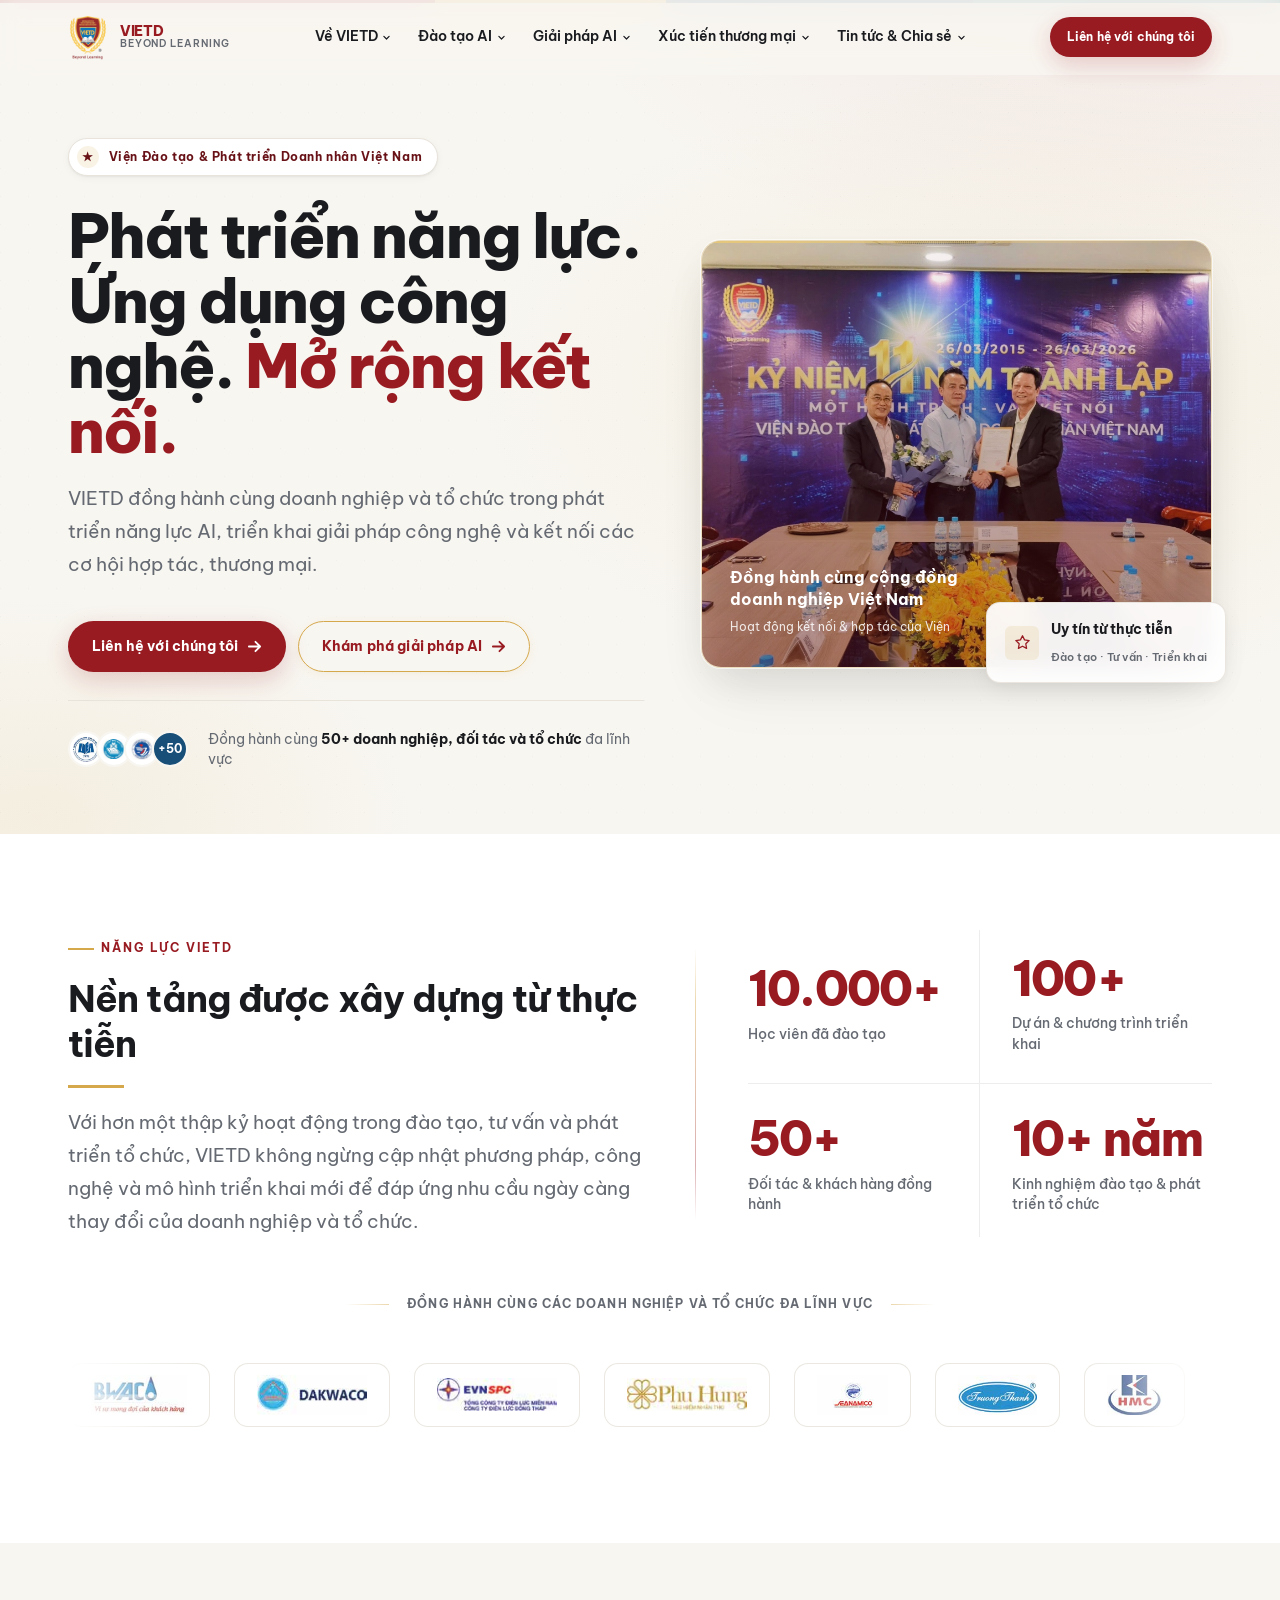
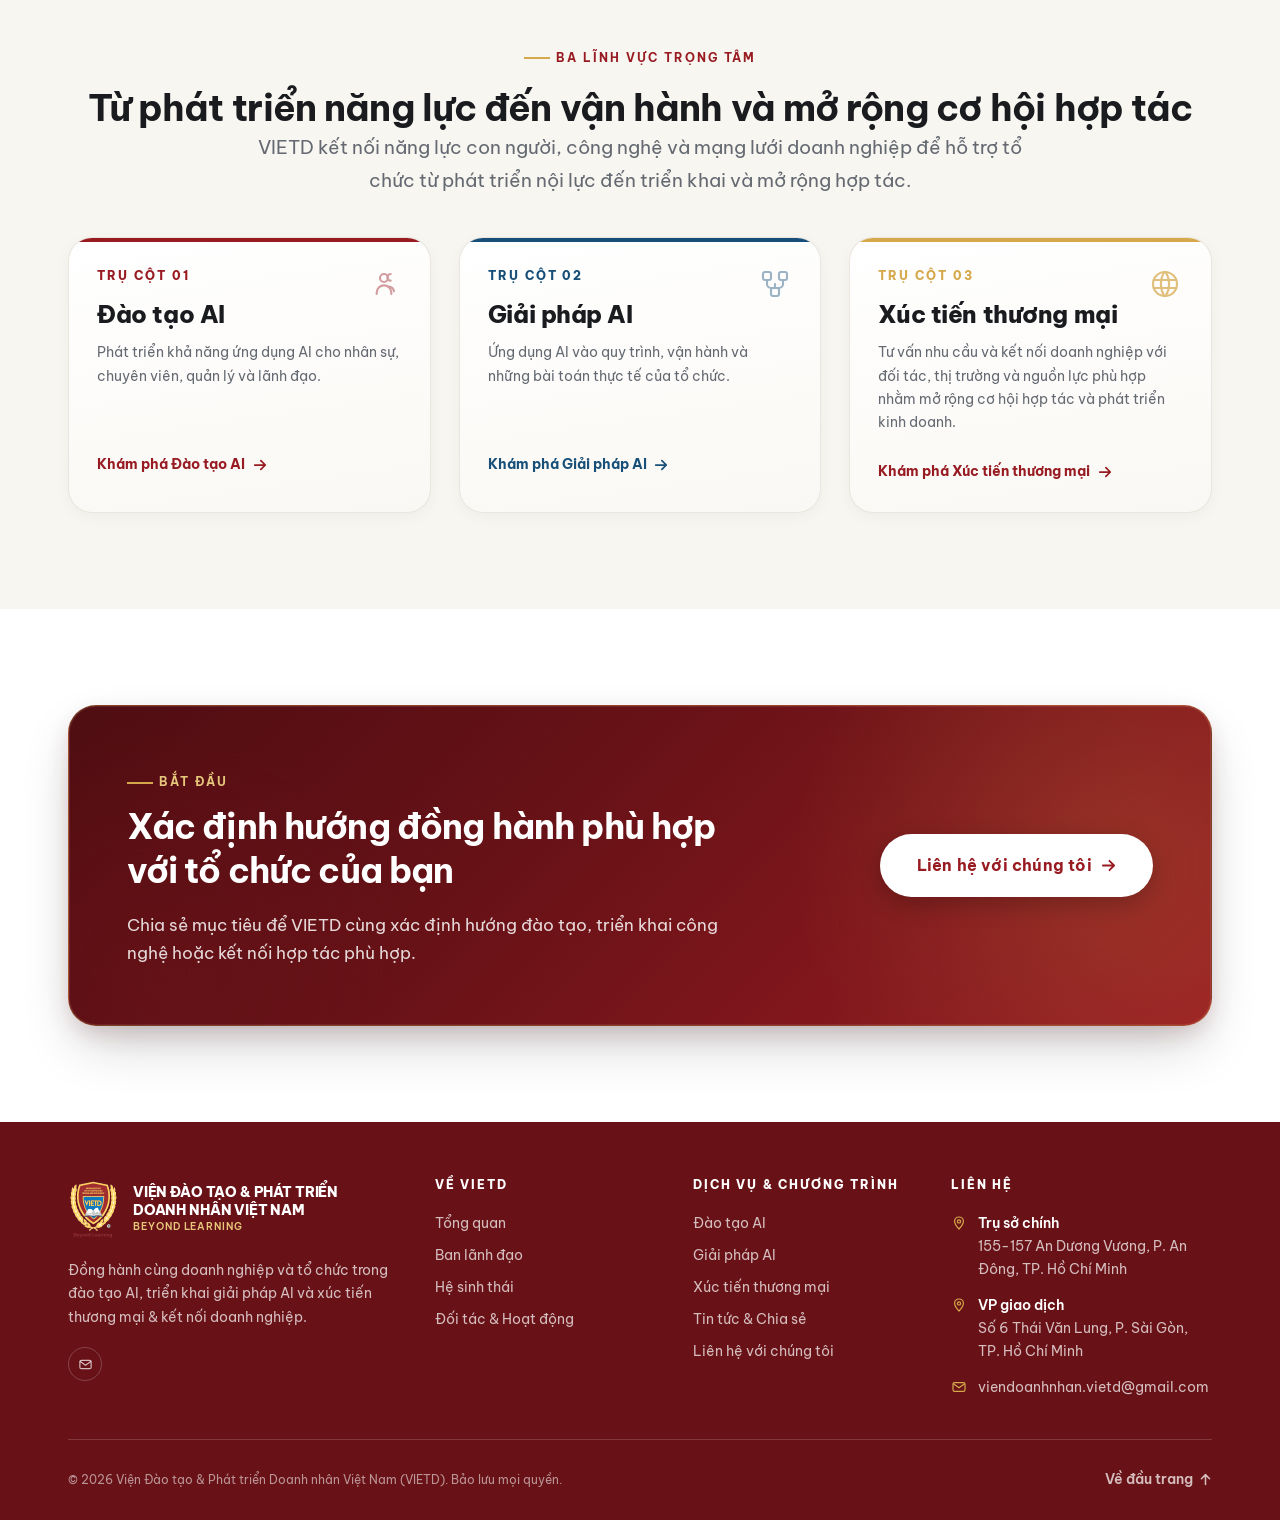
==== index.html @ a6b715d8 "chore: replace homepage hero and ecosystem section images" ====
<!DOCTYPE html>
<html lang="vi">
<head>
<meta charset="UTF-8">
<meta name="viewport" content="width=device-width, initial-scale=1">
<title>VIETD — Viện Đào tạo &amp; Phát triển Doanh nhân Việt Nam | Đào tạo AI · Giải pháp AI · Xúc tiến thương mại</title>
<meta name="description" content="VIETD đồng hành cùng doanh nghiệp và tổ chức trong phát triển năng lực AI, triển khai giải pháp công nghệ và kết nối các cơ hội hợp tác, thương mại.">
<meta name="theme-color" content="#981B22">
<meta property="og:title" content="VIETD — Phát triển năng lực. Ứng dụng công nghệ. Mở rộng kết nối.">
<meta property="og:description" content="Đào tạo AI · Giải pháp AI · Xúc tiến thương mại &amp; Kết nối doanh nghiệp.">
<meta property="og:type" content="website">
<link rel="icon" href="assets/vietd-logo.png">
<link rel="preconnect" href="https://fonts.googleapis.com">
<link rel="preconnect" href="https://fonts.gstatic.com" crossorigin>
<link href="https://fonts.googleapis.com/css2?family=Be+Vietnam+Pro:ital,wght@0,400;0,500;0,600;0,700;0,800;1,400&display=swap" rel="stylesheet">
<script>document.documentElement.classList.add("js");</script>
<link rel="stylesheet" href="assets/styles.css">
</head>
<body id="top">

<!-- ============================ HEADER ============================ -->
<header class="site-header">
  <div class="wrap hdr-inner">
    <a class="hdr-brand" href="index.html" aria-label="VIETD — Trang chủ">
      <img src="assets/vietd-logo.png" alt="Logo VIETD">
      <span class="bt">
        <b>VIETD</b>
        <span>Beyond Learning</span>
      </span>
    </a>

    <nav class="nav" id="main-nav" aria-label="Điều hướng chính">
      <div class="nav-item">
        <a class="nav-link" href="ve-vietd.html" aria-haspopup="true">
          Về VIETD
          <svg class="cv" viewBox="0 0 12 12" fill="none" aria-hidden="true"><path d="M2.5 4.5L6 8l3.5-3.5" stroke="currentColor" stroke-width="1.6" stroke-linecap="round" stroke-linejoin="round"/></svg>
        </a>
        <div class="dropdown">
          <a href="ve-vietd.html">Tổng quan <small>Giới thiệu · Sứ mệnh · Tầm nhìn · Giá trị cốt lõi</small></a>
          <a href="ve-vietd.html#lanh-dao">Ban lãnh đạo &amp; Chuyên gia</a>
          <a href="ve-vietd.html#he-sinh-thai">Hệ sinh thái &amp; Pháp lý <small>Hệ sinh thái · Pháp lý · Chứng nhận</small></a>
          <a href="ve-vietd.html#doi-tac">Đối tác &amp; Hoạt động <small>Khách hàng · Đối tác · Hình ảnh</small></a>
        </div>
      </div>

      <div class="nav-item">
        <a class="nav-link" href="dao-tao-ai.html" aria-haspopup="true">
          Đào tạo AI
          <svg class="cv" viewBox="0 0 12 12" fill="none" aria-hidden="true"><path d="M2.5 4.5L6 8l3.5-3.5" stroke="currentColor" stroke-width="1.6" stroke-linecap="round" stroke-linejoin="round"/></svg>
        </a>
        <div class="dropdown">
          <a href="dao-tao-ai.html#everyone">AI for Everyone</a>
          <a href="dao-tao-ai.html#professionals">AI for Professionals</a>
          <a href="dao-tao-ai.html#leaders">AI for Leaders</a>
        </div>
      </div>

      <div class="nav-item">
        <a class="nav-link" href="giai-phap-ai.html" aria-haspopup="true">
          Giải pháp AI
          <svg class="cv" viewBox="0 0 12 12" fill="none" aria-hidden="true"><path d="M2.5 4.5L6 8l3.5-3.5" stroke="currentColor" stroke-width="1.6" stroke-linecap="round" stroke-linejoin="round"/></svg>
        </a>
        <div class="dropdown">
          <a href="giai-phap-ai.html#sales-marketing">Sales &amp; Marketing</a>
          <a href="giai-phap-ai.html#people-learning">People &amp; Learning</a>
          <a href="giai-phap-ai.html#operations">Operations</a>
          <a href="giai-phap-ai.html#customer-experience">Customer Experience</a>
        </div>
      </div>

      <div class="nav-item">
        <a class="nav-link" href="xuc-tien-thuong-mai.html" aria-haspopup="true">
          Xúc tiến thương mại
          <svg class="cv" viewBox="0 0 12 12" fill="none" aria-hidden="true"><path d="M2.5 4.5L6 8l3.5-3.5" stroke="currentColor" stroke-width="1.6" stroke-linecap="round" stroke-linejoin="round"/></svg>
        </a>
        <div class="dropdown">
          <a href="xuc-tien-thuong-mai.html#nhom-dich-vu">Lĩnh vực xúc tiến <small>Đối tác · Đầu tư &amp; Nguồn lực · Thị trường</small></a>
          <a href="xuc-tien-thuong-mai.html#quy-trinh">Quy trình kết nối <small>Khảo sát · Xác định · Trao đổi · Theo dõi</small></a>
        </div>
      </div>

      <div class="nav-item">
        <a class="nav-link" href="tin-tuc.html" aria-haspopup="true">
          Tin tức &amp; Chia sẻ
          <svg class="cv" viewBox="0 0 12 12" fill="none" aria-hidden="true"><path d="M2.5 4.5L6 8l3.5-3.5" stroke="currentColor" stroke-width="1.6" stroke-linecap="round" stroke-linejoin="round"/></svg>
        </a>
        <div class="dropdown">
          <a href="tin-tuc.html#tin-vietd">Tin tức VIETD</a>
          <a href="tin-tuc.html#kien-thuc">Kiến thức &amp; Góc nhìn AI</a>
        </div>
      </div>

      <button class="btn btn-primary nav-cta" data-consult type="button">Liên hệ với chúng tôi</button>
    </nav>

    <div class="hdr-actions">
      <button class="btn btn-primary btn-sm" data-consult type="button">Liên hệ với chúng tôi</button>
      <button class="nav-toggle" aria-label="Mở menu" aria-expanded="false" aria-controls="main-nav">
        <span></span>
      </button>
    </div>
  </div>
</header>

<main>

<!-- ============================ 01. HERO ============================ -->
<section class="hero">
  <div class="wrap hero-grid">
    <div>
      <span class="hero-badge rv"><i>★</i> Viện Đào tạo &amp; Phát triển Doanh nhân Việt Nam</span>
      <h1 class="display rv rv-d1">Phát triển năng lực. Ứng dụng công nghệ. <em>Mở rộng kết nối.</em></h1>
      <p class="lead rv rv-d2">
        VIETD đồng hành cùng doanh nghiệp và tổ chức trong phát triển năng lực AI,
        triển khai giải pháp công nghệ và kết nối các cơ hội hợp tác, thương mại.
      </p>
      <div class="btn-row rv rv-d3">
        <button class="btn btn-primary" data-consult type="button">
          Liên hệ với chúng tôi
          <svg class="arw" width="15" height="15" viewBox="0 0 16 16" fill="none" aria-hidden="true"><path d="M2 8h12M9 3l5 5-5 5" stroke="currentColor" stroke-width="1.9" stroke-linecap="round" stroke-linejoin="round"/></svg>
        </button>
        <a class="btn btn-gold hero-solution-cta" href="giai-phap-ai.html">
          Khám phá giải pháp AI
          <svg class="arw" width="15" height="15" viewBox="0 0 16 16" fill="none" aria-hidden="true"><path d="M2 8h12M9 3l5 5-5 5" stroke="currentColor" stroke-width="1.9" stroke-linecap="round" stroke-linejoin="round"/></svg>
        </a>
      </div>
      <div class="hero-trust-bar rv rv-d4">
        <div class="trust-avatars">
          <img src="assets/img_85.jpg" alt="Đối tác UEH" class="trust-avatar trust-logo" width="36" height="36">
          <img src="assets/img_81.jpg" alt="Đối tác Đại học Thái Nguyên" class="trust-avatar trust-logo" width="36" height="36">
          <img src="assets/img_80.jpg" alt="Đối tác Đại học Vinh" class="trust-avatar trust-logo" width="36" height="36">
          <div class="trust-avatar trust-avatar-badge">+50</div>
        </div>
        <div class="trust-text">
          Đồng hành cùng <strong>50+ doanh nghiệp, đối tác và tổ chức</strong> đa lĩnh vực
        </div>
      </div>
    </div>

    <div class="hero-visual rv rv-d2">
      <div class="hero-frame">
        <img src="assets/hero-home.jpg" alt="Đội ngũ lãnh đạo và doanh nhân trong hoạt động kết nối của VIETD" loading="eager">
        <div class="hero-frame-cap">
          <strong>Đồng hành cùng cộng đồng doanh nghiệp Việt Nam</strong>
          <span>Hoạt động kết nối &amp; hợp tác của Viện</span>
        </div>
      </div>
      <div class="hero-float hero-float--br">
        <span class="ic">
          <svg width="17" height="17" viewBox="0 0 20 20" fill="none" aria-hidden="true"><path d="M10 2l2.4 4.9 5.4.8-3.9 3.8.9 5.4-4.8-2.5-4.8 2.5.9-5.4L2.2 7.7l5.4-.8L10 2z" stroke="#981B22" stroke-width="1.5" stroke-linejoin="round"/></svg>
        </span>
        <span>
          <strong style="display:block;font-size:.9rem;color:var(--charcoal)">Uy tín từ thực tiễn</strong>
          <span class="l">Đào tạo · Tư vấn · Triển khai</span>
        </span>
      </div>
    </div>
  </div>
</section>

<!-- ============================ 02. NĂNG LỰC VIETD ============================ -->
<section class="section section--white">
  <div class="wrap">
    <div class="split split-wide exec-proof">
      <div class="rv exec-proof-text">
        <span class="eyebrow">Năng lực VIETD</span>
        <h2 class="h2">Nền tảng được xây dựng từ thực tiễn</h2>
        <hr class="rule">
        <p class="lead">
          Với hơn một thập kỷ hoạt động trong đào tạo, tư vấn và phát triển tổ chức,
          VIETD không ngừng cập nhật phương pháp, công nghệ và mô hình triển khai mới
          để đáp ứng nhu cầu ngày càng thay đổi của doanh nghiệp và tổ chức.
        </p>
      </div>
      <div class="rv rv-d1 exec-proof-stats">
        <div class="stat-band">
          <div class="stat" tabindex="0" role="button" aria-pressed="false">
            <span class="n" data-count="10.000+">10.000+</span>
            <span class="l">Học viên đã đào tạo</span>
          </div>
          <div class="stat" tabindex="0" role="button" aria-pressed="false">
            <span class="n" data-count="100+">100+</span>
            <span class="l">Dự án &amp; chương trình triển khai</span>
          </div>
          <div class="stat" tabindex="0" role="button" aria-pressed="false">
            <span class="n" data-count="50+">50+</span>
            <span class="l">Đối tác &amp; khách hàng đồng hành</span>
          </div>
          <div class="stat" tabindex="0" role="button" aria-pressed="false">
            <span class="n" data-count="10+ năm">10+ năm</span>
            <span class="l">Kinh nghiệm đào tạo &amp; phát triển tổ chức</span>
          </div>
        </div>
      </div>
    </div>

    <div class="mt-6 rv">
      <p class="center small muted mb-4 marquee-heading"><span>Đồng hành cùng các doanh nghiệp và tổ chức đa lĩnh vực</span></p>
      <div class="marquee-wrapper">
        <div class="marquee-track">
          <div class="marquee-group">
            <div class="logo-item"><img src="assets/img_69.jpg" alt="Đối tác VIETD" loading="lazy"></div>
            <div class="logo-item"><img src="assets/img_70.jpg" alt="Đối tác VIETD" loading="lazy"></div>
            <div class="logo-item"><img src="assets/img_71.jpg" alt="Đối tác VIETD" loading="lazy"></div>
            <div class="logo-item"><img src="assets/img_72.jpg" alt="Đối tác VIETD" loading="lazy"></div>
            <div class="logo-item"><img src="assets/img_73.jpg" alt="Đối tác VIETD" loading="lazy"></div>
            <div class="logo-item"><img src="assets/img_74.jpg" alt="Đối tác VIETD" loading="lazy"></div>
            <div class="logo-item"><img src="assets/img_75.jpg" alt="Đối tác VIETD" loading="lazy"></div>
            <div class="logo-item"><img src="assets/img_76.jpg" alt="Đối tác VIETD" loading="lazy"></div>
            <div class="logo-item"><img src="assets/img_77.jpg" alt="Đối tác VIETD" loading="lazy"></div>
            <div class="logo-item"><img src="assets/img_78.jpg" alt="Đối tác VIETD" loading="lazy"></div>
            <div class="logo-item"><img src="assets/img_79.jpg" alt="Đối tác VIETD" loading="lazy"></div>
            <div class="logo-item"><img src="assets/img_80.jpg" alt="Đối tác VIETD" loading="lazy"></div>
            <div class="logo-item"><img src="assets/img_81.jpg" alt="Đối tác VIETD" loading="lazy"></div>
            <div class="logo-item"><img src="assets/img_82.jpg" alt="Đối tác VIETD" loading="lazy"></div>
            <div class="logo-item"><img src="assets/img_83.jpg" alt="Đối tác VIETD" loading="lazy"></div>
            <div class="logo-item"><img src="assets/img_84.jpg" alt="Đối tác VIETD" loading="lazy"></div>
            <div class="logo-item"><img src="assets/img_85.jpg" alt="Đối tác VIETD" loading="lazy"></div>
            <div class="logo-item"><img src="assets/img_86.jpg" alt="Đối tác VIETD" loading="lazy"></div>
            <div class="logo-item"><img src="assets/img_87.jpg" alt="Đối tác VIETD" loading="lazy"></div>
            <div class="logo-item"><img src="assets/img_88.jpg" alt="Đối tác VIETD" loading="lazy"></div>
          </div>
          <div class="marquee-group" aria-hidden="true">
            <div class="logo-item"><img src="assets/img_69.jpg" alt="" loading="lazy"></div>
            <div class="logo-item"><img src="assets/img_70.jpg" alt="" loading="lazy"></div>
            <div class="logo-item"><img src="assets/img_71.jpg" alt="" loading="lazy"></div>
            <div class="logo-item"><img src="assets/img_72.jpg" alt="" loading="lazy"></div>
            <div class="logo-item"><img src="assets/img_73.jpg" alt="" loading="lazy"></div>
            <div class="logo-item"><img src="assets/img_74.jpg" alt="" loading="lazy"></div>
            <div class="logo-item"><img src="assets/img_75.jpg" alt="" loading="lazy"></div>
            <div class="logo-item"><img src="assets/img_76.jpg" alt="" loading="lazy"></div>
            <div class="logo-item"><img src="assets/img_77.jpg" alt="" loading="lazy"></div>
            <div class="logo-item"><img src="assets/img_78.jpg" alt="" loading="lazy"></div>
            <div class="logo-item"><img src="assets/img_79.jpg" alt="" loading="lazy"></div>
            <div class="logo-item"><img src="assets/img_80.jpg" alt="" loading="lazy"></div>
            <div class="logo-item"><img src="assets/img_81.jpg" alt="" loading="lazy"></div>
            <div class="logo-item"><img src="assets/img_82.jpg" alt="" loading="lazy"></div>
            <div class="logo-item"><img src="assets/img_83.jpg" alt="" loading="lazy"></div>
            <div class="logo-item"><img src="assets/img_84.jpg" alt="" loading="lazy"></div>
            <div class="logo-item"><img src="assets/img_85.jpg" alt="" loading="lazy"></div>
            <div class="logo-item"><img src="assets/img_86.jpg" alt="" loading="lazy"></div>
            <div class="logo-item"><img src="assets/img_87.jpg" alt="" loading="lazy"></div>
            <div class="logo-item"><img src="assets/img_88.jpg" alt="" loading="lazy"></div>
          </div>
        </div>
      </div>
    </div>
  </div>
</section>

<!-- ============================ 03. BA LĨNH VỰC TRỌNG TÂM ============================ -->
<section class="section section--ivory">
  <div class="wrap">
    <div class="center mb-4" style="margin-bottom:var(--sp-5)">
      <span class="eyebrow eyebrow--center">BA LĨNH VỰC TRỌNG TÂM</span>
      <h2 class="h2">Từ phát triển năng lực đến vận hành và mở rộng cơ hội hợp tác</h2>
      <p class="lead center" style="margin-inline:auto">
        VIETD kết nối năng lực con người, công nghệ và mạng lưới doanh nghiệp để hỗ trợ tổ chức từ phát triển nội lực đến triển khai và mở rộng hợp tác.
      </p>
    </div>

    <div class="grid g-3">
      <article class="pillar rv">
        <span class="pillar-ic" aria-hidden="true">
          <svg width="32" height="32" viewBox="0 0 24 24" fill="none" stroke="currentColor" stroke-width="1.6" stroke-linecap="round" stroke-linejoin="round">
            <path d="M12 4.5a3 3 0 1 0 0 6 3 3 0 0 0 0-6z"/>
            <path d="M6.5 19.5v-1a5.5 5.5 0 0 1 11 0v1"/>
            <path d="M17 9.5a2.5 2.5 0 1 1 0-5"/>
            <path d="M19.5 17.5a4.5 4.5 0 0 0-4-3.5"/>
          </svg>
        </span>
        <span class="pt">Trụ cột 01</span>
        <h3>Đào tạo AI</h3>
        <p class="muted" style="font-size:var(--fs-sm)">
          Phát triển khả năng ứng dụng AI cho nhân sự, chuyên viên, quản lý và lãnh đạo.
        </p>
        <a class="tlink" href="dao-tao-ai.html">
          Khám phá Đào tạo AI
          <svg class="arw" width="14" height="14" viewBox="0 0 16 16" fill="none" aria-hidden="true"><path d="M2 8h12M9 3l5 5-5 5" stroke="currentColor" stroke-width="2" stroke-linecap="round" stroke-linejoin="round"/></svg>
        </a>
      </article>

      <article class="pillar pillar--blue rv rv-d1">
        <span class="pillar-ic" aria-hidden="true">
          <svg width="32" height="32" viewBox="0 0 24 24" fill="none" stroke="currentColor" stroke-width="1.6" stroke-linecap="round" stroke-linejoin="round">
            <rect x="3" y="3" width="6" height="6" rx="1.5"/>
            <rect x="15" y="3" width="6" height="6" rx="1.5"/>
            <rect x="9" y="15" width="6" height="6" rx="1.5"/>
            <path d="M6 9v3a3 3 0 0 0 3 3h3"/>
            <path d="M18 9v3a3 3 0 0 1-3 3h-3"/>
            <path d="M12 15v-3"/>
          </svg>
        </span>
        <span class="pt">Trụ cột 02</span>
        <h3>Giải pháp AI</h3>
        <p class="muted" style="font-size:var(--fs-sm)">
          Ứng dụng AI vào quy trình, vận hành và những bài toán thực tế của tổ chức.
        </p>
        <a class="tlink" href="giai-phap-ai.html">
          Khám phá Giải pháp AI
          <svg class="arw" width="14" height="14" viewBox="0 0 16 16" fill="none" aria-hidden="true"><path d="M2 8h12M9 3l5 5-5 5" stroke="currentColor" stroke-width="2" stroke-linecap="round" stroke-linejoin="round"/></svg>
        </a>
      </article>

      <article class="pillar pillar--gold rv rv-d2">
        <span class="pillar-ic" aria-hidden="true">
          <svg width="32" height="32" viewBox="0 0 24 24" fill="none" stroke="currentColor" stroke-width="1.6" stroke-linecap="round" stroke-linejoin="round">
            <circle cx="12" cy="12" r="9"/>
            <path d="M3.6 9h16.8"/>
            <path d="M3.6 15h16.8"/>
            <path d="M11.5 3a17 17 0 0 0 0 18"/>
            <path d="M12.5 3a17 17 0 0 1 0 18"/>
          </svg>
        </span>
        <span class="pt">Trụ cột 03</span>
        <h3>Xúc tiến thương mại</h3>
        <p class="muted" style="font-size:var(--fs-sm)">
          Tư vấn nhu cầu và kết nối doanh nghiệp với đối tác, thị trường và nguồn lực phù hợp nhằm mở rộng cơ hội hợp tác và phát triển kinh doanh.
        </p>
        <a class="tlink" href="xuc-tien-thuong-mai.html">
          Khám phá Xúc tiến thương mại
          <svg class="arw" width="14" height="14" viewBox="0 0 16 16" fill="none" aria-hidden="true"><path d="M2 8h12M9 3l5 5-5 5" stroke="currentColor" stroke-width="2" stroke-linecap="round" stroke-linejoin="round"/></svg>
        </a>
      </article>
    </div>
  </div>
</section>

<!-- ============================ 04. CTA CUỐI TRANG ============================ -->
<section class="section section--white">
  <div class="wrap">
    <div class="cta-band cta-band--home rv">
      <div class="cta-inner">
        <div class="cta-content">
          <span class="eyebrow" style="color:var(--gold-light)">Bắt đầu</span>
          <h2 class="h2">Xác định hướng đồng hành phù hợp với tổ chức của bạn</h2>
          <p>
            Chia sẻ mục tiêu để VIETD cùng xác định hướng đào tạo, triển khai công nghệ hoặc kết nối hợp tác phù hợp.
          </p>
        </div>
        <div class="btn-row cta-actions">
          <button class="btn btn-primary" data-consult type="button" style="background:#fff;color:var(--burgundy);box-shadow:0 8px 24px rgba(0,0,0,.22)">
            Liên hệ với chúng tôi
            <svg class="arw" width="15" height="15" viewBox="0 0 16 16" fill="none" aria-hidden="true"><path d="M2 8h12M9 3l5 5-5 5" stroke="currentColor" stroke-width="1.9" stroke-linecap="round" stroke-linejoin="round"/></svg>
          </button>
        </div>
      </div>
    </div>
  </div>
</section>

</main>

<!-- ============================ FOOTER ============================ -->
<footer class="site-footer">
  <div class="wrap">
    <div class="ft-grid">
      <div>
        <div class="ft-brand">
          <img src="assets/vietd-logo.png" alt="Logo VIETD">
          <span>
            <b>VIỆN ĐÀO TẠO &amp; PHÁT TRIỂN<br>DOANH NHÂN VIỆT NAM</b>
            <span>Beyond Learning</span>
          </span>
        </div>
        <p class="ft-tag">
          Đồng hành cùng doanh nghiệp và tổ chức trong đào tạo AI, triển khai giải pháp AI và xúc tiến thương mại &amp; kết nối doanh nghiệp.
        </p>
        <div class="ft-social mt-3">
          <a href="mailto:viendoanhnhan.vietd@gmail.com" aria-label="Email VIETD">
            <svg viewBox="0 0 20 20" fill="none" aria-hidden="true"><rect x="2.5" y="4.5" width="15" height="11" rx="2" stroke="currentColor" stroke-width="1.6"/><path d="M3 6l7 5 7-5" stroke="currentColor" stroke-width="1.6" stroke-linecap="round" stroke-linejoin="round"/></svg>
          </a>
        </div>
      </div>

      <div>
        <h4>Về VIETD</h4>
        <div class="ft-links">
          <a href="ve-vietd.html">Tổng quan</a>
          <a href="ve-vietd.html#lanh-dao">Ban lãnh đạo</a>
          <a href="ve-vietd.html#he-sinh-thai">Hệ sinh thái</a>
          <a href="ve-vietd.html#doi-tac">Đối tác &amp; Hoạt động</a>
        </div>
      </div>

      <div>
        <h4>Dịch vụ &amp; Chương trình</h4>
        <div class="ft-links">
          <a href="dao-tao-ai.html">Đào tạo AI</a>
          <a href="giai-phap-ai.html">Giải pháp AI</a>
          <a href="xuc-tien-thuong-mai.html">Xúc tiến thương mại</a>
          <a href="tin-tuc.html">Tin tức &amp; Chia sẻ</a>
          <a href="#" data-consult>Liên hệ với chúng tôi</a>
        </div>
      </div>

      <div>
        <h4>Liên hệ</h4>
        <ul class="ft-contact">
          <li>
            <svg viewBox="0 0 20 20" fill="none" aria-hidden="true"><path d="M10 2.5c-3 0-5.5 2.4-5.5 5.4 0 4 5.5 9.6 5.5 9.6s5.5-5.6 5.5-9.6c0-3-2.5-5.4-5.5-5.4z" stroke="currentColor" stroke-width="1.5"/><circle cx="10" cy="8" r="2" stroke="currentColor" stroke-width="1.5"/></svg>
            <span><strong style="color:#fff;font-weight:600">Trụ sở chính</strong><br>155-157 An Dương Vương, P. An Đông, TP. Hồ Chí Minh</span>
          </li>
          <li>
            <svg viewBox="0 0 20 20" fill="none" aria-hidden="true"><path d="M10 2.5c-3 0-5.5 2.4-5.5 5.4 0 4 5.5 9.6 5.5 9.6s5.5-5.6 5.5-9.6c0-3-2.5-5.4-5.5-5.4z" stroke="currentColor" stroke-width="1.5"/><circle cx="10" cy="8" r="2" stroke="currentColor" stroke-width="1.5"/></svg>
            <span><strong style="color:#fff;font-weight:600">VP giao dịch</strong><br>Số 6 Thái Văn Lung, P. Sài Gòn, TP. Hồ Chí Minh</span>
          </li>
          <li>
            <svg viewBox="0 0 20 20" fill="none" aria-hidden="true"><rect x="2.5" y="4.5" width="15" height="11" rx="2" stroke="currentColor" stroke-width="1.5"/><path d="M3 6l7 5 7-5" stroke="currentColor" stroke-width="1.5" stroke-linecap="round" stroke-linejoin="round"/></svg>
            <a href="mailto:viendoanhnhan.vietd@gmail.com">viendoanhnhan.vietd@gmail.com</a>
          </li>
        </ul>
      </div>
    </div>

    <div class="ft-bottom">
      <span>© <span data-year>2026</span> Viện Đào tạo &amp; Phát triển Doanh nhân Việt Nam (VIETD). Bảo lưu mọi quyền.</span>
      <a class="ft-totop" href="#top">
        Về đầu trang
        <svg width="13" height="13" viewBox="0 0 16 16" fill="none" aria-hidden="true"><path d="M8 14V2M3 7l5-5 5 5" stroke="currentColor" stroke-width="1.9" stroke-linecap="round" stroke-linejoin="round"/></svg>
      </a>
    </div>
  </div>
</footer>

<!-- ============================ CONSULT MODAL ============================ -->
<div class="modal" id="consult-modal" role="dialog" aria-modal="true" aria-labelledby="cm-title" aria-hidden="true">
  <div class="modal-panel">
    <div class="modal-head">
      <button class="modal-close" data-close type="button" aria-label="Đóng">✕</button>
      <h2 id="cm-title">Liên hệ với chúng tôi</h2>
      <p>Vui lòng để lại thông tin để VIETD hiểu nhu cầu và chuẩn bị nội dung trao đổi phù hợp.</p>
    </div>
    <div class="modal-body">
      <form data-consult-form novalidate>
        <div class="field">
          <label for="f-name">Họ và tên <span class="req">*</span></label>
          <input id="f-name" name="name" type="text" required placeholder="Nguyễn Văn A" autocomplete="name">
          <span class="field-err">Vui lòng nhập họ và tên.</span>
        </div>
        <div class="field">
          <label for="f-org">Doanh nghiệp / Tổ chức <span class="req">*</span></label>
          <input id="f-org" name="org" type="text" required placeholder="Tên đơn vị" autocomplete="organization">
          <span class="field-err">Vui lòng nhập tên doanh nghiệp hoặc tổ chức.</span>
        </div>
        <div class="field-row">
          <div class="field">
            <label for="f-tel">Số điện thoại <span class="req">*</span></label>
            <input id="f-tel" name="tel" type="tel" required placeholder="09xx xxx xxx" autocomplete="tel">
            <span class="field-err">Vui lòng nhập số điện thoại hợp lệ.</span>
          </div>
          <div class="field">
            <label for="f-email">Email</label>
            <input id="f-email" name="email" type="email" placeholder="email@donvi.vn" autocomplete="email">
            <span class="field-err">Email chưa đúng định dạng.</span>
          </div>
        </div>
        <div class="field">
          <label>Nhu cầu tư vấn <span class="req">*</span></label>
          <div class="radio-row">
            <label class="radio">
              <input type="radio" name="need" value="training" required>
              <span class="rd"></span> Đào tạo AI
            </label>
            <label class="radio">
              <input type="radio" name="need" value="solution">
              <span class="rd"></span> Giải pháp AI
            </label>
            <label class="radio">
              <input type="radio" name="need" value="trade-promotion">
              <span class="rd"></span> Xúc tiến thương mại
            </label>
            <label class="radio">
              <input type="radio" name="need" value="other">
              <span class="rd"></span> Hợp tác khác
            </label>
          </div>
          <span class="field-err">Vui lòng chọn nhu cầu tư vấn.</span>
        </div>
        <div class="field">
          <label for="f-msg">Nội dung cần trao đổi</label>
          <textarea id="f-msg" name="message" placeholder="Chia sẻ ngắn về nhu cầu, quy mô đội ngũ hoặc bài toán đang quan tâm…"></textarea>
        </div>

        <button class="btn btn-primary btn-block" type="submit">Gửi yêu cầu tư vấn</button>
        <p class="form-note">
          Thông tin của Quý vị được VIETD tiếp nhận và sử dụng cho mục đích tư vấn.
        </p>
      </form>

      <div class="form-ok">
        <span class="ic">
          <svg width="24" height="24" viewBox="0 0 24 24" fill="none" aria-hidden="true"><path d="M20 6.5L9.5 17 4 11.5" stroke="currentColor" stroke-width="2.4" stroke-linecap="round" stroke-linejoin="round"/></svg>
        </span>
        <h3>Đã ghi nhận yêu cầu</h3>
        <p>
          Cảm ơn Quý vị đã liên hệ VIETD. Đội ngũ VIETD sẽ xem xét nhu cầu
          và phản hồi trong thời gian sớm nhất.
        </p>
      </div>
    </div>
  </div>
</div>

<script src="assets/main.js"></script>
</body>
</html>
---- assets/styles.css ----
/* ==========================================================================
   VIETD — Design System
   Palette per official brand spec sheet (see SOURCE-AUDIT.md §1)
   Ratio enforced: Ivory 65% · Charcoal 15% · Burgundy 10% · Blue 7% · Gold 3%
   ========================================================================== */

:root{
  /* --- Brand core --- */
  --burgundy:      #981B22;   /* Primary */
  --burgundy-deep: #681217;   /* Deep — footer, section titles */
  --gold:          #D5A84B;   /* Heritage Gold — accents */
  --gold-light:    #E6C77B;   /* Champagne Gold */
  --ivory:         #F8F6F1;   /* Warm Ivory — main bg */

  /* --- Neutrals & tech --- */
  --charcoal:      #191B1F;   /* body text, headings */
  --slate:         #656A72;   /* secondary text, metadata */
  --border:        #E8E4DC;   /* dividers, cards */
  --blue-corp:     #174F78;   /* AI / technology / digital */
  --blue-vietd:    #1C7389;   /* links, infographics */

  /* --- Derived --- */
  --white:         #FFFFFF;
  --ivory-2:       #F2EFE8;
  --burgundy-soft: #B32A32;
  --gold-soft:     rgba(213,168,75,.14);
  --burgundy-tint: rgba(152,27,34,.055);
  --blue-tint:     rgba(23,79,120,.06);

  /* --- Type --- */
  --font: 'Be Vietnam Pro', -apple-system, BlinkMacSystemFont, 'Segoe UI', Roboto, 'Helvetica Neue', Arial, sans-serif;

  --fs-display: clamp(2.15rem, 1.35rem + 3.1vw, 4.15rem);
  --fs-h1:      clamp(1.85rem, 1.3rem + 2.2vw, 3.15rem);
  --fs-h2:      clamp(1.5rem, 1.12rem + 1.5vw, 2.4rem);
  --fs-h3:      clamp(1.15rem, 1.02rem + .55vw, 1.5rem);
  --fs-h4:      clamp(1.02rem, .96rem + .3vw, 1.19rem);
  --fs-body:    clamp(.945rem, .91rem + .18vw, 1.045rem);
  --fs-sm:      .87rem;
  --fs-xs:      .765rem;

  /* --- Space --- */
  --sp-1:.4rem; --sp-2:.75rem; --sp-3:1.15rem; --sp-4:1.75rem;
  --sp-5:2.5rem; --sp-6:3.5rem; --sp-7:5rem; --sp-8:7rem;
  --gutter: clamp(1.15rem, 4vw, 3rem);
  --maxw: 1240px;
  --maxw-narrow: 880px;

  /* --- Form --- */
  --r-sm:6px; --r-md:12px; --r-lg:20px; --r-pill:999px;

  --shadow-sm: 0 1px 2px rgba(25,27,31,.05), 0 2px 8px rgba(25,27,31,.04);
  --shadow-md: 0 4px 12px rgba(25,27,31,.06), 0 12px 32px rgba(25,27,31,.07);
  --shadow-lg: 0 12px 28px rgba(25,27,31,.09), 0 32px 64px rgba(25,27,31,.10);
  --shadow-burg: 0 8px 24px rgba(152,27,34,.20);

  --ease: cubic-bezier(.22,.61,.36,1);
  --ease-out: cubic-bezier(.16,1,.3,1);
}

/* ==========================  RESET  ========================== */
*,*::before,*::after{box-sizing:border-box}
html{-webkit-text-size-adjust:100%; scroll-behavior:smooth; scroll-padding-top:84px}
body{
  margin:0; font-family:var(--font); font-size:var(--fs-body);
  line-height:1.68; color:var(--charcoal); background:var(--ivory);
  -webkit-font-smoothing:antialiased; -moz-osx-font-smoothing:grayscale;
  overflow-x:hidden;
}
img,svg,video{max-width:100%; display:block; height:auto}
a{color:var(--blue-vietd); text-decoration:none; transition:color .2s var(--ease)}
a:hover{color:var(--burgundy)}
button,input,select,textarea{font:inherit; color:inherit}
h1,h2,h3,h4,h5{margin:0; line-height:1.2; font-weight:700; letter-spacing:-.018em; color:var(--charcoal)}
p{margin:0 0 1em}
p:last-child{margin-bottom:0}
ul,ol{margin:0; padding:0; list-style:none}
:focus-visible{outline:3px solid var(--gold); outline-offset:3px; border-radius:3px}

/* ==========================  LAYOUT  ========================== */
.wrap{width:100%; max-width:var(--maxw); margin-inline:auto; padding-inline:var(--gutter)}
.wrap-narrow{max-width:var(--maxw-narrow)}
.section{padding-block:clamp(3.25rem, 2rem + 5vw, 6.5rem)}
.section-tight{padding-block:clamp(2.5rem, 1.6rem + 3.4vw, 4.25rem)}
.section--ivory{background:var(--ivory)}
.section--white{background:var(--white)}
.section--ivory2{background:var(--ivory-2)}
.section--dark{background:var(--burgundy-deep); color:var(--ivory)}
.section--dark h1,.section--dark h2,.section--dark h3,.section--dark h4{color:var(--white)}
.section--charcoal{background:var(--charcoal); color:#E9E7E2}
.section--charcoal h1,.section--charcoal h2,.section--charcoal h3,.section--charcoal h4{color:var(--white)}
.section--blue{background:var(--blue-corp); color:#DCE7F0}
.section--blue h1,.section--blue h2,.section--blue h3,.section--blue h4{color:var(--white)}

.grid{display:grid; gap:var(--sp-4)}
.g-2{grid-template-columns:repeat(2,1fr)}
.g-3{grid-template-columns:repeat(3,1fr)}
.g-4{grid-template-columns:repeat(4,1fr)}
.split{display:grid; grid-template-columns:1fr 1fr; gap:clamp(1.75rem,4vw,4.25rem); align-items:center}
.split-wide{grid-template-columns:1.15fr .85fr}
.split-narrow{grid-template-columns:.8fr 1.2fr}
@media(max-width:900px){
  .g-3,.g-4{grid-template-columns:repeat(2,1fr)}
  .split,.split-wide,.split-narrow{grid-template-columns:1fr; gap:2rem}
}
@media(max-width:600px){
  .g-2,.g-3,.g-4{grid-template-columns:1fr}
}

/* ==========================  TYPE HELPERS  ========================== */
.eyebrow{
  display:inline-flex; align-items:center; gap:.55em;
  font-size:var(--fs-xs); font-weight:700; letter-spacing:.16em;
  text-transform:uppercase; color:var(--burgundy); margin-bottom:var(--sp-3);
}
.eyebrow::before{content:""; width:26px; height:2px; background:var(--gold); flex:none}
.section--dark .eyebrow,.section--charcoal .eyebrow,.section--blue .eyebrow{color:var(--gold-light)}
.eyebrow--center{justify-content:center}
.display{font-size:var(--fs-display); font-weight:800; letter-spacing:-.032em; line-height:1.06}
.h1{font-size:var(--fs-h1); font-weight:800; letter-spacing:-.028em}
.h2{font-size:var(--fs-h2); letter-spacing:-.024em}
.h3{font-size:var(--fs-h3)}
.h4{font-size:var(--fs-h4)}
.lead{font-size:clamp(1.02rem, .96rem + .35vw, 1.2rem); color:var(--slate); line-height:1.72; max-width:62ch}
.section--dark .lead,.section--charcoal .lead,.section--blue .lead{color:rgba(255,255,255,.76)}
.muted{color:var(--slate)}
.small{font-size:var(--fs-sm)}
.xs{font-size:var(--fs-xs)}
.center{text-align:center}
.center .lead{margin-inline:auto}
.rule{width:56px; height:3px; background:var(--gold); border:0; margin:var(--sp-3) 0}
.rule--center{margin-inline:auto}
.text-gold{color:var(--gold)}
.text-burg{color:var(--burgundy)}
.mt-0{margin-top:0} .mt-2{margin-top:var(--sp-2)} .mt-3{margin-top:var(--sp-3)}
.mt-4{margin-top:var(--sp-4)} .mt-5{margin-top:var(--sp-5)} .mt-6{margin-top:var(--sp-6)}
.mb-3{margin-bottom:var(--sp-3)} .mb-4{margin-bottom:var(--sp-4)}

/* ==========================  BUTTONS  ========================== */
.btn{
  display:inline-flex; align-items:center; justify-content:center; gap:.6em;
  padding:.92em 1.65em; border-radius:var(--r-pill);
  font-size:var(--fs-sm); font-weight:700; letter-spacing:.012em;
  border:1.5px solid transparent; cursor:pointer; white-space:nowrap;
  transition:transform .22s var(--ease-out), box-shadow .22s var(--ease), background .22s var(--ease), color .22s var(--ease), border-color .22s var(--ease);
}
.btn:hover{transform:translateY(-2px)}
.btn:active{transform:translateY(0)}
.btn-primary{background:var(--burgundy); color:#fff; box-shadow:var(--shadow-burg)}
.btn-primary:hover{background:var(--burgundy-deep); color:#fff; box-shadow:0 10px 30px rgba(152,27,34,.30)}
.btn-gold{
  background:transparent; color:var(--burgundy);
  border-color:var(--gold-light); border-width:1.5px;
}
.btn-gold:hover{background:var(--gold-soft); color:var(--burgundy-deep); border-color:var(--gold)}
/* Hero CTA: Khám phá giải pháp AI (scoped riêng, tham chiếu File B) */
.hero-solution-cta{
  border-color:var(--gold); color:var(--burgundy);
  box-shadow:0 2px 10px rgba(213,168,75,.1);
}
.hero-solution-cta:hover,
.hero-solution-cta:focus,
.hero-solution-cta:active{
  background:var(--gold); color:#fff; border-color:var(--gold);
  transform:translateY(-2px); box-shadow:0 6px 20px rgba(213,168,75,.35);
}
.hero-solution-cta:hover .arw,
.hero-solution-cta:focus .arw,
.hero-solution-cta:active .arw{
  stroke:#fff; transform:translateX(4px);
}
.btn-ghost-lt{background:transparent; color:#fff; border-color:rgba(255,255,255,.4)}
.btn-ghost-lt:hover{background:rgba(255,255,255,.1); color:#fff; border-color:rgba(255,255,255,.75)}
.btn-sm{padding:.7em 1.3em; font-size:var(--fs-xs)}
.btn-block{width:100%}
.btn .arw{transition:transform .25s var(--ease-out)}
.btn:hover .arw{transform:translateX(4px)}
.btn-row{display:flex; flex-wrap:wrap; gap:var(--sp-2); align-items:center}

/* Text link with arrow */
.tlink{
  display:inline-flex; align-items:center; gap:.45em;
  font-weight:700; font-size:var(--fs-sm); color:var(--burgundy);
}
.tlink .arw{transition:transform .25s var(--ease-out)}
.tlink:hover .arw{transform:translateX(4px)}
.section--dark .tlink,.section--charcoal .tlink,.section--blue .tlink{color:var(--gold-light)}

/* ==========================  HEADER  ========================== */
.site-header{
  position:fixed; inset:0 0 auto 0; z-index:90;
  background:rgba(248,246,241,.86);
  -webkit-backdrop-filter:saturate(180%) blur(14px);
  backdrop-filter:saturate(180%) blur(14px);
  border-bottom:1px solid transparent;
  transition:background .3s var(--ease), border-color .3s var(--ease), box-shadow .3s var(--ease);
}
.site-header.is-stuck{
  background:rgba(248,246,241,.965);
  border-bottom-color:var(--border);
  box-shadow:0 1px 18px rgba(25,27,31,.07);
}
.hdr-inner{
  display:flex; align-items:center; justify-content:space-between;
  gap:var(--sp-3); height:74px;
}
.hdr-brand{display:flex; align-items:center; gap:.75rem; flex:none; flex-shrink:0}
.hdr-brand img{height:48px; width:auto; max-width:none; object-fit:contain; flex-shrink:0; display:block}
.hdr-brand .bt{display:flex; flex-direction:column; line-height:1.12}
.hdr-brand .bt b{font-size:.845rem; font-weight:800; letter-spacing:-.01em; color:var(--burgundy)}
.hdr-brand .bt span{font-size:.6rem; font-weight:600; letter-spacing:.1em; text-transform:uppercase; color:var(--slate)}

.nav{display:flex; align-items:center; gap:.15rem}
.nav-item{position:relative}
.nav-link{
  display:flex; align-items:center; gap:.32em;
  padding:.6rem .78rem; border-radius:var(--r-sm);
  font-size:.885rem; font-weight:600; color:var(--charcoal);
  background:none; border:0; cursor:pointer; white-space:nowrap;
}
.nav-link:hover{color:var(--burgundy); background:var(--burgundy-tint)}
.nav-link[aria-current="page"]{color:var(--burgundy)}
.nav-link .cv{width:9px; height:9px; transition:transform .25s var(--ease)}
.nav-item:hover .cv,.nav-item:focus-within .cv{transform:rotate(180deg)}

.dropdown{
  position:absolute; top:calc(100% + 8px); left:50%; translate:-50% 0;
  min-width:265px; padding:.5rem;
  background:var(--white); border:1px solid var(--border);
  border-radius:var(--r-md); box-shadow:var(--shadow-lg);
  opacity:0; visibility:hidden; transform:translateY(-7px);
  transition:opacity .22s var(--ease), transform .22s var(--ease), visibility .22s;
}
.nav-item:hover .dropdown,.nav-item:focus-within .dropdown{opacity:1; visibility:visible; transform:translateY(0)}
.dropdown a{
  display:block; padding:.6rem .75rem; border-radius:var(--r-sm);
  font-size:.86rem; font-weight:500; color:var(--charcoal);
}
.dropdown a:hover{background:var(--ivory-2); color:var(--burgundy)}
.dropdown a small{display:block; font-size:.74rem; color:var(--slate); font-weight:400; margin-top:.1rem}

.hdr-actions{display:flex; align-items:center; gap:.6rem; flex:none}
/* The CTA that lives inside .nav belongs to the mobile drawer only.
   On desktop the header CTA in .hdr-actions already covers this, so
   showing both produced two identical buttons side by side. */
.nav-cta{display:none}
.nav-toggle{
  display:none; width:42px; height:42px; padding:0;
  align-items:center; justify-content:center;
  background:none; border:1px solid var(--border); border-radius:var(--r-sm); cursor:pointer;
}
.nav-toggle span{display:block; width:19px; height:2px; background:var(--charcoal); position:relative; transition:background .2s}
.nav-toggle span::before,.nav-toggle span::after{
  content:""; position:absolute; left:0; width:19px; height:2px; background:var(--charcoal);
  transition:transform .28s var(--ease);
}
.nav-toggle span::before{top:-6px} .nav-toggle span::after{top:6px}
.nav-toggle[aria-expanded="true"] span{background:transparent}
.nav-toggle[aria-expanded="true"] span::before{transform:translateY(6px) rotate(45deg)}
.nav-toggle[aria-expanded="true"] span::after{transform:translateY(-6px) rotate(-45deg)}

@media(max-width:1080px){
  :root{
    --mobile-header-height: 74px;
  }

  .site-header.is-menu-open,
  .site-header:has(.nav.is-open){
    background:var(--ivory);
    -webkit-backdrop-filter:none;
    backdrop-filter:none;
    border-bottom-color:var(--border);
  }

  .hdr-inner{
    height:var(--mobile-header-height, 74px);
    padding-inline:clamp(.75rem, 3.5vw, 1.25rem);
    gap:.5rem;
  }

  .hdr-brand{
    gap:0;
    flex-shrink:0;
  }
  .hdr-brand .bt{display:none}
  .hdr-brand img{
    height:40px;
    width:auto;
    object-fit:contain;
    display:block;
    flex-shrink:0;
  }

  .hdr-actions{
    display:flex;
    align-items:center;
    gap:.5rem;
    flex-shrink:0;
    margin-left:auto;
  }

  /* CTA button inside mobile header bar */
  .hdr-actions .btn{
    padding:.55em .85em;
    font-size:.74rem;
    letter-spacing:.01em;
    line-height:1.2;
    white-space:nowrap;
    box-shadow:none;
    flex-shrink:0;
  }
  .hdr-actions .btn:hover{
    box-shadow:0 4px 14px rgba(152,27,34,.25);
  }

  .nav-toggle{
    display:flex;
    width:38px;
    height:38px;
    padding:0;
    flex-shrink:0;
    align-items:center;
    justify-content:center;
    background:var(--white);
    border:1px solid var(--border);
    border-radius:var(--r-sm);
    cursor:pointer;
  }
  .nav-toggle span{
    width:18px;
    height:2px;
  }
  .nav-toggle span::before,
  .nav-toggle span::after{
    width:18px;
    height:2px;
  }
  .nav-toggle span::before{top:-5px}
  .nav-toggle span::after{top:5px}
  .nav-toggle[aria-expanded="true"] span::before{transform:translateY(5px) rotate(45deg)}
  .nav-toggle[aria-expanded="true"] span::after{transform:translateY(-5px) rotate(-45deg)}

  /* Mobile navigation drawer */
  .nav{
    position:fixed;
    top:var(--mobile-header-height, 74px);
    left:0;
    right:0;
    bottom:auto;
    width:100%;
    height:calc(100dvh - var(--mobile-header-height, 74px));
    height:calc(100vh - var(--mobile-header-height, 74px));
    height:calc(100dvh - var(--mobile-header-height, 74px));
    z-index:99;
    flex-direction:column;
    align-items:stretch;
    gap:0;
    padding:var(--sp-2) clamp(.85rem, 4vw, 1.5rem) calc(var(--sp-6) + env(safe-area-inset-bottom, 0px));
    background:var(--ivory);
    border-top:1px solid var(--border);
    overflow-y:auto;
    overscroll-behavior:contain;
    -webkit-overflow-scrolling:touch;
    transform:translateX(100%);
    visibility:hidden;
    pointer-events:none;
    transition:transform .3s var(--ease-out), visibility .3s;
    box-sizing:border-box;
  }

  .nav.is-open{
    transform:translateX(0);
    visibility:visible;
    pointer-events:auto;
  }

  /* Menu items column */
  .nav-item{
    width:100%;
    border-bottom:1px solid var(--border);
    margin:0;
    box-sizing:border-box;
  }

  .nav-link{
    width:100%;
    box-sizing:border-box;
    display:flex;
    align-items:center;
    justify-content:space-between;
    min-height:54px;
    padding:.95rem .35rem;
    font-size:1.02rem;
    font-weight:600;
    color:var(--charcoal);
    border-radius:0;
    background:transparent;
    transition:color .2s;
  }
  .nav-link:hover,
  .nav-link:active{
    color:var(--burgundy);
    background:transparent;
  }
  .nav-item.is-open > .nav-link{
    color:var(--burgundy);
  }

  .nav-link .cv{
    width:12px;
    height:12px;
    flex-shrink:0;
    margin-left:auto;
    color:var(--slate);
    transition:transform .25s var(--ease), color .2s;
  }
  .nav-item:hover .cv,
  .nav-item:focus-within .cv{
    transform:none; /* disable desktop hover rotation on touch */
  }
  .nav-item.is-open > .nav-link .cv{
    transform:rotate(180deg);
    color:var(--burgundy);
  }

  /* Mobile accordion dropdown */
  .dropdown{
    position:static;
    translate:none;
    transform:none;
    opacity:1;
    visibility:visible;
    min-width:0;
    width:100%;
    padding:.25rem 0 .75rem;
    background:transparent;
    border:0;
    box-shadow:none;
    display:none;
    box-sizing:border-box;
  }
  .nav-item.is-open > .dropdown{
    display:flex;
    flex-direction:column;
    gap:.2rem;
  }
  .dropdown a{
    display:block;
    width:100%;
    box-sizing:border-box;
    padding:.65rem .85rem;
    border-radius:var(--r-sm);
    font-size:.92rem;
    font-weight:500;
    color:var(--charcoal);
    border-left:2px solid var(--border);
    background:transparent;
    transition:background .2s, color .2s, border-color .2s;
  }
  .dropdown a:hover,
  .dropdown a:active{
    background:var(--burgundy-tint);
    color:var(--burgundy);
    border-left-color:var(--burgundy);
  }
  .dropdown a small{
    display:block;
    font-size:.76rem;
    color:var(--slate);
    font-weight:400;
    margin-top:.15rem;
    line-height:1.35;
  }

  /* Drawer bottom CTA */
  .nav-cta{
    display:flex;
    width:100%;
    margin-top:var(--sp-4);
    padding:.85em 1.25em;
    font-size:.95rem;
    justify-content:center;
    align-self:stretch;
    box-sizing:border-box;
  }
}

@media(max-width:390px){
  .hdr-inner{
    padding-inline:.65rem;
    gap:.35rem;
  }
  .hdr-brand img{
    height:36px;
  }
  .hdr-actions{
    gap:.35rem;
  }
  .hdr-actions .btn{
    padding:.48em .65em;
    font-size:.70rem;
  }
  .nav-toggle{
    width:36px;
    height:36px;
  }
}

/* ==========================  HERO  ========================== */
.hero{
  position:relative; overflow:hidden;
  padding-top:calc(74px + clamp(2.75rem,5vw,5.5rem));
  padding-bottom:clamp(3rem,5vw,5.75rem);
  background:
    radial-gradient(circle 1px at 0 0, rgba(25,27,31,.028) 1px, transparent 1px) 0 0 / 28px 28px,
    radial-gradient(1000px 520px at 92% -4%, rgba(152,27,34,.065), transparent 62%),
    radial-gradient(850px 480px at 80% 46%, rgba(213,168,75,.09), transparent 65%),
    radial-gradient(650px 380px at 3% 98%, rgba(213,168,75,.10), transparent 58%),
    var(--ivory);
}
.hero::after{
  content:""; position:absolute; top:0; left:0; right:0; height:3px;
  background:linear-gradient(90deg,var(--burgundy) 0%,var(--burgundy) 34%,var(--gold) 34%,var(--gold) 52%,var(--blue-corp) 52%,var(--blue-corp) 76%,var(--blue-vietd) 76%);
}
.hero-grid{display:grid; grid-template-columns:1.06fr .94fr; gap:clamp(2rem,4.5vw,4.5rem); align-items:center}
@media(max-width:980px){ .hero-grid{grid-template-columns:1fr; gap:2.5rem} }

.hero-badge{
  display:inline-flex; align-items:center; gap:.6rem;
  padding:.44rem .95rem .44rem .5rem; margin-bottom:var(--sp-4);
  background:var(--white); border:1px solid var(--border); border-radius:var(--r-pill);
  font-size:var(--fs-xs); font-weight:700; letter-spacing:.05em; color:var(--burgundy-deep);
  box-shadow:var(--shadow-sm);
}
.hero-badge i{
  display:grid; place-items:center; width:22px; height:22px;
  background:var(--gold-soft); border-radius:50%; font-style:normal; font-size:.72rem;
}
.hero h1{margin-bottom:var(--sp-3); max-width:20ch}
.hero h1 em{font-style:normal; color:var(--burgundy); position:relative}
.hero h1 em::after{
  content:""; position:absolute; left:0; right:0; bottom:.02em; height:.28em;
  background:linear-gradient(90deg,var(--gold-light),rgba(230,199,123,.35));
  z-index:-1; border-radius:2px;
}
.hero .lead{max-width:56ch; margin-bottom:var(--sp-5)}
.hero-pillars{display:flex; flex-wrap:wrap; gap:.5rem; margin-top:var(--sp-4)}
.chip{
  display:inline-flex; align-items:center; gap:.45em;
  padding:.4rem .85rem; border-radius:var(--r-pill);
  background:var(--white); border:1px solid var(--border);
  font-size:var(--fs-xs); font-weight:600; color:var(--slate);
}
.chip b{color:var(--burgundy); font-weight:700}
/* Hero Trust Bar (tích hợp pattern File B) */
.hero-trust-bar{
  display:flex; align-items:center; gap:1.25rem;
  padding-top:var(--sp-4); margin-top:var(--sp-4);
  border-top:1px solid var(--border);
}
.trust-avatars{
  display:flex; align-items:center; margin-left:8px; flex-shrink:0;
}
.trust-avatar{
  width:36px; height:36px; border-radius:var(--r-pill);
  border:2px solid var(--ivory); margin-left:-8px;
  object-fit:cover; background:var(--border);
}
.trust-avatar.trust-logo{
  object-fit:contain;
  background:#fff;
  padding:3px;
}
.trust-avatar-badge{
  background:var(--blue-corp); color:#fff;
  display:flex; align-items:center; justify-content:center;
  font-size:var(--fs-xs); font-weight:700; line-height:1;
}
.trust-text{
  font-size:var(--fs-sm); color:var(--slate); line-height:1.45;
}
.trust-text strong{
  color:var(--charcoal); font-weight:700;
}
@media(max-width:560px){
  .hero-trust-bar{flex-wrap:wrap; gap:.75rem}
}

.hero-visual{position:relative}
.hero-frame{
  position:relative; border-radius:var(--r-lg); overflow:hidden;
  aspect-ratio:4/3.35;
  background:var(--ivory-2);
  border:1px solid rgba(213,168,75,.28);
  box-shadow:
    0 0 0 1px rgba(255,255,255,.6),
    0 16px 40px -8px rgba(25,27,31,.10),
    0 32px 64px -16px rgba(25,27,31,.08);
}
.hero-frame::before{
  content:""; position:absolute; top:0; left:0; right:0; height:2px; z-index:3;
  background:linear-gradient(90deg, var(--gold-light) 0%, rgba(230,199,123,.4) 65%, transparent 100%);
}
.hero-frame img{width:100%; height:100%; object-fit:cover}
.hero-frame::after{
  content:""; position:absolute; inset:0;
  background:linear-gradient(180deg,rgba(104,18,23,.05) 0%,rgba(104,18,23,.45) 100%);
}
.hero-frame-cap{
  position:absolute; left:0; right:0; bottom:0; z-index:2;
  padding:var(--sp-4); color:#fff;
  /* leave room for the bottom-right float badge, which overlaps the frame */
  padding-right:min(46%, 15rem);
}
@media(max-width:640px){ .hero-frame-cap{padding-right:var(--sp-4)} }
.hero-frame-cap strong{display:block; font-size:1rem; font-weight:700; line-height:1.35}
.hero-frame-cap span{font-size:var(--fs-xs); opacity:.85}
.hero-float{
  position:absolute; z-index:3;
  background:rgba(255,255,255,.94);
  -webkit-backdrop-filter:blur(10px);
  backdrop-filter:blur(10px);
  border-radius:14px;
  box-shadow:0 8px 24px -4px rgba(25,27,31,.08), 0 2px 6px rgba(25,27,31,.03);
  padding:.85rem 1.15rem;
  border:1px solid rgba(232,228,220,.9);
  transition:border-color .28s var(--ease), box-shadow .28s var(--ease), transform .28s var(--ease-out);
}
.hero-float:hover{
  border-color:rgba(213,168,75,.45);
  box-shadow:0 12px 28px -4px rgba(25,27,31,.11), 0 4px 10px rgba(213,168,75,.1);
}
.hero-float--tl{top:-14px; left:-14px}
.hero-float--br{
  bottom:-16px; right:-14px; display:flex; align-items:center; gap:.7rem;
  animation:subtleFloat 4s ease-in-out infinite;
  will-change:transform;
}
.hero-float--br:hover{
  animation-play-state:paused;
}

@keyframes subtleFloat{
  0%, 100%{
    transform:translateY(0);
    box-shadow:0 8px 24px -4px rgba(25,27,31,.08), 0 2px 6px rgba(25,27,31,.03);
  }
  50%{
    transform:translateY(-5px);
    box-shadow:0 14px 30px -4px rgba(25,27,31,.12), 0 4px 10px rgba(25,27,31,.04);
  }
}
@media(prefers-reduced-motion:reduce){
  .hero-float--br{
    animation:none !important;
  }
}
.hero-float .n{font-size:1.32rem; font-weight:800; color:var(--burgundy); line-height:1}
.hero-float .l{font-size:.7rem; color:var(--slate); font-weight:600; letter-spacing:.02em}
.hero-float .ic{
  display:grid; place-items:center; width:34px; height:34px; flex:none;
  background:var(--gold-soft); border-radius:var(--r-sm);
}
@media(max-width:520px){ .hero-float--tl{left:0} .hero-float--br{right:0} }

/* --- Hero on narrow screens -------------------------------------------
   The two float badges are absolutely positioned and hang outside the
   frame (top:-14px / bottom:-16px). On phones the bottom badge collides
   with the photo caption, so we reserve vertical room under the frame
   and drop the badges into normal flow instead of overlapping. */
@media(max-width:640px){
  .hero-visual{padding-bottom:0}
  .hero-frame-cap{padding-bottom:calc(var(--sp-4) + .4rem)}
  .hero-float{
    position:static; box-shadow:var(--shadow-md);
    width:100%; margin-top:.7rem;
  }
  .hero-float--tl,.hero-float--br{
    top:auto; right:auto; bottom:auto; left:auto;
    display:flex; align-items:center; gap:.6rem;
  }
  .hero-float--tl{justify-content:flex-start}
  .hero-float--tl .n{margin-right:.15rem}
  .hero-float--br{justify-content:flex-start}
}

/* ==========================  CARDS  ========================== */
.card{
  position:relative; display:flex; flex-direction:column;
  background:var(--white); border:1px solid var(--border); border-radius:var(--r-md);
  padding:var(--sp-4); transition:transform .3s var(--ease-out), box-shadow .3s var(--ease), border-color .3s var(--ease);
}
.card:hover{transform:translateY(-4px); box-shadow:var(--shadow-md); border-color:rgba(213,168,75,.5)}
.card-ic{
  display:grid; place-items:center; width:46px; height:46px; margin-bottom:var(--sp-3);
  background:var(--burgundy-tint); border-radius:var(--r-sm); color:var(--burgundy); flex:none;
}
.card-ic svg{width:22px; height:22px}
.card h3{margin-bottom:.5rem}
.card p{font-size:var(--fs-sm); color:var(--slate); line-height:1.65}
.card-num{
  font-size:.72rem; font-weight:800; letter-spacing:.14em; color:var(--gold);
  display:block; margin-bottom:.7rem;
}

/* Pillar cards (Two Premium Solution Panels) */
.pillar{
  position:relative;
  overflow:hidden;
  display:flex;
  flex-direction:column;
  height:100%;
  padding:clamp(1.5rem, 2.2vw, 2rem);
  border-radius:24px;
  background:linear-gradient(172deg, #FFFFFF 0%, #FAF8F4 100%);
  border:1px solid rgba(232,228,220,.9);
  box-shadow:0 4px 16px rgba(25,27,31,.04);
  transition:transform .32s var(--ease-out), box-shadow .32s var(--ease), border-color .32s var(--ease);
}
.pillar::before{
  content:"";
  position:absolute;
  top:0; left:0; right:0;
  height:3.5px;
  background:var(--burgundy);
  transition:background .28s var(--ease);
}
.pillar--blue::before{
  background:var(--blue-corp);
}
.pillar:hover{
  transform:translateY(-6px);
  box-shadow:0 18px 40px -8px rgba(25,27,31,.09), 0 6px 14px rgba(152,27,34,.04);
  border-color:rgba(152,27,34,.35);
}
.pillar--blue:hover{
  border-color:rgba(23,79,120,.35);
  box-shadow:0 18px 40px -8px rgba(25,27,31,.09), 0 6px 14px rgba(23,79,120,.05);
}
.pillar-num{
  display:none;
}
.pillar-ic{
  position:absolute;
  top:1.85rem;
  right:1.85rem;
  z-index:1;
  color:var(--burgundy);
  opacity:.42;
  transition:transform .32s var(--ease-out), opacity .32s var(--ease);
}
.pillar-ic svg{
  width:32px;
  height:32px;
  display:block;
}
.pillar--blue .pillar-ic{
  color:var(--blue-corp);
  opacity:.42;
}
.pillar:hover .pillar-ic{
  transform:translate(2px, -2px);
  opacity:.8;
}
.pillar .pt{
  position:relative;
  z-index:1;
  font-size:var(--fs-xs);
  font-weight:800;
  letter-spacing:.16em;
  text-transform:uppercase;
  color:var(--burgundy);
  margin-bottom:.85rem;
  display:inline-block;
}
.pillar--blue .pt{
  color:var(--blue-corp);
}
.pillar h3{
  position:relative;
  z-index:1;
  font-size:clamp(1.3rem, 1.15rem + .45vw, 1.65rem);
  margin-bottom:.75rem;
  color:var(--charcoal);
  font-weight:800;
}
.pillar p{
  position:relative;
  z-index:1;
  font-size:var(--fs-sm);
  line-height:1.68;
  margin-bottom:0;
  min-height:5.4rem;
}
@media(max-width:940px){
  .pillar p{min-height:auto}
}
.pillar .tlink{
  position:relative;
  z-index:1;
  margin-top:clamp(1.5rem, 2vw, 1.85rem);
  padding-top:0;
  display:inline-flex;
  align-items:center;
  gap:.55em;
  font-weight:700;
  font-size:var(--fs-sm);
}
.pillar--blue .tlink{
  color:var(--blue-corp);
}
.pillar--gold::before{
  background:var(--gold);
}
.pillar--gold:hover{
  border-color:rgba(213,168,75,.45);
  box-shadow:0 18px 40px -8px rgba(25,27,31,.09), 0 6px 14px rgba(213,168,75,.12);
}
.pillar--gold .pillar-ic{
  color:var(--gold);
  opacity:.72;
}
.pillar--gold .pt{
  color:var(--gold);
}
.pillar--gold .tlink{
  color:var(--burgundy);
}
.pillar:hover .tlink .arw{
  transform:translateX(4px);
}

/* Executive Proof Dashboard (Homepage Section 02) */
@media(min-width:901px){
  .exec-proof{
    position:relative;
  }
  .exec-proof-text{
    position:relative;
    padding-right:clamp(1.5rem, 3.2vw, 3rem);
  }
  .exec-proof-text::after{
    content:"";
    position:absolute;
    top:6%;
    bottom:6%;
    right:0;
    width:1px;
    background:linear-gradient(180deg, transparent, rgba(213,168,75,.45) 20%, rgba(152,27,34,.35) 80%, transparent);
  }
}

/* Executive Proof Dashboard: Typographic Metric Grid (Homepage Section 02) */
.exec-proof-stats .stat-band{
  display:grid;
  grid-template-columns:1fr 1fr;
  gap:0;
  background:transparent;
}
.exec-proof-stats .stat{
  background:transparent;
  border:none;
  border-radius:0;
  box-shadow:none;
  transform:none !important;
  cursor:default;
  outline:none;
  position:relative;
  display:flex;
  flex-direction:column;
  justify-content:center;
  transition:none;
}
.exec-proof-stats .stat::before{
  display:none !important;
}
.exec-proof-stats .stat:hover,
.exec-proof-stats .stat.active{
  transform:none !important;
  background:transparent;
  box-shadow:none;
  border:none;
}
.exec-proof-stats .stat:focus-visible{
  outline:none;
  box-shadow:none;
}
.exec-proof-stats .stat .n{
  font-size:clamp(2.1rem, 1.6rem + 1.8vw, 3rem);
  font-weight:800;
  color:var(--burgundy);
  letter-spacing:-.035em;
  line-height:1.08;
  display:block;
  font-family:var(--font);
}
.exec-proof-stats .stat .l{
  display:block;
  margin-top:.55rem;
  font-size:var(--fs-sm);
  color:var(--slate);
  font-weight:500;
  line-height:1.48;
  transition:color .2s var(--ease);
}
.exec-proof-stats .stat:hover .l,
.exec-proof-stats .stat.active .l{
  color:var(--charcoal);
}

/* Subtle 2x2 Hairline Dividers on Desktop / Tablet (>=521px) */
@media(min-width:521px){
  .exec-proof-stats .stat:nth-child(1){
    border-right:1px solid rgba(25,27,31,.08);
    border-bottom:1px solid rgba(25,27,31,.08);
    padding:1.4rem 2rem 1.8rem 0;
  }
  .exec-proof-stats .stat:nth-child(2){
    border-bottom:1px solid rgba(25,27,31,.08);
    padding:1.4rem 0 1.8rem 2rem;
  }
  .exec-proof-stats .stat:nth-child(3){
    border-right:1px solid rgba(25,27,31,.08);
    padding:1.8rem 2rem 1.4rem 0;
  }
  .exec-proof-stats .stat:nth-child(4){
    padding:1.8rem 0 1.4rem 2rem;
  }
}

/* Single column stacked on Mobile (<=520px) */
@media(max-width:520px){
  .exec-proof-stats .stat-band{
    grid-template-columns:1fr !important;
  }
  .exec-proof-stats .stat{
    border-right:none !important;
    padding:1.25rem 0;
  }
  .exec-proof-stats .stat:not(:last-child){
    border-bottom:1px solid rgba(25,27,31,.08);
  }
  .exec-proof-stats .stat:last-child{
    border-bottom:none !important;
    padding-bottom:0;
  }
  .exec-proof-stats .stat:first-child{
    padding-top:0;
  }
}

/* Generic .stat and .stat-band fallback for any other sections */
.stat{
  text-align:left;
  position:relative;
}
.stat .n{
  font-size:clamp(1.95rem, 1.35rem + 1.7vw, 2.75rem);
  font-weight:800;
  color:var(--burgundy);
  letter-spacing:-.035em;
  line-height:1;
  display:block;
}
.stat .l{
  display:block;
  margin-top:.5rem;
  font-size:var(--fs-sm);
  color:var(--slate);
  font-weight:500;
  line-height:1.45;
}
.section--dark .stat .n,.section--charcoal .stat .n{
  color:var(--gold-light);
}
.section--dark .stat .l,.section--charcoal .stat .l{
  color:rgba(255,255,255,.68);
}
.stat-band{display:grid; grid-template-columns:repeat(4,1fr); gap:var(--sp-4)}
@media(max-width:760px){ .stat-band{grid-template-columns:repeat(2,1fr); gap:var(--sp-3)} }
@media(max-width:480px){ .stat-band{grid-template-columns:1fr; gap:var(--sp-3)} }

/* ==========================  FRAMEWORK / STEPS  ========================== */
.framework{display:grid; grid-template-columns:repeat(4,1fr); gap:var(--sp-3); position:relative}
@media(max-width:940px){ .framework{grid-template-columns:repeat(2,1fr)} }
@media(max-width:560px){ .framework{grid-template-columns:1fr} }
.fw-step{
  position:relative; padding:var(--sp-4) var(--sp-3) var(--sp-3);
  background:var(--white); border:1px solid var(--border); border-radius:var(--r-md);
  transition:transform .3s var(--ease-out), box-shadow .3s var(--ease);
}
.fw-step:hover{transform:translateY(-4px); box-shadow:var(--shadow-md)}
.fw-step::before{
  content:""; position:absolute; top:0; left:var(--sp-3); right:var(--sp-3); height:3px;
  background:linear-gradient(90deg,var(--burgundy),var(--gold)); border-radius:0 0 3px 3px;
}
.fw-n{
  display:inline-flex; align-items:center; justify-content:center;
  min-width:38px; height:38px; padding:0 .5rem; margin-bottom:.85rem;
  background:var(--burgundy); color:#fff; border-radius:var(--r-sm);
  font-size:.82rem; font-weight:800; letter-spacing:.02em;
}
.fw-step h3{font-size:1.04rem; margin-bottom:.35rem}
.fw-step p{font-size:var(--fs-sm); color:var(--slate); line-height:1.62}
.fw-tag{
  display:inline-block; margin-top:.8rem; padding:.2rem .55rem;
  background:var(--ivory-2); border-radius:var(--r-sm);
  font-size:.7rem; font-weight:700; letter-spacing:.07em; color:var(--slate);
}
.fw-chain{
  display:flex; flex-wrap:wrap; align-items:center; justify-content:center;
  gap:.55rem; margin-top:var(--sp-5);
  font-size:var(--fs-sm); font-weight:800; letter-spacing:.1em; color:var(--burgundy);
}
.fw-chain .sep{color:var(--gold); font-weight:400}
@media(max-width:600px){ .fw-chain{font-size:.7rem; gap:.35rem} }

/* ==========================  FRAMEWORK JOURNEY (Homepage Timeline)  ========================== */
.framework-journey{
  padding-top:1.5rem;
}
.framework-journey .fw-step{
  background:rgba(255,255,255,.05);
  border:1px solid rgba(255,255,255,.12);
  border-radius:20px;
  padding:var(--sp-4) var(--sp-4) var(--sp-4);
  box-shadow:0 4px 20px rgba(0,0,0,.15);
  transition:transform .3s var(--ease-out), box-shadow .3s var(--ease), border-color .3s var(--ease), background .3s var(--ease);
}
.framework-journey .fw-step::before{
  display:none; /* replaced by node and timeline architecture */
}
.framework-journey .fw-n{
  width:46px;
  height:46px;
  min-width:46px;
  border-radius:50%;
  background:var(--burgundy-deep);
  border:2px solid var(--gold);
  color:#fff;
  font-size:.9rem;
  font-weight:800;
  box-shadow:0 0 0 4px rgba(104,18,23,.55), 0 2px 8px rgba(0,0,0,.25);
  margin-bottom:1.15rem;
  transition:transform .3s var(--ease-out), border-color .3s var(--ease), box-shadow .3s var(--ease), color .3s var(--ease);
}
.framework-journey .fw-step h3{
  font-size:1.15rem;
  letter-spacing:.03em;
  color:var(--white);
  margin-bottom:.35rem;
}
.framework-journey .fw-step p{
  color:rgba(255,255,255,.78);
  font-size:var(--fs-sm);
  line-height:1.64;
}
.framework-journey .fw-step p[style*="color:var(--charcoal)"]{
  color:var(--gold-light) !important;
  font-size:var(--fs-sm) !important;
  letter-spacing:.01em;
}
.framework-journey .fw-step:hover{
  transform:translateY(-4px);
  background:rgba(255,255,255,.085);
  border-color:rgba(213,168,75,.45);
  box-shadow:0 14px 32px rgba(0,0,0,.32);
}
.framework-journey .fw-step:hover .fw-n{
  border-color:var(--gold-light);
  color:var(--gold-light);
  box-shadow:0 0 16px rgba(213,168,75,.45), 0 0 0 4px rgba(104,18,23,.8);
}

@media(min-width:941px){
  .framework-journey{
    position:relative;
  }
  .framework-journey::before{
    content:"";
    position:absolute;
    top:calc(1.5rem + var(--sp-4) + 23px);
    left:12.5%;
    right:12.5%;
    height:2px;
    background:linear-gradient(90deg, var(--burgundy) 0%, var(--gold) 50%, var(--gold-light) 100%);
    opacity:.35;
    z-index:0;
  }
  .framework-journey .fw-step{
    position:relative;
    z-index:1;
  }
  .framework-journey .fw-step:not(:last-child)::after{
    content:"→";
    position:absolute;
    right:-14px;
    top:calc(var(--sp-4) + 12px);
    z-index:2;
    color:var(--gold);
    font-size:1.15rem;
    font-weight:400;
    opacity:.75;
    line-height:1;
  }
}

@media(max-width:940px) and (min-width:768px){
  .framework-journey{
    grid-template-columns:repeat(2,1fr);
    gap:var(--sp-4);
  }
}

@media(max-width:767px){
  .framework-journey{
    display:flex;
    flex-direction:column;
    gap:1.35rem;
    padding-left:14px;
    padding-top:0;
    position:relative;
  }
  .framework-journey::before{
    content:"";
    position:absolute;
    top:30px;
    bottom:30px;
    left:37px;
    width:2px;
    background:linear-gradient(180deg, var(--burgundy) 0%, var(--gold) 50%, var(--gold-light) 100%);
    opacity:.35;
    z-index:0;
  }
  .framework-journey .fw-step{
    display:grid;
    grid-template-columns:46px 1fr;
    column-gap:1.15rem;
    align-items:start;
    padding:1.25rem 1.25rem 1.25rem 1rem;
    border-radius:18px;
    position:relative;
    z-index:1;
  }
  .framework-journey .fw-n{
    grid-column:1;
    grid-row:1 / span 3;
    margin-bottom:0;
  }
  .framework-journey .fw-step h3{
    grid-column:2;
    margin-bottom:.2rem;
  }
  .framework-journey .fw-step p{
    grid-column:2;
    margin:0 0 .3rem;
  }
  .framework-journey .fw-step p:last-child{
    margin-bottom:0;
  }
}

/* Hide redundant fw-chain on homepage */
.section--dark .framework-journey ~ .fw-chain{
  display:none;
}

/* Framework Journey Capsule */
.fw-capsule-wrap{
  display:flex;
  justify-content:center;
  margin-top:var(--sp-5);
}
.fw-capsule{
  display:inline-flex;
  align-items:center;
  justify-content:center;
  width:fit-content;
  margin:0 auto;
  padding:10px 24px;
  background:rgba(255,255,255,.07);
  -webkit-backdrop-filter:blur(10px);
  backdrop-filter:blur(10px);
  border:1px solid rgba(213,168,75,.32);
  border-radius:var(--r-pill);
  font-size:var(--fs-xs);
  font-weight:700;
  letter-spacing:.14em;
  text-transform:uppercase;
  color:rgba(255,255,255,.92);
  box-shadow:0 4px 16px rgba(0,0,0,.15);
}

/* ==========================  COMPARE / PRINCIPLE  ========================== */
.principle{border-left:3px solid var(--gold); padding-left:var(--sp-3)}
.principle h4{font-size:var(--fs-h4); margin-bottom:.35rem}
.principle p{font-size:var(--fs-sm); color:var(--slate)}
.principle .k{font-size:var(--fs-xs); font-weight:800; letter-spacing:.15em; color:var(--gold); display:block; margin-bottom:.35rem}

/* ==========================  LIST CHECKS  ========================== */
.checks{display:grid; gap:.62rem}
.checks li{position:relative; padding-left:1.7rem; font-size:var(--fs-sm); color:var(--slate); line-height:1.62}
.checks li::before{
  content:""; position:absolute; left:0; top:.5em;
  width:15px; height:15px; border-radius:50%;
  background:var(--gold-soft);
  box-shadow:inset 0 0 0 1.5px var(--gold);
}
.checks li::after{
  content:""; position:absolute; left:4.5px; top:.72em;
  width:5px; height:2.5px; border-left:1.6px solid var(--burgundy); border-bottom:1.6px solid var(--burgundy);
  transform:rotate(-45deg);
}
.section--dark .checks li,.section--charcoal .checks li{color:rgba(255,255,255,.76)}
.section--blue .checks li{color:rgba(255,255,255,.8)}

/* Refined Corporate SVG Checkmark Lists */
.legal-checks,
.practice-checks{
  list-style:none;
  padding:0;
  margin:0;
  display:grid;
  gap:.75rem;
}
.legal-checks li,
.practice-checks li{
  display:flex;
  align-items:flex-start;
  gap:12px;
  font-size:var(--fs-sm);
  color:var(--charcoal);
  line-height:1.6;
}
.list-check-icon{
  display:inline-flex;
  align-items:center;
  justify-content:center;
  flex-shrink:0;
  width:20px;
  height:20px;
  margin-top:.15em;
}
.list-check-icon svg{
  width:20px;
  height:20px;
  display:block;
}

/* Availability pills (Phù hợp với) */
.pill-row{display:flex; flex-wrap:wrap; gap:.4rem}
.pill{
  padding:.3rem .72rem; border-radius:var(--r-pill);
  background:var(--ivory-2); border:1px solid var(--border);
  font-size:var(--fs-xs); font-weight:600; color:var(--slate);
}
.pill--b{background:var(--burgundy-tint); border-color:rgba(152,27,34,.18); color:var(--burgundy)}
.pill--bl{background:var(--blue-tint); border-color:rgba(23,79,120,.18); color:var(--blue-corp)}

/* ==========================  ACCORDION (programs)  ========================== */
.acc{border:1px solid var(--border); border-radius:var(--r-md); background:var(--white); overflow:hidden}
.acc + .acc{margin-top:.85rem}
.acc-h{
  display:flex; align-items:flex-start; gap:var(--sp-3); width:100%;
  padding:var(--sp-4); background:none; border:0; cursor:pointer; text-align:left;
  transition:background .2s var(--ease);
}
.acc-h:hover{background:var(--ivory)}
.acc-n{
  display:grid; place-items:center; flex:none;
  width:44px; height:44px; border-radius:var(--r-sm);
  background:var(--burgundy); color:#fff; font-size:.9rem; font-weight:800;
}
.acc-t{flex:1; min-width:0}
.acc-t .k{font-size:var(--fs-xs); font-weight:800; letter-spacing:.14em; color:var(--gold); display:block; margin-bottom:.22rem}
.acc-t h3{font-size:var(--fs-h4); margin-bottom:.2rem}
.acc-t p{font-size:var(--fs-sm); color:var(--slate); margin:0}
.acc-x{
  flex:none; display:grid; place-items:center; width:30px; height:30px;
  border:1px solid var(--border); border-radius:50%; color:var(--burgundy);
  transition:transform .3s var(--ease), background .3s var(--ease), color .3s var(--ease), border-color .3s var(--ease);
}
.acc[open] .acc-x,.acc.is-open .acc-x{transform:rotate(45deg); background:var(--burgundy); color:#fff; border-color:var(--burgundy)}
.acc-b{padding:0 var(--sp-4) var(--sp-4) calc(var(--sp-4) + 44px + var(--sp-3)); display:none}
.acc.is-open .acc-b{display:block; animation:fadeUp .34s var(--ease-out)}
@media(max-width:620px){ .acc-b{padding-left:var(--sp-4)} }
@keyframes fadeUp{from{opacity:0; transform:translateY(-6px)} to{opacity:1; transform:none}}

/* ==========================  TEAM  ==========================
   Member cards use a compact horizontal layout: a small fixed-size
   portrait next to the name, rather than a large photo panel.

   Reason (measured, not cosmetic): the source PDF embeds these portraits
   at only 46x66 .. 103x129 px. A large photo panel would display them at
   ~430px wide — a ~10x blow-up that reads as blurry. At avatar size they
   render 1:1 with the available pixels and look intentional.
   ============================================================ */
.team-grid{display:grid; grid-template-columns:repeat(3,1fr); gap:var(--sp-4)}
@media(max-width:900px){ .team-grid{grid-template-columns:repeat(2,1fr)} }
@media(max-width:560px){ .team-grid{grid-template-columns:1fr} }
.member{
  display:flex; align-items:center; gap:var(--sp-3);
  background:var(--white); border:1px solid var(--border); border-radius:var(--r-md);
  padding:var(--sp-3) var(--sp-4);
  transition:transform .3s var(--ease-out), box-shadow .3s var(--ease), border-color .3s var(--ease);
}
.member:hover{transform:translateY(-3px); box-shadow:var(--shadow-md); border-color:rgba(213,168,75,.5)}
.member-ph{
  position:relative; flex:none;
  width:72px; height:86px; border-radius:var(--r-sm); overflow:hidden;
  background:var(--ivory-2); box-shadow:var(--shadow-sm);
}
.member-ph img{width:100%; height:100%; object-fit:cover; object-position:center 20%}
.member-ph::after{
  content:""; position:absolute; inset:0;
  box-shadow:inset 0 0 0 1px rgba(25,27,31,.06);
  border-radius:inherit;
}
.member-role{
  display:inline-block; margin-top:.32rem;
  padding:.2rem .55rem; border-radius:var(--r-pill);
  background:var(--gold-soft); color:var(--burgundy-deep);
  font-size:.65rem; font-weight:800; letter-spacing:.06em; text-transform:uppercase;
}
.member-body{min-width:0}
.member-body h3{font-size:1.02rem; margin-bottom:.16rem}
.member-body .cred{font-size:var(--fs-xs); font-weight:700; color:var(--burgundy); letter-spacing:.02em}
.member-body .role{font-size:var(--fs-xs); color:var(--slate)}

/* Featured leaders (Chủ tịch / Viện trưởng) */
.leadership-top{display:grid; grid-template-columns:1fr 1fr; gap:var(--sp-4); margin-bottom:var(--sp-5)}
@media(max-width:760px){ .leadership-top{grid-template-columns:1fr} }
.lead-feat{
  display:flex; gap:var(--sp-3); align-items:center;
  padding:var(--sp-4); background:var(--white);
  border:1px solid var(--border); border-left:4px solid var(--burgundy); border-radius:var(--r-md);
}
.lead-feat img{
  width:88px; height:106px; flex:none; object-fit:cover; object-position:center 18%;
  border-radius:var(--r-sm); box-shadow:var(--shadow-sm);
}
.lead-feat h3{font-size:1.1rem; margin-bottom:.18rem}
.lead-feat .cred{font-size:var(--fs-xs); font-weight:700; color:var(--burgundy)}
.lead-feat .role{font-size:var(--fs-sm); color:var(--slate); margin-top:.3rem}
@media(max-width:420px){ .lead-feat{flex-direction:column; text-align:center} }

/* Principal Message (Ve VIETD) */
.leader-message-grid{
  display:grid;
  grid-template-columns:1fr 270px;
  gap:clamp(1.75rem, 3.5vw, 3rem);
  align-items:center;
}
.leader-message-img{
  width:100%;
  max-width:270px;
  aspect-ratio:4/5;
  object-fit:cover;
  object-position:center 15%;
  border-radius:var(--r-lg);
  box-shadow:0 12px 32px rgba(0,0,0,.32);
  border:1px solid rgba(255,255,255,.18);
  display:block;
}
@media(max-width:768px){
  .leader-message-grid{
    grid-template-columns:1fr;
    gap:var(--sp-4);
  }
  .leader-message-img{
    max-width:230px;
    margin-inline:auto;
  }
}

/* ==========================  LOGO WALL  ========================== */
.logo-wall{
  background:var(--white); border:1px solid var(--border);
  border-radius:var(--r-md); padding:clamp(1rem,2.5vw,2rem); overflow:hidden;
}
.logo-wall img{
  width:100%; filter:none; opacity:1;
}

/* ==========================  PARTNER MARQUEE (File B pattern)  ========================== */
.marquee-heading{
  display:flex;
  align-items:center;
  justify-content:center;
  gap:1.15rem;
  font-size:var(--fs-xs);
  font-weight:700;
  letter-spacing:.09em;
  text-transform:uppercase;
  color:var(--slate);
  margin-bottom:var(--sp-4);
}
.marquee-heading::before,
.marquee-heading::after{
  content:"";
  height:1px;
  width:44px;
  background:linear-gradient(90deg, transparent, rgba(213,168,75,.45));
}
.marquee-heading::after{
  background:linear-gradient(90deg, rgba(213,168,75,.45), transparent);
}

.marquee-wrapper{
  width:100%;
  overflow:hidden;
  position:relative;
  padding:1.25rem 0;
  mask-image:linear-gradient(to right, transparent 0%, black 12%, black 88%, transparent 100%);
  -webkit-mask-image:linear-gradient(to right, transparent 0%, black 12%, black 88%, transparent 100%);
}
.marquee-track{
  display:flex;
  gap:24px;
  width:max-content;
}
.marquee-group{
  display:flex;
  align-items:center;
  gap:24px;
  flex-shrink:0;
  animation:marqueeScroll 45s linear infinite;
}
.marquee-wrapper:hover .marquee-group{
  animation-play-state:paused;
}
@keyframes marqueeScroll{
  0%{ transform:translateX(0); }
  100%{ transform:translateX(calc(-100% - 24px)); }
}
.logo-item{
  height:64px;
  padding:10px 22px;
  background:var(--white);
  border:1px solid rgba(232,228,220,.85);
  border-radius:14px;
  display:flex;
  align-items:center;
  justify-content:center;
  transition:border-color .28s var(--ease), box-shadow .28s var(--ease), transform .28s var(--ease-out);
  flex-shrink:0;
}
.logo-item img{
  max-height:40px;
  width:auto;
  max-width:120px;
  object-fit:contain;
  filter:none;
  opacity:1;
}
.logo-item:hover{
  border-color:var(--gold);
  box-shadow:0 6px 18px rgba(213,168,75,.22);
  transform:translateY(-2px);
}
@media(max-width:768px){
  .marquee-heading{
    font-size:.72rem;
    letter-spacing:.06em;
    gap:.75rem;
  }
  .marquee-heading::before,
  .marquee-heading::after{
    width:28px;
  }
  .marquee-track{ gap:16px; }
  .marquee-group{ gap:16px; animation-duration:35s; }
  @keyframes marqueeScroll{
    0%{ transform:translateX(0); }
    100%{ transform:translateX(calc(-100% - 16px)); }
  }
  .logo-item{ height:54px; padding:8px 16px; border-radius:12px; }
  .logo-item img{ max-height:34px; max-width:100px; }
}
@media(prefers-reduced-motion:reduce){
  .marquee-group{ animation:none; }
  .marquee-wrapper{ overflow-x:auto; }
}

/* ==========================  GALLERY  ========================== */
.gallery{display:grid; grid-template-columns:repeat(3,1fr); gap:var(--sp-3)}
@media(max-width:860px){ .gallery{grid-template-columns:repeat(2,1fr)} }
@media(max-width:520px){ .gallery{grid-template-columns:1fr} }
.shot{
  position:relative; overflow:hidden; border-radius:var(--r-md);
  background:var(--ivory-2); aspect-ratio:4/3;
}
.shot img{width:100%; height:100%; object-fit:cover; transition:transform .6s var(--ease-out)}
.shot:hover img{transform:scale(1.055)}
.shot-cap{
  position:absolute; inset:auto 0 0 0; padding:1.1rem .95rem .8rem;
  background:linear-gradient(180deg,transparent,rgba(16,17,20,.86));
  color:#fff;
}
.shot-cap strong{display:block; font-size:.845rem; font-weight:700; line-height:1.35}
.shot-cap span{font-size:.7rem; opacity:.8}
.shot--wide{grid-column:span 2; aspect-ratio:8/3.4}
@media(max-width:520px){ .shot--wide{grid-column:span 1; aspect-ratio:4/3} }

/* ==========================  ECOSYSTEM  ========================== */
.eco-list{display:grid; grid-template-columns:repeat(2,1fr); gap:.7rem}
@media(max-width:700px){ .eco-list{grid-template-columns:1fr} }
.eco-item{
  display:flex; align-items:flex-start; gap:.7rem;
  padding:.85rem 1rem; background:var(--white);
  border:1px solid var(--border); border-radius:var(--r-sm);
  font-size:var(--fs-sm); font-weight:500; color:var(--charcoal);
  transition:border-color .25s var(--ease), transform .25s var(--ease-out);
}
.eco-item:hover{border-color:rgba(213,168,75,.6); transform:translateX(3px)}
.eco-item .dot{
  flex:none; width:7px; height:7px; margin-top:.55em; border-radius:50%; background:var(--gold);
}
.eco-item small{display:block; font-size:var(--fs-xs); color:var(--slate); font-weight:400}

/* --- Modern Structured Ecosystem Groups --- */
.ecosystem-groups{margin-top:var(--sp-5)}
.ecosystem-group{position:relative}
.ecosystem-group + .ecosystem-group{
  margin-top:clamp(3.5rem, 5vw, 4.5rem);
  padding-top:clamp(2.5rem, 4vw, 3.5rem);
  border-top:1px solid rgba(232, 228, 220, 0.85);
}
.ecosystem-group-head{margin-bottom:clamp(1.5rem, 2.5vw, 2rem)}
.ecosystem-anchor-badge{
  display:inline-flex; align-items:center; gap:.35rem;
  padding:.25rem .75rem; font-size:.725rem; font-weight:800;
  letter-spacing:.08em; text-transform:uppercase;
  border-radius:var(--r-pill); margin-bottom:.65rem;
}
.ecosystem-anchor-badge--blue{
  background:rgba(23, 79, 120, 0.08); color:var(--blue-corp);
  border:1px solid rgba(23, 79, 120, 0.22);
}
.ecosystem-anchor-badge--burgundy{
  background:rgba(152, 27, 34, 0.08); color:var(--burgundy);
  border:1px solid rgba(152, 27, 34, 0.22);
}
.ecosystem-group-title{
  font-size:clamp(1.2rem, 1.05rem + .5vw, 1.55rem); font-weight:700;
  letter-spacing:-.01em; color:var(--charcoal); margin:0 0 .75rem; line-height:1.3;
}
.ecosystem-hairline{width:52px; height:3px; border-radius:2px}
.ecosystem-hairline--blue{background:linear-gradient(90deg, var(--blue-corp) 0%, var(--gold) 100%)}
.ecosystem-hairline--burgundy{background:linear-gradient(90deg, var(--burgundy) 0%, var(--gold) 100%)}

/* Grids */
.ecosystem-grid{display:grid; gap:1.5rem}
.ecosystem-grid--centers{grid-template-columns:repeat(3, 1fr)}
.ecosystem-grid--clubs{grid-template-columns:repeat(6, 1fr)}
.ecosystem-grid--clubs .ecosystem-unit-card{grid-column:span 2}

@media(min-width:961px){
  .ecosystem-grid--clubs .ecosystem-unit-card:nth-child(4){grid-column:2 / span 2}
  .ecosystem-grid--clubs .ecosystem-unit-card:nth-child(5){grid-column:4 / span 2}
}

@media(max-width:960px){
  .ecosystem-grid--centers{grid-template-columns:repeat(2, 1fr); gap:1.25rem}
  .ecosystem-grid--clubs{grid-template-columns:repeat(2, 1fr); gap:1.25rem}
  .ecosystem-grid--clubs .ecosystem-unit-card,
  .ecosystem-grid--clubs .ecosystem-unit-card:nth-child(4),
  .ecosystem-grid--clubs .ecosystem-unit-card:nth-child(5){grid-column:auto}
}

@media(max-width:620px){
  .ecosystem-grid--centers,
  .ecosystem-grid--clubs{grid-template-columns:1fr; gap:1rem}
}

/* Cards */
.ecosystem-unit-card{
  position:relative; display:flex; flex-direction:column; align-items:flex-start;
  min-height:100%; padding:clamp(1.4rem, 2.2vw, 1.75rem);
  border:1px solid var(--border); border-radius:18px; overflow:hidden;
  box-shadow:var(--shadow-sm);
  transition:transform .3s var(--ease-out), box-shadow .3s var(--ease), border-color .3s var(--ease);
}
.ecosystem-unit-card::before{
  content:""; position:absolute; top:0; left:0; right:0; height:3px;
  border-radius:18px 18px 0 0;
}

/* Center Cards Styling */
.ecosystem-unit-card--center{background:var(--white)}
.ecosystem-unit-card--center::before{
  background:linear-gradient(90deg, var(--blue-corp) 0%, var(--gold) 100%);
}
.ecosystem-unit-card--center:hover{
  transform:translateY(-4px); border-color:rgba(23, 79, 120, 0.38);
  box-shadow:0 10px 24px rgba(23, 79, 120, 0.09), 0 2px 6px rgba(25, 27, 31, 0.04);
}

/* Club Cards Styling */
.ecosystem-unit-card--club{background:#FFFFFF}
.ecosystem-unit-card--club::before{
  background:linear-gradient(90deg, var(--burgundy) 0%, var(--gold) 100%);
}
.ecosystem-unit-card--club:hover{
  transform:translateY(-4px); border-color:rgba(152, 27, 34, 0.35);
  box-shadow:0 10px 24px rgba(152, 27, 34, 0.08), 0 2px 6px rgba(25, 27, 31, 0.04);
}

/* Icons */
.ecosystem-card-icon{
  width:48px; height:48px; border-radius:12px; display:inline-flex;
  align-items:center; justify-content:center; margin-bottom:1.15rem; flex-shrink:0;
  transition:transform .3s var(--ease-out), background-color .3s var(--ease);
}
.ecosystem-unit-card:hover .ecosystem-card-icon{transform:translateY(-2px)}

.ecosystem-card-icon--blue{
  background:rgba(23, 79, 120, 0.07); border:1px solid rgba(23, 79, 120, 0.14);
  color:var(--blue-corp);
}
.ecosystem-unit-card--center:hover .ecosystem-card-icon--blue{
  background:rgba(23, 79, 120, 0.12);
}

.ecosystem-card-icon--burgundy{
  background:rgba(213, 168, 75, 0.12); border:1px solid rgba(213, 168, 75, 0.28);
  color:var(--burgundy);
}
.ecosystem-unit-card--club:hover .ecosystem-card-icon--burgundy{
  background:rgba(213, 168, 75, 0.2);
}

.ecosystem-card-icon svg{width:24px; height:24px; stroke:currentColor}

/* Typography */
.ecosystem-card-name{
  font-size:1.025rem; font-weight:700; line-height:1.45;
  color:var(--charcoal); margin:0 0 .85rem; word-wrap:break-word;
}
.ecosystem-card-category{
  font-size:var(--fs-xs); font-weight:600; letter-spacing:.03em;
  padding:.25rem .65rem; border-radius:6px; display:inline-block;
  align-self:flex-start; margin-top:auto;
}
.ecosystem-card-category--blue{
  color:var(--blue-corp); background:rgba(23, 79, 120, 0.06);
  border:1px solid rgba(23, 79, 120, 0.12);
}
.ecosystem-card-category--burgundy{
  color:var(--burgundy); background:rgba(152, 27, 34, 0.06);
  border:1px solid rgba(152, 27, 34, 0.12);
}

/* ==========================  SOLUTIONS  ========================== */
.sol{
  display:flex; flex-direction:column;
  padding:clamp(1.4rem,2.6vw,2rem); background:var(--white);
  border:1px solid var(--border); border-radius:var(--r-md);
  transition:transform .3s var(--ease-out), box-shadow .3s var(--ease), border-color .3s var(--ease);
}
.sol:hover{transform:translateY(-4px); box-shadow:var(--shadow-md); border-color:rgba(23,79,120,.35)}
.sol-h{display:flex; align-items:center; gap:.85rem; margin-bottom:var(--sp-3)}
.sol-n{
  display:grid; place-items:center; flex:none; width:40px; height:40px;
  background:var(--blue-corp); color:#fff; border-radius:var(--r-sm);
  font-size:.8rem; font-weight:800;
}
.sol-h h3{font-size:var(--fs-h4)}
.sol > p{font-size:var(--fs-sm); color:var(--slate); margin-bottom:var(--sp-3)}
.sol-tasks{display:grid; gap:.35rem; margin-bottom:var(--sp-3)}
.sol-tasks li{
  position:relative; padding-left:1.15rem;
  font-size:var(--fs-sm); color:var(--slate);
}
.sol-tasks li::before{
  content:""; position:absolute; left:0; top:.62em;
  width:5px; height:5px; border-radius:50%; background:var(--gold);
}
.sol-goal{
  padding:.8rem .95rem; background:var(--ivory-2); border-radius:var(--r-sm);
  font-size:var(--fs-xs); color:var(--slate); margin-top:auto; margin-bottom:var(--sp-3);
}
.sol-goal b{color:var(--burgundy)}

/* ==========================  QUOTE  ========================== */
.quote{
  position:relative; padding:var(--sp-5) clamp(1.5rem,4vw,3.5rem);
  text-align:center; max-width:900px; margin-inline:auto;
}
.quote::before{
  content:"\\201C"; position:absolute; top:-.1em; left:50%; translate:-50% 0;
  font-size:7rem; line-height:1; font-family:Georgia,serif; color:var(--gold); opacity:.4;
}
.quote blockquote{
  margin:0; font-size:clamp(1.15rem,1rem + .75vw,1.62rem);
  font-weight:600; line-height:1.5; letter-spacing:-.015em; color:var(--charcoal);
}
.quote cite{
  display:block; margin-top:var(--sp-3); font-size:var(--fs-sm);
  font-style:normal; font-weight:700; color:var(--burgundy);
}
.section--dark .quote blockquote,.section--charcoal .quote blockquote{color:#fff}
.section--dark .quote cite{color:var(--gold-light)}

/* ==========================  CTA BAND  ========================== */
.cta-band{
  position:relative; overflow:hidden;
  background:linear-gradient(135deg,var(--burgundy-deep) 0%,var(--burgundy) 58%,#7d1a20 100%);
  color:#fff; border-radius:var(--r-lg);
  padding:clamp(2rem,4.5vw,3.75rem);
}
.cta-band::before{
  content:""; position:absolute; top:-45%; right:-12%;
  width:520px; height:520px; border-radius:50%;
  background:radial-gradient(circle,rgba(213,168,75,.22),transparent 66%);
}
.cta-band::after{
  content:""; position:absolute; bottom:-60%; left:-8%;
  width:400px; height:400px; border-radius:50%;
  background:radial-gradient(circle,rgba(28,115,137,.24),transparent 66%);
}
.cta-inner{position:relative; z-index:1; max-width:760px}
.cta-band h2{color:#fff; margin-bottom:var(--sp-3)}
.cta-band p{color:rgba(255,255,255,.82); margin-bottom:var(--sp-4); max-width:60ch}
.cta-note{font-size:var(--fs-xs); color:rgba(255,255,255,.62); margin-top:var(--sp-3)}

/* ==========================  CTA BAND FOCUS (ve-vietd, dao-tao-ai, giai-phap-ai)  ========================== */
.cta-band--focus{
  padding:clamp(2.5rem, 4.8vw, 4rem) clamp(1.75rem, 4.5vw, 3.75rem);
}
.cta-band--focus .cta-inner{
  position:relative;
  z-index:1;
  width:100%;
  max-width:1150px;
  margin-inline:auto;
  text-align:left;
}
.cta-band--focus h2{
  color:#fff;
  max-width:1080px;
  margin-bottom:var(--sp-3);
  font-size:clamp(1.68rem, 1.4rem + 1.1vw, 2.22rem);
  line-height:1.28;
  text-wrap:balance;
}
.cta-band--focus p{
  color:rgba(255,255,255,.86);
  max-width:80ch;
  margin-bottom:clamp(1.35rem, 2.2vw, 1.75rem);
  font-size:clamp(1.02rem, .96rem + .3vw, 1.16rem);
  line-height:1.72;
}
.cta-band--focus .btn-row{
  display:flex;
  flex-wrap:wrap;
  gap:var(--sp-3);
  align-items:center;
  justify-content:flex-start;
  margin-bottom:0;
}
.cta-band--focus .cta-note{
  font-size:var(--fs-xs);
  color:rgba(255,255,255,.65);
  margin-top:var(--sp-3);
  margin-bottom:0;
}
@media(max-width:768px){
  .cta-band--focus{
    padding:var(--sp-4) var(--sp-3);
  }
  .cta-band--focus .cta-inner{
    max-width:100%;
  }
  .cta-band--focus h2{
    text-wrap:pretty;
  }
  .cta-band--focus p{
    max-width:100%;
  }
}

/* ==========================  CTA BAND (HOMEPAGE EXECUTIVE PANEL)  ========================== */
.cta-band--home{
  position:relative;
  overflow:hidden;
  border-radius:28px;
  border:1px solid rgba(213,168,75,.32);
  background:
    radial-gradient(circle 1px at 0 0, rgba(255,255,255,.05) 1px, transparent 1px) 0 0 / 24px 24px,
    radial-gradient(circle 480px at 92% 50%, rgba(213,168,75,.18), transparent 68%),
    radial-gradient(circle 380px at 8% 85%, rgba(104,18,23,.55), transparent 65%),
    linear-gradient(135deg, #4F0D12 0%, var(--burgundy-deep) 42%, var(--burgundy) 100%);
  box-shadow:
    0 0 0 1px rgba(255,255,255,.08) inset,
    0 24px 56px -12px rgba(25,27,31,.24),
    0 10px 24px -4px rgba(104,18,23,.18);
  padding:clamp(2.25rem, 4.5vw, 4rem);
}
.cta-band--home::before,
.cta-band--home::after{
  display:none;
}
.cta-band--home .cta-inner{
  max-width:none;
  display:grid;
  grid-template-columns:1.65fr .85fr;
  align-items:center;
  gap:clamp(1.75rem, 3.5vw, 3.5rem);
}
.cta-band--home .cta-content{
  min-width:0;
}
.cta-band--home .cta-content .eyebrow{
  margin-bottom:var(--sp-2);
}
.cta-band--home .cta-content h2{
  color:#fff;
  font-size:clamp(1.5rem, 1.25rem + 1.2vw, 2.35rem);
  line-height:1.24;
  margin-bottom:var(--sp-3);
  max-width:24ch;
}
.cta-band--home .cta-content p{
  color:rgba(255,255,255,.84);
  font-size:clamp(.95rem, .92rem + .2vw, 1.08rem);
  line-height:1.65;
  margin:0;
  max-width:54ch;
}
.cta-band--home .cta-actions{
  justify-content:flex-end;
  margin:0;
}
.cta-band--home .btn{
  padding:1.05em 2.25em;
  font-size:1rem;
  border-radius:var(--r-pill);
  transition:transform .28s var(--ease-out), box-shadow .28s var(--ease), background .28s var(--ease), color .28s var(--ease);
}
.cta-band--home .btn:hover{
  background:#FAF6ED !important;
  color:var(--burgundy-deep) !important;
  transform:translateY(-2px);
  box-shadow:0 14px 34px rgba(0,0,0,.32) !important;
}

@media(max-width:900px){
  .cta-band--home .cta-inner{
    grid-template-columns:1fr;
    gap:var(--sp-4);
  }
  .cta-band--home .cta-actions{
    justify-content:flex-start;
  }
}
@media(max-width:560px){
  .cta-band--home{
    padding:var(--sp-4);
    border-radius:20px;
  }
  .cta-band--home .btn{
    width:100%;
  }
}

/* ==========================  PAGE HEAD (subpages)  ========================== */
.page-head{
  position:relative; overflow:hidden; color:#fff;
  padding-top:calc(74px + clamp(2.5rem,4.5vw,4.5rem));
  padding-bottom:clamp(2.5rem,4.5vw,4.5rem);
  background:linear-gradient(140deg,var(--burgundy-deep) 0%,var(--burgundy) 62%,#82202a 100%);
}
.page-head::before{
  content:""; position:absolute; top:-40%; right:-8%;
  width:600px; height:600px; border-radius:50%;
  background:radial-gradient(circle,rgba(213,168,75,.2),transparent 64%);
}
.page-head::after{
  content:""; position:absolute; inset:auto 0 0 0; height:3px;
  background:linear-gradient(90deg,var(--gold),var(--gold-light) 52%,transparent);
}
.page-head .wrap{position:relative; z-index:1}
.page-head h1{color:#fff; margin-bottom:var(--sp-3); max-width:24ch}
.page-head .lead{color:rgba(255,255,255,.82)}
.crumbs{display:flex; flex-wrap:wrap; align-items:center; gap:.45rem; font-size:var(--fs-xs); margin-bottom:var(--sp-4)}
.crumbs a{color:rgba(255,255,255,.72)}
.crumbs a:hover{color:#fff}
.crumbs span{color:rgba(255,255,255,.42)}
.crumbs .cur{color:var(--gold-light); font-weight:600}
.page-head .btn-row{margin-top:var(--sp-4)}
.page-head .chip{background:rgba(255,255,255,.1); border-color:rgba(255,255,255,.24); color:rgba(255,255,255,.9)}

/* ==========================  MODAL  ========================== */
.modal{
  position:fixed; inset:0; z-index:120; display:none;
  align-items:flex-start; justify-content:center;
  padding:clamp(.75rem,3vw,3rem); overflow-y:auto;
  background:rgba(16,17,20,.62);
  -webkit-backdrop-filter:blur(5px); backdrop-filter:blur(5px);
}
.modal.is-open{display:flex; animation:fadeIn .24s var(--ease)}
@keyframes fadeIn{from{opacity:0} to{opacity:1}}
.modal-panel{
  position:relative; width:100%; max-width:600px; margin:auto;
  background:var(--white); border-radius:var(--r-lg);
  box-shadow:var(--shadow-lg); overflow:hidden;
  animation:modalIn .38s var(--ease-out);
}
@keyframes modalIn{from{opacity:0; transform:translateY(22px) scale(.985)} to{opacity:1; transform:none}}
.modal-head{
  padding:var(--sp-5) var(--sp-5) var(--sp-4);
  background:linear-gradient(135deg,var(--burgundy-deep),var(--burgundy));
  color:#fff; position:relative;
}
.modal-head h2{color:#fff; font-size:var(--fs-h3); margin-bottom:.5rem}
.modal-head p{color:rgba(255,255,255,.8); font-size:var(--fs-sm); margin:0; max-width:46ch}
.modal-close{
  position:absolute; top:1rem; right:1rem;
  width:36px; height:36px; display:grid; place-items:center;
  background:rgba(255,255,255,.14); border:0; border-radius:50%;
  color:#fff; cursor:pointer; font-size:1.15rem; line-height:1;
  transition:background .2s var(--ease), transform .2s var(--ease);
}
.modal-close:hover{background:rgba(255,255,255,.28); transform:rotate(90deg)}
.modal-body{padding:var(--sp-5)}
@media(max-width:520px){ .modal-body,.modal-head{padding:var(--sp-4)} }

/* ==========================  FORM  ========================== */
.field{margin-bottom:var(--sp-3)}
.field label{
  display:block; margin-bottom:.4rem;
  font-size:var(--fs-sm); font-weight:600; color:var(--charcoal);
}
.field label .req{color:var(--burgundy)}
.field input,.field select,.field textarea{
  width:100%; padding:.8rem .95rem;
  background:var(--ivory); color:var(--charcoal);
  border:1.5px solid var(--border); border-radius:var(--r-sm);
  font-size:var(--fs-sm); transition:border-color .2s var(--ease), box-shadow .2s var(--ease), background .2s var(--ease);
}
.field textarea{resize:vertical; min-height:104px; line-height:1.6}
.field input:focus,.field select:focus,.field textarea:focus{
  outline:none; background:var(--white);
  border-color:var(--gold); box-shadow:0 0 0 3.5px var(--gold-soft);
}
.field input::placeholder,.field textarea::placeholder{color:#9BA0A8}
.field-row{display:grid; grid-template-columns:1fr 1fr; gap:var(--sp-3)}
@media(max-width:560px){ .field-row{grid-template-columns:1fr} }
.field-err{display:none; margin-top:.32rem; font-size:var(--fs-xs); color:var(--burgundy); font-weight:600}
.field.has-err input,.field.has-err select,.field.has-err textarea{border-color:var(--burgundy); background:rgba(152,27,34,.035)}
.field.has-err .field-err{display:block}
.radio-row{display:flex; flex-wrap:wrap; gap:.5rem}
.radio{
  position:relative; display:inline-flex; align-items:center; gap:.5rem;
  padding:.6rem 1rem; border:1.5px solid var(--border); border-radius:var(--r-pill);
  background:var(--ivory); cursor:pointer; font-size:var(--fs-sm); font-weight:600;
  transition:border-color .2s var(--ease), background .2s var(--ease), color .2s var(--ease);
}
.radio input{position:absolute; opacity:0; width:0; height:0}
.radio .rd{
  width:15px; height:15px; flex:none; border-radius:50%;
  border:1.6px solid #B6BAC1; transition:border-color .2s, box-shadow .2s;
}
.radio:hover{border-color:var(--gold)}
.radio:has(input:checked){border-color:var(--burgundy); background:var(--burgundy-tint); color:var(--burgundy-deep)}
.radio:has(input:checked) .rd{border-color:var(--burgundy); box-shadow:inset 0 0 0 3.5px var(--burgundy)}
.form-note{font-size:var(--fs-xs); color:var(--slate); margin-top:var(--sp-3); line-height:1.6}
.form-ok{
  display:none; padding:var(--sp-4); text-align:center;
  background:var(--ivory-2); border:1px dashed var(--gold); border-radius:var(--r-md);
}
.form-ok.is-on{display:block; animation:fadeUp .4s var(--ease-out)}
.form-ok .ic{
  display:grid; place-items:center; width:52px; height:52px; margin:0 auto var(--sp-3);
  background:var(--gold-soft); border-radius:50%; color:var(--burgundy); font-size:1.5rem;
}
.form-ok h3{margin-bottom:.5rem}
.form-ok p{font-size:var(--fs-sm); color:var(--slate)}

/* ==========================  FOOTER  ========================== */
.site-footer{background:var(--burgundy-deep); color:rgba(255,255,255,.72); padding-top:var(--sp-6)}
.ft-grid{display:grid; grid-template-columns:1.5fr 1fr 1fr 1.2fr; gap:clamp(1.75rem, 3.2vw, 3.25rem); padding-bottom:var(--sp-5)}
@media(max-width:960px){ .ft-grid{grid-template-columns:1fr 1fr; gap:var(--sp-5)} }
@media(max-width:560px){ .ft-grid{grid-template-columns:1fr} }
.ft-brand{display:flex; align-items:center; gap:.85rem; margin-bottom:var(--sp-3); flex-shrink:0}
.ft-brand img{height:62px; width:auto; max-width:none; object-fit:contain; flex-shrink:0; display:block; filter:brightness(1.04)}
.ft-brand b{display:block; font-size:.9rem; font-weight:800; color:#fff; line-height:1.25; letter-spacing:-.01em}
.ft-brand span{font-size:.6rem; letter-spacing:.1em; text-transform:uppercase; color:var(--gold-light); font-weight:600}
.site-footer h4{
  font-size:var(--fs-xs); font-weight:800; letter-spacing:.15em;
  text-transform:uppercase; color:#fff; margin-bottom:var(--sp-3);
}
.site-footer a{color:rgba(255,255,255,.72); font-size:var(--fs-sm); transition:color .22s var(--ease)}
.site-footer a:hover{color:var(--gold-light)}
.ft-links{display:grid; gap:.55rem}
.ft-tag{font-size:var(--fs-sm); line-height:1.68; max-width:38ch}
.ft-contact{display:grid; gap:.75rem; margin-top:var(--sp-3)}
.ft-contact li{display:flex; gap:.7rem; font-size:var(--fs-sm); align-items:flex-start}
.ft-contact svg{width:16px; height:16px; flex:none; margin-top:.24em; color:var(--gold)}
.ft-bottom{
  display:flex; flex-wrap:wrap; gap:var(--sp-3); align-items:center; justify-content:space-between;
  padding:var(--sp-4) 0; border-top:1px solid rgba(255,255,255,.16);
  font-size:var(--fs-xs); color:rgba(255,255,255,.55);
}
.ft-social{display:flex; gap:.5rem}
.ft-social a{
  display:grid; place-items:center; width:34px; height:34px;
  border:1px solid rgba(255,255,255,.2); border-radius:50%;
  color:rgba(255,255,255,.7); transition:all .22s var(--ease);
}
.ft-social a:hover{background:var(--gold); border-color:var(--gold); color:var(--burgundy-deep)}
.ft-social svg{width:15px; height:15px}
.ft-totop{
  display:inline-flex; align-items:center; gap:.4rem;
  font-size:var(--fs-xs); font-weight:600; color:rgba(255,255,255,.62);
}
.ft-totop:hover{color:var(--gold-light)}

/* ==========================  ACTIVITY CARDS & GALLERY (tin-tuc.html)  ========================== */
.news-activities .activity-card{
  background:var(--white);
  border:1px solid var(--border);
  border-radius:var(--r-md);
  overflow:hidden;
  box-shadow:var(--shadow-sm);
  padding:0;
  cursor:pointer;
  display:flex;
  flex-direction:column;
  transition:transform .3s var(--ease-out), box-shadow .3s var(--ease), border-color .3s var(--ease);
}
.news-activities .activity-card:hover{
  transform:translateY(-5px);
  box-shadow:var(--shadow-md);
  border-color:var(--gold);
}
.news-activities .activity-card:focus-visible{
  outline:2px solid var(--gold);
  outline-offset:2px;
}
.news-activities .activity-img-wrap{
  position:relative;
  aspect-ratio:16/10;
  overflow:hidden;
  background:var(--ivory-2);
}
.news-activities .activity-img-wrap img{
  width:100%;
  height:100%;
  object-fit:cover;
  display:block;
  transition:transform .5s ease;
}
.news-activities .activity-card:hover .activity-img-wrap img{
  transform:scale(1.06);
}
.news-activities .activity-category-tag{
  position:absolute;
  top:14px;
  left:14px;
  z-index:2;
  background:rgba(25,27,31,.85);
  -webkit-backdrop-filter:blur(8px);
  backdrop-filter:blur(8px);
  color:#fff;
  font-size:.725rem;
  font-weight:700;
  letter-spacing:.04em;
  padding:4px 10px;
  border-radius:var(--r-pill);
  border:1px solid rgba(213,168,75,.4);
  line-height:1.2;
  pointer-events:none;
}
.news-activities .activity-body{
  padding:var(--sp-4);
  display:flex;
  flex-direction:column;
  flex:1;
}

/* ==========================  LIGHTBOX MODAL  ========================== */
.lightbox-modal{
  position:fixed;
  inset:0;
  background:rgba(0,0,0,.85);
  -webkit-backdrop-filter:blur(8px);
  backdrop-filter:blur(8px);
  z-index:2500;
  display:flex;
  align-items:center;
  justify-content:center;
  padding:24px;
  opacity:0;
  visibility:hidden;
  transition:opacity .3s ease, visibility .3s ease;
}
.lightbox-modal.active{
  opacity:1;
  visibility:visible;
}
.lightbox-content{
  position:relative;
  max-width:900px;
  max-height:85vh;
  display:flex;
  flex-direction:column;
  align-items:center;
  transform:scale(.96);
  transition:transform .3s var(--ease-out);
}
.lightbox-modal.active .lightbox-content{
  transform:scale(1);
}
.lightbox-content img{
  max-height:75vh;
  max-width:90vw;
  width:auto;
  height:auto;
  object-fit:contain;
  border-radius:var(--r-md);
  box-shadow:0 10px 40px rgba(0,0,0,.5);
}
.lightbox-caption{
  color:#fff;
  text-align:center;
  padding-top:14px;
  font-weight:600;
  font-size:var(--fs-sm);
  max-width:700px;
  line-height:1.45;
}
.lightbox-close{
  position:absolute;
  top:-42px;
  right:0;
  background:transparent;
  border:none;
  color:#fff;
  font-size:2rem;
  line-height:1;
  cursor:pointer;
  padding:4px 8px;
  opacity:.85;
  transition:opacity .2s ease, transform .2s ease;
}
.lightbox-close:hover{
  opacity:1;
  transform:scale(1.1);
}
@media(max-width:600px){
  .lightbox-modal{padding:16px}
  .lightbox-close{top:-36px; font-size:1.75rem}
  .lightbox-content img{max-height:68vh}
  .lightbox-caption{font-size:var(--fs-xs)}
}

/* ==========================  SCROLL REVEAL  ==========================
   Progressive enhancement: reveal animations are only armed when JS is
   confirmed running (html.js). Without JS — or if the script fails to
   load — every .rv element stays fully visible, so content is never
   hidden from crawlers, print, or no-JS users. */
.js .rv{opacity:0; transform:translateY(20px); transition:opacity .72s var(--ease-out), transform .72s var(--ease-out)}
.js .rv.in{opacity:1; transform:none}
.rv-d1{transition-delay:.07s} .rv-d2{transition-delay:.14s}
.rv-d3{transition-delay:.21s} .rv-d4{transition-delay:.28s}
@media(prefers-reduced-motion:reduce){
  *,*::before,*::after{animation-duration:.001ms !important; animation-iteration-count:1 !important; transition-duration:.001ms !important; scroll-behavior:auto !important}
  .js .rv{opacity:1; transform:none}
}

/* ==========================  ABOUT PAGE POLISH (ve-vietd.html)  ========================== */
/* Section 02: Editorial Corporate Split */
.about-intro-split{
  display:grid;
  grid-template-columns:42% 1fr;
  gap:clamp(2rem, 4vw, 3.75rem);
  align-items:start;
}
.about-intro-left .eyebrow{
  margin-bottom:.5rem;
}
.about-intro-left .h2{
  margin-bottom:var(--sp-4);
}
.about-intro-figure{
  margin-top:var(--sp-2);
}
.about-intro-img-box{
  position:relative;
  border-radius:var(--r-md);
  overflow:hidden;
  border:1px solid var(--border);
  box-shadow:var(--shadow-md);
  background:var(--ivory-2);
}
.about-intro-img-box img{
  width:100%;
  height:auto;
  aspect-ratio:16/10;
  object-fit:cover;
  display:block;
  transition:transform .5s var(--ease);
}
.about-intro-figure:hover .about-intro-img-box img{
  transform:scale(1.02);
}
.about-intro-caption{
  display:flex;
  align-items:center;
  gap:.5rem;
  margin-top:.7rem;
  font-size:var(--fs-xs);
  color:var(--slate);
  font-style:normal;
  line-height:1.5;
}
.cap-indicator{
  width:6px;
  height:6px;
  border-radius:50%;
  background:var(--burgundy);
  flex-shrink:0;
}
.about-intro-right{
  display:flex;
  flex-direction:column;
  padding-top:.5rem;
}
.about-ed-item{
  display:grid;
  grid-template-columns:2.25rem 1fr;
  align-items:baseline;
  gap:1.25rem;
  padding-bottom:1.6rem;
  margin-bottom:1.6rem;
  border-bottom:1px solid var(--border-light);
}
.about-ed-item:last-child{
  border-bottom:none;
  padding-bottom:0;
  margin-bottom:0;
}
.about-ed-num{
  font-family:var(--font-serif);
  font-size:1.65rem;
  font-weight:700;
  color:var(--burgundy);
  line-height:1;
  font-variant-numeric:tabular-nums;
}
.about-ed-body p{
  font-size:var(--fs-base);
  line-height:1.76;
  color:var(--charcoal);
  margin:0;
}
@media(max-width:900px){
  .about-intro-split{grid-template-columns:1fr; gap:var(--sp-4)}
  .about-intro-figure{max-width:560px}
}

/* Section 03: Feature Cards (Sứ mệnh & Tầm nhìn) */
.about-features-grid{
  display:grid;
  grid-template-columns:repeat(2, 1fr);
  gap:var(--sp-4);
}
.about-feat-card{
  position:relative;
  overflow:hidden;
  border-radius:var(--r-lg);
  padding:clamp(1.75rem, 3vw, 2.5rem);
  border:1px solid var(--border);
  box-shadow:var(--shadow-sm);
  background:var(--white);
  transition:transform .3s var(--ease-out), box-shadow .3s var(--ease);
}
.about-feat-card:hover{
  transform:translateY(-4px);
  box-shadow:var(--shadow-md);
}
.about-feat-card--burgundy{
  border-top:3.5px solid var(--burgundy);
  background:linear-gradient(175deg, #ffffff 0%, #fcf8f8 100%);
}
.about-feat-card--blue{
  border-top:3.5px solid var(--blue-corp);
  background:linear-gradient(175deg, #ffffff 0%, #f4f8fb 100%);
}
.about-feat-header{
  display:flex;
  align-items:center;
  gap:.85rem;
  margin-bottom:1.15rem;
  position:relative;
  z-index:1;
}
.about-feat-icon{
  display:grid;
  place-items:center;
  width:46px;
  height:46px;
  border-radius:12px;
  background:rgba(104,18,23,.06);
  color:var(--burgundy);
  border:1px solid rgba(104,18,23,.15);
  flex-shrink:0;
}
.about-feat-card--blue .about-feat-icon{
  background:rgba(18,52,86,.06);
  color:var(--blue-corp);
  border-color:rgba(18,52,86,.15);
}
.about-feat-badge{
  font-size:.75rem;
  font-weight:800;
  letter-spacing:.08em;
  text-transform:uppercase;
  color:var(--slate);
}
.about-feat-desc{
  font-size:var(--fs-sm);
  color:var(--charcoal);
  line-height:1.76;
  margin:0;
  position:relative;
  z-index:1;
}
@media(max-width:768px){
  .about-features-grid{grid-template-columns:1fr; gap:var(--sp-3)}
}

/* Section 03: 4 Core Values (Tâm · Tín · Trí · Đức) */
.about-core-grid{
  display:grid;
  grid-template-columns:repeat(4, 1fr);
  gap:var(--sp-3);
}
.about-core-card{
  position:relative;
  background:var(--white);
  border:1px solid var(--border);
  border-radius:var(--r-md);
  padding:var(--sp-4) var(--sp-3);
  display:flex;
  flex-direction:column;
  transition:transform .3s var(--ease-out), box-shadow .3s var(--ease), border-color .3s var(--ease);
}
.about-core-card:hover{
  transform:translateY(-4px);
  box-shadow:var(--shadow-md);
  border-color:var(--gold);
}
.about-core-icon{
  display:grid;
  place-items:center;
  width:42px;
  height:42px;
  border-radius:12px;
  background:var(--ivory);
  color:var(--burgundy);
  margin-bottom:1rem;
  border:1px solid rgba(104,18,23,.12);
}
.about-core-title{
  font-size:1.15rem;
  font-weight:800;
  letter-spacing:.05em;
  color:var(--charcoal);
  margin-bottom:.45rem;
}
.about-core-text{
  font-size:var(--fs-xs);
  color:var(--slate);
  line-height:1.62;
  margin:0;
  position:relative;
  z-index:1;
}
@media(max-width:940px){
  .about-core-grid{grid-template-columns:repeat(2, 1fr)}
}
@media(max-width:560px){
  .about-core-grid{grid-template-columns:1fr}
}

/* Section 04: Expert Profile Cards Template */
.expert-grid{
  display:grid;
  grid-template-columns:repeat(4, 1fr);
  gap:var(--sp-3);
}
.expert-card{
  background:var(--white);
  border:1px solid var(--border);
  border-radius:var(--r-md);
  overflow:hidden;
  display:flex;
  flex-direction:column;
  transition:transform .3s var(--ease-out), box-shadow .3s var(--ease), border-color .3s var(--ease);
}
.expert-card:hover{
  transform:translateY(-4px);
  box-shadow:var(--shadow-md);
  border-color:rgba(23,79,120,.25);
}
.expert-avatar-wrap{
  position:relative;
  width:100%;
  aspect-ratio:4/5;
  background:linear-gradient(135deg, #1c2638 0%, #2a3c58 100%);
  overflow:hidden;
  display:flex;
  align-items:center;
  justify-content:center;
}
.expert-avatar-wrap img{
  width:100%;
  height:100%;
  object-fit:cover;
  object-position:center top;
  display:block;
  transition:transform .4s var(--ease);
}
.expert-card:hover .expert-avatar-wrap img{
  transform:scale(1.04);
}
.expert-avatar-placeholder{
  position:relative;
  width:100%;
  height:100%;
  display:flex;
  align-items:center;
  justify-content:center;
  transition:transform .4s var(--ease);
}
.expert-card:hover .expert-avatar-placeholder{
  transform:scale(1.04);
}
.expert-avatar-placeholder svg{
  width:55%;
  height:55%;
  opacity:.7;
}
.expert-badge-initials{
  position:absolute;
  bottom:.75rem;
  right:.75rem;
  font-size:.65rem;
  font-weight:800;
  letter-spacing:.08em;
  padding:.2rem .5rem;
  background:rgba(0,0,0,.5);
  color:#fff;
  border-radius:4px;
  border:1px solid rgba(255,255,255,.15);
  backdrop-filter:blur(4px);
}
.expert-info{
  padding:1.25rem 1.15rem 1.35rem;
  display:flex;
  flex-direction:column;
  flex-grow:1;
}
.expert-name{
  font-size:.95rem;
  font-weight:700;
  color:var(--charcoal);
  margin-bottom:.25rem;
  line-height:1.35;
}
.expert-role{
  font-size:var(--fs-xs);
  font-weight:600;
  color:var(--blue-corp);
  margin-bottom:.6rem;
  min-height:2.35rem;
  line-height:1.38;
}
.expert-field{
  font-size:var(--fs-xs);
  color:var(--slate);
  line-height:1.55;
  margin-bottom:.85rem;
  flex-grow:1;
}
.expert-tags{
  display:flex;
  flex-wrap:wrap;
  gap:.35rem;
  margin-top:auto;
}
.expert-tag{
  font-size:.68rem;
  font-weight:700;
  padding:.15rem .45rem;
  border-radius:4px;
  background:var(--ivory);
  color:var(--slate);
  border:1px solid var(--border);
}
.expert-cta{
  display:inline-flex;
  align-items:center;
  gap:.35rem;
  font-size:var(--fs-xs);
  font-weight:700;
  color:var(--blue-corp);
  text-decoration:none;
  margin-top:auto;
  padding-top:.45rem;
  transition:color .2s var(--ease), gap .2s var(--ease);
}
.expert-cta:hover{
  color:var(--burgundy);
  gap:.55rem;
}
.expert-cta .arw,
.expert-cta svg{
  flex-shrink:0;
  transition:transform .2s var(--ease);
}
.expert-cta:hover .arw,
.expert-cta:hover svg{
  transform:translateX(2px);
}
@media(max-width:940px){
  .expert-grid{grid-template-columns:repeat(2, 1fr)}
}
@media(max-width:560px){
  .expert-grid{grid-template-columns:1fr}
  .expert-role{min-height:auto}
}

/* ==========================  AI SOLUTIONS POLISH (giai-phap-ai.html)  ========================== */
/* Section 03: 4 Solution Groups */
.sol-h{
  display:flex;
  align-items:center;
  gap:1rem;
  margin:-clamp(1.4rem,2.6vw,2rem) -clamp(1.4rem,2.6vw,2rem) var(--sp-3);
  padding:1.15rem clamp(1.2rem,2.5vw,1.6rem);
  background:linear-gradient(180deg, rgba(18,52,86,.04) 0%, rgba(18,52,86,.01) 100%);
  border-bottom:1px solid rgba(18,52,86,.08);
  border-radius:var(--r-md) var(--r-md) 0 0;
}
.sol-h-left{
  display:flex;
  align-items:center;
  gap:.55rem;
  flex-shrink:0;
}
.sol-ic{
  display:grid;
  place-items:center;
  width:38px;
  height:38px;
  border-radius:var(--r-sm);
  background:rgba(18,52,86,.06);
  color:var(--blue-corp);
  border:1px solid rgba(18,52,86,.12);
  flex-shrink:0;
}
.sol-ic svg{
  width:20px;
  height:20px;
}
.sol-h-meta{
  display:flex;
  flex-direction:column;
  min-width:0;
}
.sol-cat{
  font-size:.65rem;
  font-weight:800;
  letter-spacing:.08em;
  text-transform:uppercase;
  color:var(--slate);
  margin-bottom:.15rem;
}
.sol-h-meta h3{
  font-size:1.18rem;
  font-weight:700;
  color:var(--charcoal);
  margin:0;
}
.sol-goal{
  padding:.9rem 1.1rem;
  background:#f8fafc;
  border:1px solid #e2e8f0;
  border-left:3.5px solid var(--blue-corp);
  border-radius:var(--r-sm);
  margin-top:auto;
  margin-bottom:var(--sp-3);
}
.sol-goal-head{
  display:flex;
  align-items:center;
  gap:.4rem;
  font-size:var(--fs-xs);
  font-weight:700;
  color:var(--blue-corp);
  margin-bottom:.25rem;
}
.sol-goal p{
  font-size:var(--fs-xs);
  color:#475569;
  line-height:1.58;
  margin:0;
}

/* Section 04: 4-Step Process Framework (DISCOVER, DESIGN, BUILD, DEPLOY) */
.solution-process-grid{
  display:grid;
  grid-template-columns:repeat(4, 1fr);
  gap:var(--sp-3);
  position:relative;
}
.sol-proc-step{
  position:relative;
  background:#ffffff;
  border-radius:var(--r-md);
  border:1px solid rgba(255,255,255,.2);
  box-shadow:0 10px 28px rgba(6,18,34,.28);
  padding:clamp(1.35rem, 2vw, 1.65rem) clamp(1.15rem, 1.6vw, 1.4rem);
  display:flex;
  flex-direction:column;
  transition:transform .3s var(--ease-out), box-shadow .3s var(--ease);
}
.sol-proc-step:hover{
  transform:translateY(-4px);
  box-shadow:0 16px 36px rgba(6,18,34,.36);
}
.sol-proc-step::before{
  content:"";
  position:absolute;
  top:0;
  left:var(--sp-3);
  right:var(--sp-3);
  height:3px;
  background:linear-gradient(90deg, var(--blue-corp), var(--gold));
  border-radius:0 0 3px 3px;
}
.sol-proc-top{
  display:flex;
  align-items:center;
  justify-content:space-between;
  margin-bottom:.85rem;
}
.sol-proc-num{
  display:inline-flex;
  align-items:center;
  justify-content:center;
  width:34px;
  height:34px;
  background:var(--blue-corp);
  color:#fff;
  font-size:.85rem;
  font-weight:800;
  border-radius:6px;
}
.sol-proc-icon{
  display:grid;
  place-items:center;
  width:36px;
  height:36px;
  border-radius:50%;
  background:rgba(18,52,86,.07);
  color:var(--blue-corp);
  border:1px solid rgba(18,52,86,.12);
}
.sol-proc-icon svg{
  width:18px;
  height:18px;
}
.sol-proc-body{
  display:flex;
  flex-direction:column;
}
.sol-proc-name{
  font-size:1.22rem;
  font-weight:800;
  letter-spacing:.03em;
  color:var(--charcoal);
  margin-bottom:.25rem;
}
.sol-proc-role{
  font-size:var(--fs-sm);
  font-weight:700;
  color:var(--blue-corp);
  margin-bottom:.5rem;
}
.sol-proc-desc{
  font-size:.92rem;
  color:#334155;
  line-height:1.65;
  margin:0;
}
@media(max-width:940px){
  .solution-process-grid{grid-template-columns:repeat(2, 1fr)}
}
@media(max-width:560px){
  .solution-process-grid{grid-template-columns:1fr}
}

/* ==========================  DAO TAO AI: METHOD JOURNEY  ========================== */
.method-journey{
  position:relative;
  width:100%;
}
.method-grid{
  display:grid;
  grid-template-columns:repeat(4, 1fr);
  gap:1.25rem;
  position:relative;
}
.method-step{
  background:rgba(255,255,255,.03);
  border:1px solid rgba(255,255,255,.09);
  border-radius:var(--r-md);
  padding:1.4rem 1.25rem;
  display:flex;
  flex-direction:column;
  position:relative;
  transition:transform .3s var(--ease-out), border-color .3s var(--ease), background .3s var(--ease), box-shadow .3s var(--ease);
}
.method-step:hover{
  transform:translateY(-4px);
  background:rgba(255,255,255,.055);
  border-color:rgba(213,168,75,.4);
  box-shadow:0 12px 30px rgba(0,0,0,.25);
}
.method-step-top{
  display:flex;
  align-items:center;
  gap:10px;
  margin-bottom:1rem;
  padding-bottom:.65rem;
  border-bottom:1px solid rgba(255,255,255,.07);
}
.method-num{
  font-family:var(--font-serif);
  font-size:1.25rem;
  font-weight:700;
  color:var(--gold);
  line-height:1;
  font-variant-numeric:tabular-nums;
  flex:none;
}
.method-code{
  font-size:.68rem;
  font-weight:800;
  letter-spacing:.14em;
  color:rgba(255,255,255,.45);
  text-transform:uppercase;
  margin-right:auto;
}
.method-step-arrow{
  display:flex;
  align-items:center;
  justify-content:center;
  color:rgba(213,168,75,.45);
  margin-left:auto;
}
.method-step-arrow svg{
  width:16px;
  height:16px;
}
.method-title{
  font-size:1.06rem;
  font-weight:700;
  color:#fff;
  margin-bottom:.45rem;
  letter-spacing:-.01em;
}
.method-desc{
  font-size:var(--fs-xs);
  color:rgba(255,255,255,.68);
  line-height:1.62;
  margin:0;
}
.method-chain-sub{
  display:flex;
  align-items:center;
  justify-content:center;
  flex-wrap:wrap;
  gap:.65rem;
  text-transform:uppercase;
  font-weight:700;
}

@media(max-width:960px){
  .method-grid{
    grid-template-columns:repeat(2, 1fr);
    gap:1rem;
  }
}
@media(max-width:560px){
  .method-grid{
    grid-template-columns:1fr;
    gap:1rem;
    position:relative;
    padding-left:1.5rem;
  }
  .method-grid::before{
    content:"";
    position:absolute;
    left:.45rem;
    top:1rem;
    bottom:1rem;
    width:2px;
    background:linear-gradient(180deg, var(--gold) 0%, rgba(213,168,75,.2) 100%);
  }
  .method-step::before{
    content:"";
    position:absolute;
    left:-1.5rem;
    top:1.6rem;
    transform:translateX(-50%);
    width:10px;
    height:10px;
    border-radius:50%;
    background:var(--gold);
    box-shadow:0 0 0 3px rgba(213,168,75,.25);
  }
  .method-step-arrow{
    transform:rotate(90deg);
  }
}

/* ==========================  DAO TAO AI: CUSTOMIZED TRAINING  ========================== */
.customized-training-split{
  display:grid;
  grid-template-columns:1fr 1.15fr;
  gap:clamp(2rem, 5vw, 4.5rem);
  align-items:center;
}
.customized-intro{
  display:flex;
  flex-direction:column;
}
.customized-cards{
  display:flex;
  flex-direction:column;
  gap:1rem;
}
.customized-card{
  background:var(--ivory);
  border:1px solid var(--border);
  border-radius:var(--r-md);
  padding:1.2rem 1.4rem;
  transition:transform .25s var(--ease), box-shadow .25s var(--ease), border-color .25s var(--ease);
}
.customized-card:nth-child(1){
  border-left:3.5px solid var(--burgundy);
}
.customized-card:nth-child(2){
  border-left:3.5px solid var(--gold);
}
.customized-card:nth-child(3){
  border-left:3.5px solid var(--blue-corp);
}
.customized-card:hover{
  transform:translateX(4px);
  box-shadow:var(--shadow-sm);
}
.customized-card-label{
  display:block;
  font-size:.72rem;
  font-weight:800;
  letter-spacing:.12em;
  text-transform:uppercase;
  color:var(--charcoal);
  margin-bottom:.35rem;
}
.customized-card:nth-child(1) .customized-card-label{
  color:var(--burgundy);
}
.customized-card:nth-child(2) .customized-card-label{
  color:#9a7522;
}
.customized-card:nth-child(3) .customized-card-label{
  color:var(--blue-corp);
}
.customized-card-text{
  font-size:var(--fs-sm);
  color:var(--slate);
  line-height:1.6;
  margin:0;
}
@media(max-width:940px){
  .customized-training-split{
    grid-template-columns:1fr;
    gap:2rem;
  }
}

/* ==========================  LEGAL CERTIFICATE & LIGHTBOX  ========================== */
.legal-layout {
  display: grid;
  grid-template-columns: 1fr 1.05fr;
  gap: clamp(2rem, 4vw, 3.5rem);
  align-items: center;
}
@media (max-width: 900px) {
  .legal-layout {
    grid-template-columns: 1fr;
    gap: var(--sp-5);
  }
}
.cert-card {
  position: relative;
  background: var(--white);
  border-radius: var(--r-md);
  border: 1px solid var(--border);
  box-shadow: 0 4px 18px rgba(25, 27, 31, 0.05), 0 1px 3px rgba(25, 27, 31, 0.03);
  padding: clamp(1rem, 2.2vw, 1.4rem);
  transition: transform .28s var(--ease), box-shadow .28s var(--ease), border-color .28s var(--ease);
}
.cert-card:hover {
  transform: translateY(-3px);
  border-color: rgba(152, 27, 34, 0.3);
  box-shadow: 0 12px 32px rgba(25, 27, 31, 0.08);
}
.cert-preview-trigger {
  display: block;
  width: 100%;
  padding: 0;
  border: none;
  background: none;
  cursor: pointer;
  text-align: left;
  border-radius: 8px;
  overflow: hidden;
  position: relative;
}
.cert-preview-trigger:focus-visible {
  outline: 2px solid var(--burgundy);
  outline-offset: 3px;
}
.cert-img-frame {
  position: relative;
  width: 100%;
  border-radius: 8px;
  overflow: hidden;
  background: #fdfdfd;
  border: 1px solid rgba(0, 0, 0, 0.06);
}
.cert-img-frame img {
  width: 100%;
  height: auto;
  display: block;
  aspect-ratio: 1024 / 734;
  object-fit: contain;
  transition: transform .35s var(--ease);
}
.cert-preview-trigger:hover .cert-img-frame img {
  transform: scale(1.02);
}
.cert-overlay-action {
  position: absolute;
  bottom: 12px;
  right: 12px;
  display: inline-flex;
  align-items: center;
  gap: 6px;
  padding: .42rem .85rem;
  background: rgba(25, 27, 31, 0.82);
  -webkit-backdrop-filter: blur(6px);
  backdrop-filter: blur(6px);
  color: #fff;
  font-size: var(--fs-xs);
  font-weight: 600;
  border-radius: var(--r-pill);
  box-shadow: 0 4px 12px rgba(0, 0, 0, 0.15);
  transition: background .2s var(--ease), transform .2s var(--ease);
}
.cert-preview-trigger:hover .cert-overlay-action {
  background: var(--burgundy);
  transform: translateY(-1px);
}
.cert-meta-info {
  margin-top: .85rem;
  display: flex;
  align-items: center;
  justify-content: space-between;
  flex-wrap: wrap;
  gap: .5rem;
  padding-top: .75rem;
  border-top: 1px solid rgba(232, 228, 220, 0.8);
}
.cert-tag {
  display: inline-flex;
  align-items: center;
  gap: .35rem;
  font-size: .72rem;
  font-weight: 700;
  text-transform: uppercase;
  letter-spacing: .08em;
  color: var(--burgundy);
  background: var(--burgundy-tint);
  border: 1px solid rgba(152, 27, 34, 0.16);
  padding: .22rem .6rem;
  border-radius: var(--r-pill);
}
.cert-hint {
  font-size: var(--fs-xs);
  color: var(--slate);
  display: inline-flex;
  align-items: center;
  gap: 4px;
}

/* Certificate Lightbox */
.cert-lightbox {
  position: fixed;
  inset: 0;
  z-index: 200;
  display: none;
  align-items: center;
  justify-content: center;
  padding: clamp(1rem, 3vw, 2.5rem);
  background: rgba(16, 17, 20, 0.88);
  -webkit-backdrop-filter: blur(8px);
  backdrop-filter: blur(8px);
}
.cert-lightbox.is-open {
  display: flex;
  animation: fadeIn .24s var(--ease);
}
.cert-lightbox-dialog {
  position: relative;
  max-width: 1040px;
  width: 100%;
  display: flex;
  flex-direction: column;
  align-items: center;
  animation: modalIn .32s var(--ease-out);
}
.cert-lightbox-img-wrap {
  width: 100%;
  display: flex;
  justify-content: center;
  align-items: center;
  background: #ffffff;
  border-radius: var(--r-md);
  padding: clamp(8px, 1.5vw, 14px);
  box-shadow: 0 20px 50px rgba(0, 0, 0, 0.5);
}
.cert-lightbox-dialog img {
  max-width: 100%;
  max-height: 82vh;
  width: auto;
  height: auto;
  object-fit: contain;
  border-radius: 6px;
  display: block;
}
.cert-lightbox-close {
  position: absolute;
  top: -46px;
  right: 0;
  width: 40px;
  height: 40px;
  display: grid;
  place-items: center;
  background: rgba(255, 255, 255, 0.18);
  border: 0;
  border-radius: 50%;
  color: #fff;
  cursor: pointer;
  font-size: 1.25rem;
  line-height: 1;
  transition: background .2s var(--ease), transform .2s var(--ease);
}
.cert-lightbox-close:hover {
  background: var(--burgundy);
  transform: rotate(90deg);
}
.cert-lightbox-caption {
  margin-top: .85rem;
  color: rgba(255, 255, 255, 0.9);
  font-size: var(--fs-sm);
  text-align: center;
}
@media (max-width: 600px) {
  .cert-lightbox-close {
    top: -42px;
    right: 4px;
    width: 36px;
    height: 36px;
  }
}

/* ==========================  TRADE PROMOTION SERVICE CARDS  ========================== */
.trade-card {
  position: relative;
  background: linear-gradient(172deg, #FFFFFF 0%, #FAF8F4 100%);
  border: 1px solid var(--border);
  border-radius: var(--r-lg);
  padding: clamp(1.75rem, 3vw, 2.5rem);
  box-shadow: var(--shadow-sm);
  display: flex;
  flex-direction: column;
  height: 100%;
  transition: transform .32s var(--ease-out), box-shadow .32s var(--ease), border-color .32s var(--ease);
}
.trade-card::before {
  content: "";
  position: absolute;
  top: 0; left: 0; right: 0;
  height: 3.5px;
  background: var(--gold);
  border-radius: var(--r-lg) var(--r-lg) 0 0;
  transition: background .28s var(--ease);
}
.trade-card:nth-child(1)::before { background: var(--burgundy); }
.trade-card:nth-child(2)::before { background: var(--blue-corp); }
.trade-card:nth-child(3)::before { background: var(--gold); }
.trade-card:hover {
  transform: translateY(-5px);
  box-shadow: 0 16px 36px -6px rgba(25, 27, 31, 0.08), 0 4px 12px rgba(25, 27, 31, 0.04);
}
.trade-card:nth-child(1):hover { border-color: rgba(152, 27, 34, 0.35); }
.trade-card:nth-child(2):hover { border-color: rgba(23, 79, 120, 0.35); }
.trade-card:nth-child(3):hover { border-color: rgba(213, 168, 75, 0.45); }
.trade-card-n {
  font-size: var(--fs-xs);
  font-weight: 800;
  letter-spacing: .16em;
  text-transform: uppercase;
  margin-bottom: .85rem;
  display: inline-block;
}
.trade-card:nth-child(1) .trade-card-n { color: var(--burgundy); }
.trade-card:nth-child(2) .trade-card-n { color: var(--blue-corp); }
.trade-card:nth-child(3) .trade-card-n { color: #a07823; }
.trade-card h3 {
  font-size: clamp(1.2rem, 1.1rem + .4vw, 1.45rem);
  font-weight: 800;
  color: var(--charcoal);
  margin-bottom: .75rem;
  line-height: 1.35;
}
.trade-card p {
  font-size: var(--fs-sm);
  color: var(--slate);
  line-height: 1.68;
  margin-bottom: 1.25rem;
}
.trade-card-points {
  list-style: none;
  padding: 0;
  margin: 0 0 1.5rem 0;
  display: grid;
  gap: .65rem;
}
.trade-card-points li {
  display: flex;
  align-items: flex-start;
  gap: 10px;
  font-size: var(--fs-sm);
  color: var(--charcoal);
  line-height: 1.5;
}
.trade-card .btn {
  margin-top: auto;
}

/* ==========================  PRINT  ========================== */
@media print{
  .site-header,.modal,.btn,.ft-social{display:none !important}
  body{background:#fff}
  .section{padding-block:1.5rem}
}
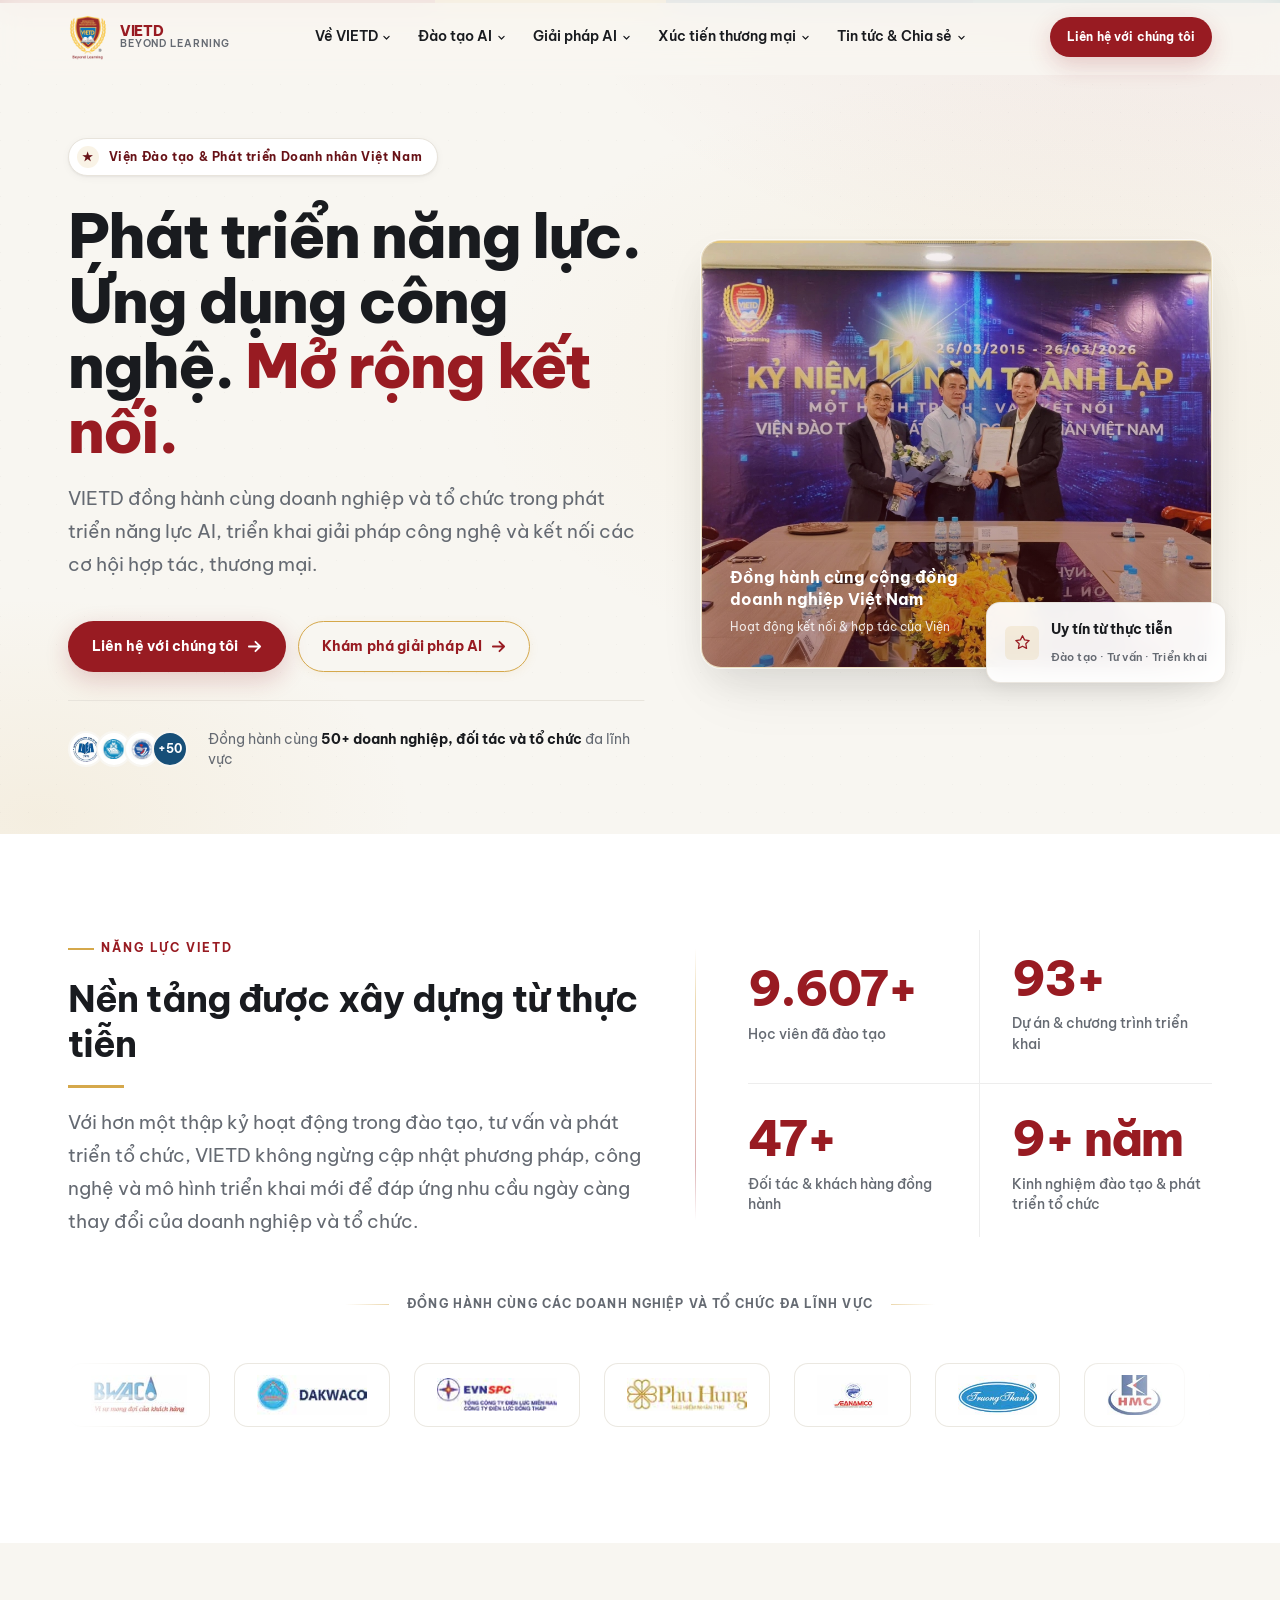
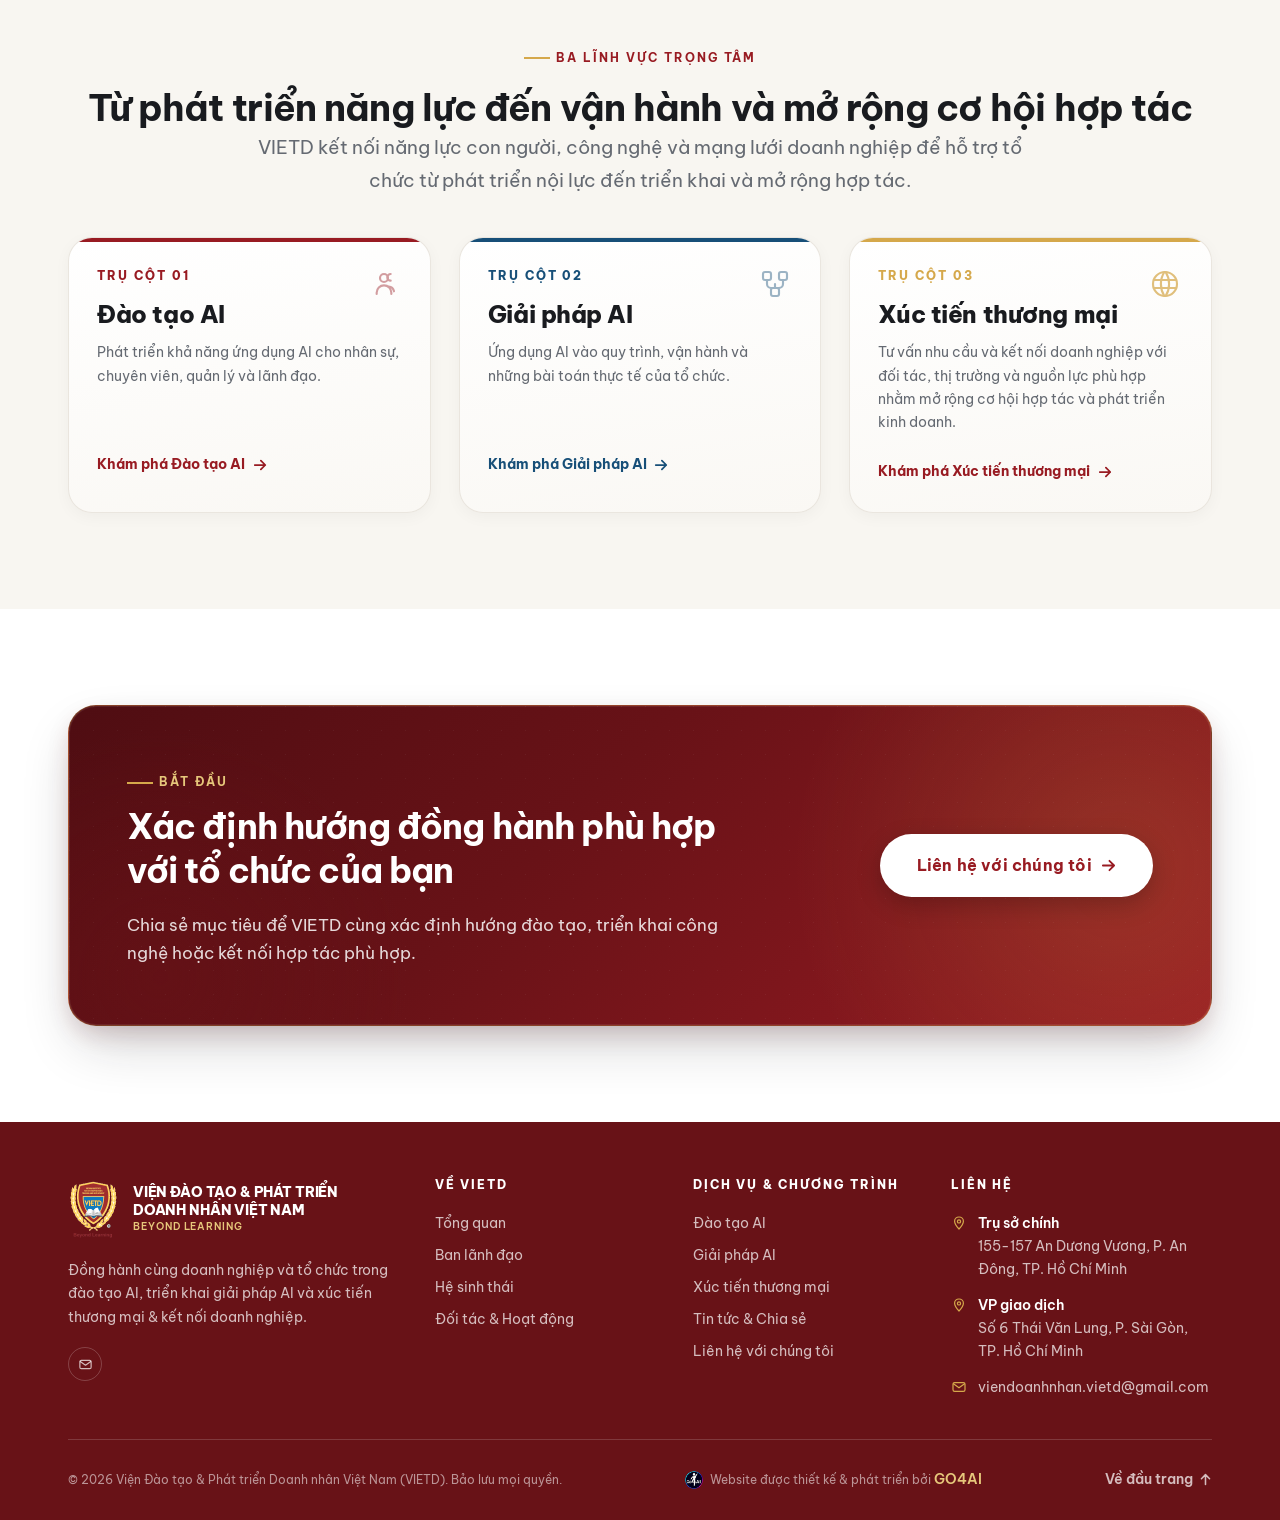
==== commit 250151c8: "feat: add GO4AI footer credit, align overview items, update leader card" ====
--- a/index.html
+++ b/index.html
@@ -415,6 +415,12 @@
 
     <div class="ft-bottom">
       <span>© <span data-year>2026</span> Viện Đào tạo &amp; Phát triển Doanh nhân Việt Nam (VIETD). Bảo lưu mọi quyền.</span>
+      <span class="ft-credit">
+        <a class="ft-credit-icon" href="https://go4ai.org/" target="_blank" rel="noopener noreferrer" aria-label="GO4AI - Đơn vị thiết kế &amp; phát triển website">
+          <img src="assets/go4ai-logo.png" alt="GO4AI" class="ft-credit-logo" width="18" height="18" loading="lazy">
+        </a>
+        <span>Website được thiết kế &amp; phát triển bởi <a class="ft-credit-link" href="https://go4ai.org/" target="_blank" rel="noopener noreferrer">GO4AI</a></span>
+      </span>
       <a class="ft-totop" href="#top">
         Về đầu trang
         <svg width="13" height="13" viewBox="0 0 16 16" fill="none" aria-hidden="true"><path d="M8 14V2M3 7l5-5 5 5" stroke="currentColor" stroke-width="1.9" stroke-linecap="round" stroke-linejoin="round"/></svg>
--- a/assets/styles.css
+++ b/assets/styles.css
@@ -2003,6 +2003,50 @@
   padding:var(--sp-4) 0; border-top:1px solid rgba(255,255,255,.16);
   font-size:var(--fs-xs); color:rgba(255,255,255,.55);
 }
+.ft-credit{
+  display:inline-flex;
+  align-items:center;
+  gap:.45rem;
+  font-size:var(--fs-xs);
+  color:rgba(255,255,255,.55);
+}
+.ft-credit-icon{
+  display:inline-flex;
+  align-items:center;
+  line-height:1;
+}
+.ft-credit-logo{
+  width:18px;
+  height:18px;
+  border-radius:50%;
+  object-fit:cover;
+  display:block;
+  transition:transform .2s var(--ease), opacity .2s var(--ease);
+}
+.ft-credit-icon:hover .ft-credit-logo{
+  transform:scale(1.1);
+  opacity:.95;
+}
+.ft-credit a.ft-credit-link{
+  color:var(--gold-light);
+  font-weight:600;
+  transition:color .2s var(--ease);
+}
+.ft-credit a.ft-credit-link:hover{
+  color:#fff;
+  text-decoration:underline;
+}
+@media(max-width:768px){
+  .ft-bottom{
+    flex-direction:column;
+    align-items:flex-start;
+    gap:.65rem;
+  }
+  .ft-bottom .ft-totop{
+    padding-top:.2rem;
+  }
+}
+
 .ft-social{display:flex; gap:.5rem}
 .ft-social a{
   display:grid; place-items:center; width:34px; height:34px;
@@ -2231,7 +2275,7 @@
 .about-ed-item{
   display:grid;
   grid-template-columns:2.25rem 1fr;
-  align-items:baseline;
+  align-items:start;
   gap:1.25rem;
   padding-bottom:1.6rem;
   margin-bottom:1.6rem;
@@ -2249,6 +2293,7 @@
   color:var(--burgundy);
   line-height:1;
   font-variant-numeric:tabular-nums;
+  padding-top:5px;
 }
 .about-ed-body p{
   font-size:var(--fs-base);
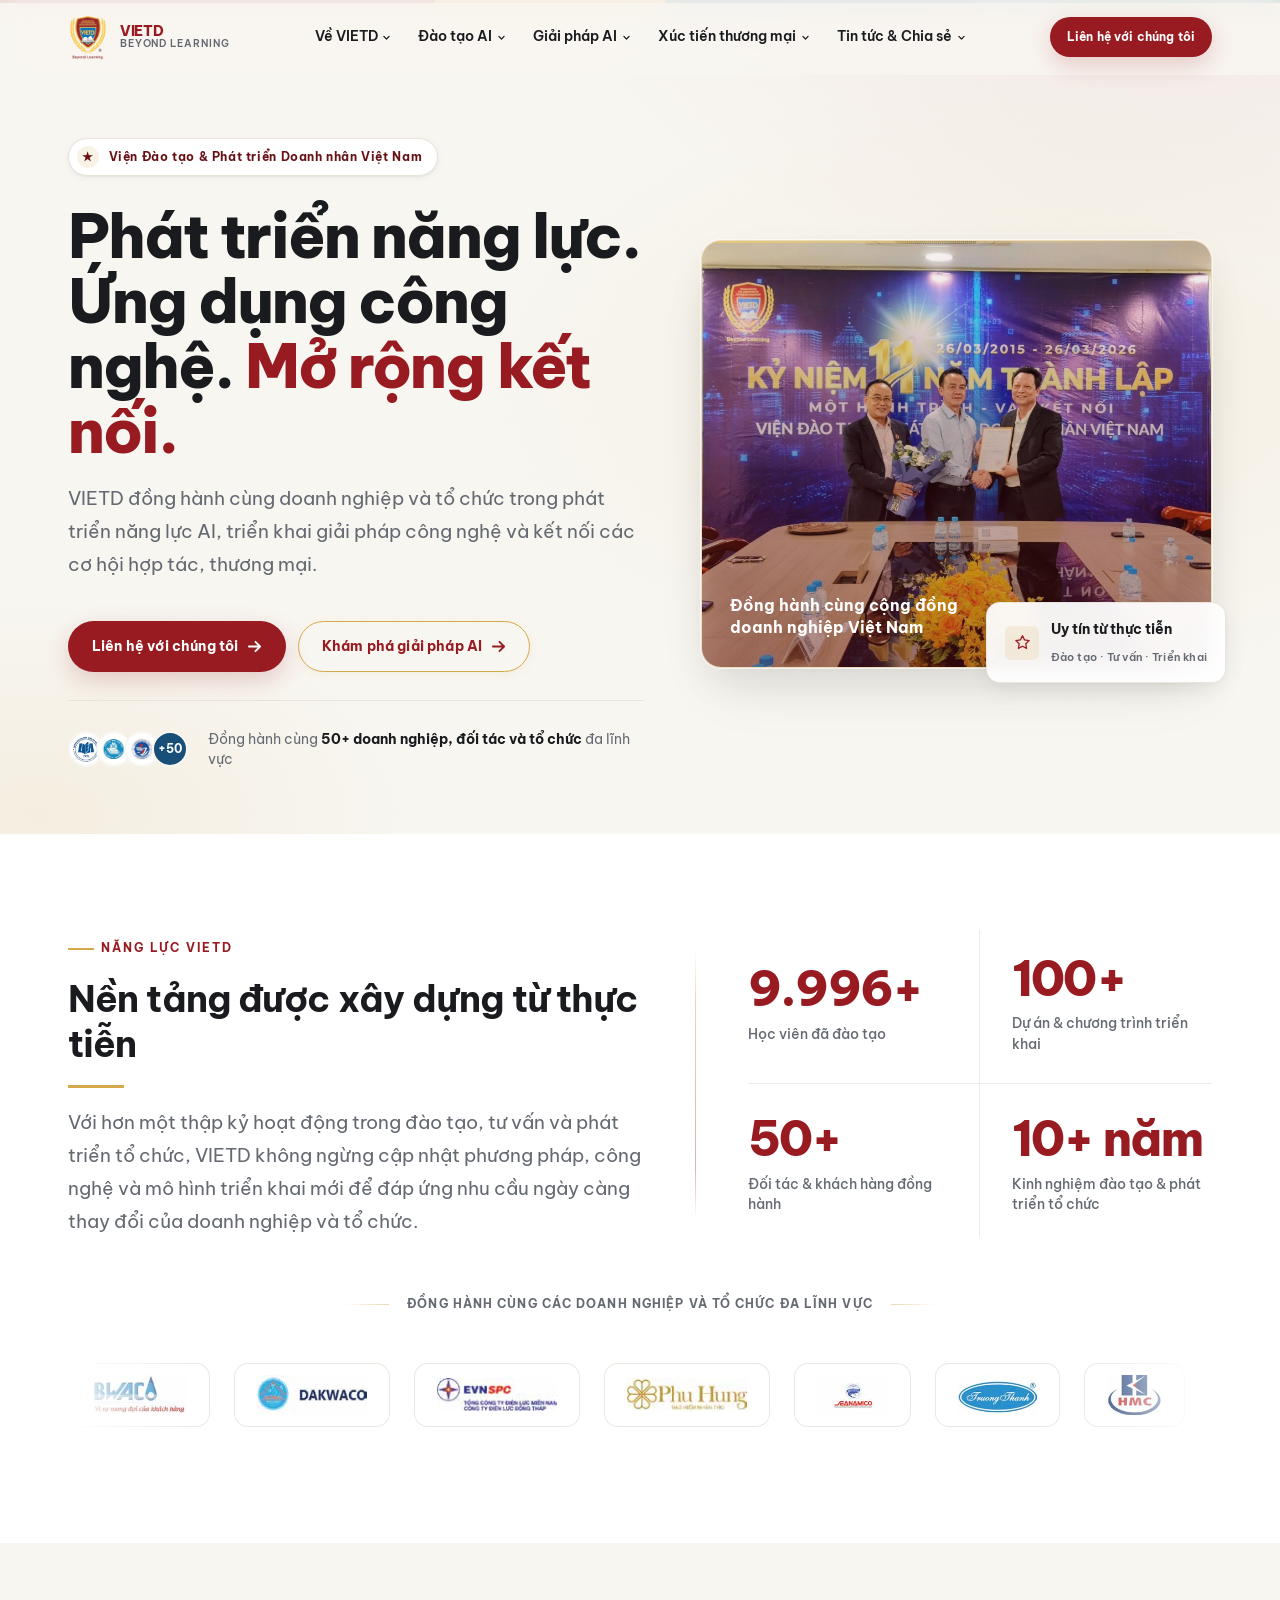
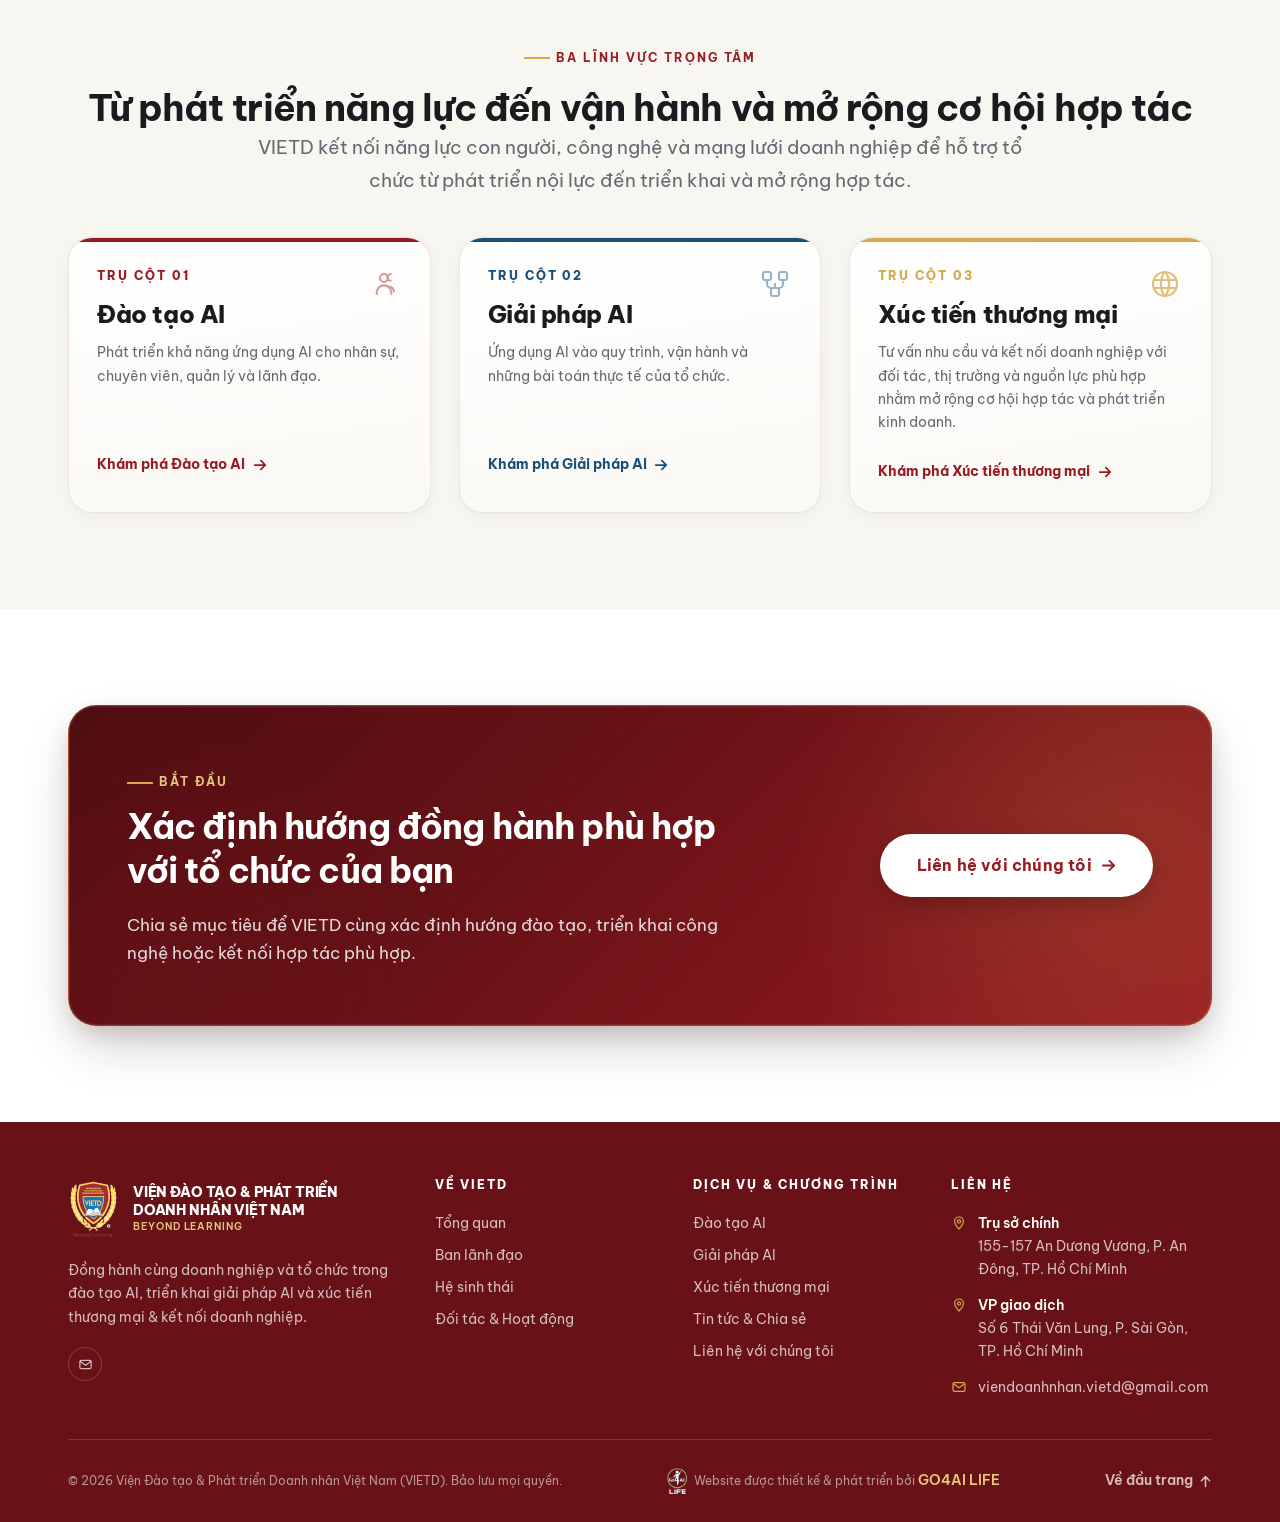
==== commit 73020f2b: "feat: thay logo GO4AI LIFE footer, xoa subtitle hero trang chu" ====
--- a/index.html
+++ b/index.html
@@ -142,7 +142,6 @@
         <img src="assets/hero-home.jpg" alt="Đội ngũ lãnh đạo và doanh nhân trong hoạt động kết nối của VIETD" loading="eager">
         <div class="hero-frame-cap">
           <strong>Đồng hành cùng cộng đồng doanh nghiệp Việt Nam</strong>
-          <span>Hoạt động kết nối &amp; hợp tác của Viện</span>
         </div>
       </div>
       <div class="hero-float hero-float--br">
@@ -416,10 +415,10 @@
     <div class="ft-bottom">
       <span>© <span data-year>2026</span> Viện Đào tạo &amp; Phát triển Doanh nhân Việt Nam (VIETD). Bảo lưu mọi quyền.</span>
       <span class="ft-credit">
-        <a class="ft-credit-icon" href="https://go4ai.org/" target="_blank" rel="noopener noreferrer" aria-label="GO4AI - Đơn vị thiết kế &amp; phát triển website">
-          <img src="assets/go4ai-logo.png" alt="GO4AI" class="ft-credit-logo" width="18" height="18" loading="lazy">
-        </a>
-        <span>Website được thiết kế &amp; phát triển bởi <a class="ft-credit-link" href="https://go4ai.org/" target="_blank" rel="noopener noreferrer">GO4AI</a></span>
+        <a class="ft-credit-icon" href="https://go4ai.life/" target="_blank" rel="noopener noreferrer" aria-label="GO4AI LIFE - Đơn vị thiết kế &amp; phát triển website">
+          <img src="assets/go4ai-life-logo.png" alt="GO4AI LIFE" class="ft-credit-logo" loading="lazy">
+        </a>
+        <span>Website được thiết kế &amp; phát triển bởi <a class="ft-credit-link" href="https://go4ai.life/" target="_blank" rel="noopener noreferrer">GO4AI LIFE</a></span>
       </span>
       <a class="ft-totop" href="#top">
         Về đầu trang
--- a/assets/styles.css
+++ b/assets/styles.css
@@ -1928,7 +1928,7 @@
 
 /* ==========================  FORM  ========================== */
 .field{margin-bottom:var(--sp-3)}
-.field label{
+.field label:not(.radio){
   display:block; margin-bottom:.4rem;
   font-size:var(--fs-sm); font-weight:600; color:var(--charcoal);
 }
@@ -1951,20 +1951,27 @@
 .field.has-err input,.field.has-err select,.field.has-err textarea{border-color:var(--burgundy); background:rgba(152,27,34,.035)}
 .field.has-err .field-err{display:block}
 .radio-row{display:flex; flex-wrap:wrap; gap:.5rem}
-.radio{
+.radio,
+.field label.radio,
+.radio-row .radio{
   position:relative; display:inline-flex; align-items:center; gap:.5rem;
   padding:.6rem 1rem; border:1.5px solid var(--border); border-radius:var(--r-pill);
   background:var(--ivory); cursor:pointer; font-size:var(--fs-sm); font-weight:600;
+  margin-bottom:0; white-space:nowrap; user-select:none;
   transition:border-color .2s var(--ease), background .2s var(--ease), color .2s var(--ease);
 }
 .radio input{position:absolute; opacity:0; width:0; height:0}
 .radio .rd{
-  width:15px; height:15px; flex:none; border-radius:50%;
-  border:1.6px solid #B6BAC1; transition:border-color .2s, box-shadow .2s;
+  display:inline-block; vertical-align:middle;
+  width:16px; height:16px; min-width:16px; min-height:16px; flex:none;
+  border-radius:50%; border:1.6px solid #B6BAC1; background:#fff;
+  box-sizing:border-box;
+  transition:border-color .2s, box-shadow .2s;
 }
 .radio:hover{border-color:var(--gold)}
 .radio:has(input:checked){border-color:var(--burgundy); background:var(--burgundy-tint); color:var(--burgundy-deep)}
-.radio:has(input:checked) .rd{border-color:var(--burgundy); box-shadow:inset 0 0 0 3.5px var(--burgundy)}
+.radio:has(input:checked) .rd,
+.radio input:checked + .rd{border-color:var(--burgundy); box-shadow:inset 0 0 0 3.5px var(--burgundy)}
 .form-note{font-size:var(--fs-xs); color:var(--slate); margin-top:var(--sp-3); line-height:1.6}
 .form-ok{
   display:none; padding:var(--sp-4); text-align:center;
@@ -2016,10 +2023,10 @@
   line-height:1;
 }
 .ft-credit-logo{
-  width:18px;
-  height:18px;
-  border-radius:50%;
-  object-fit:cover;
+  height:26px;
+  width:auto;
+  border-radius:0;
+  object-fit:contain;
   display:block;
   transition:transform .2s var(--ease), opacity .2s var(--ease);
 }
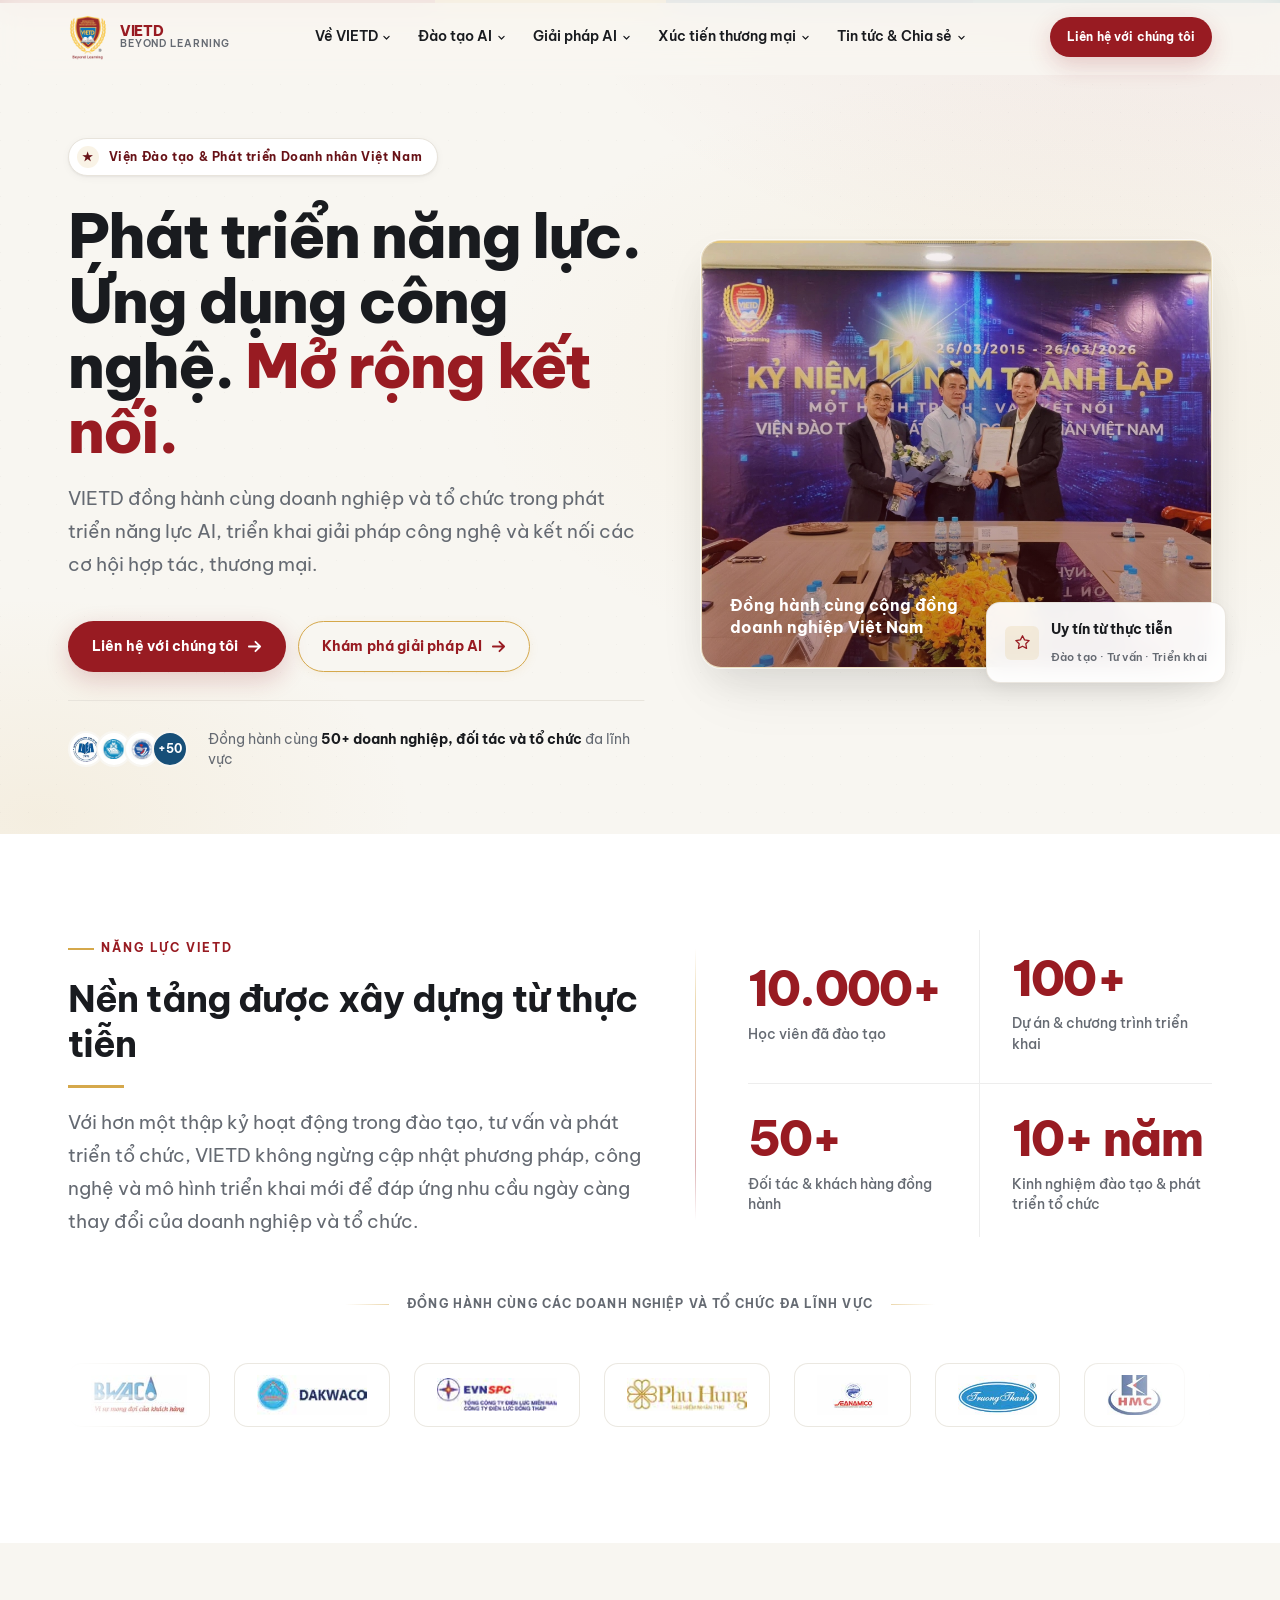
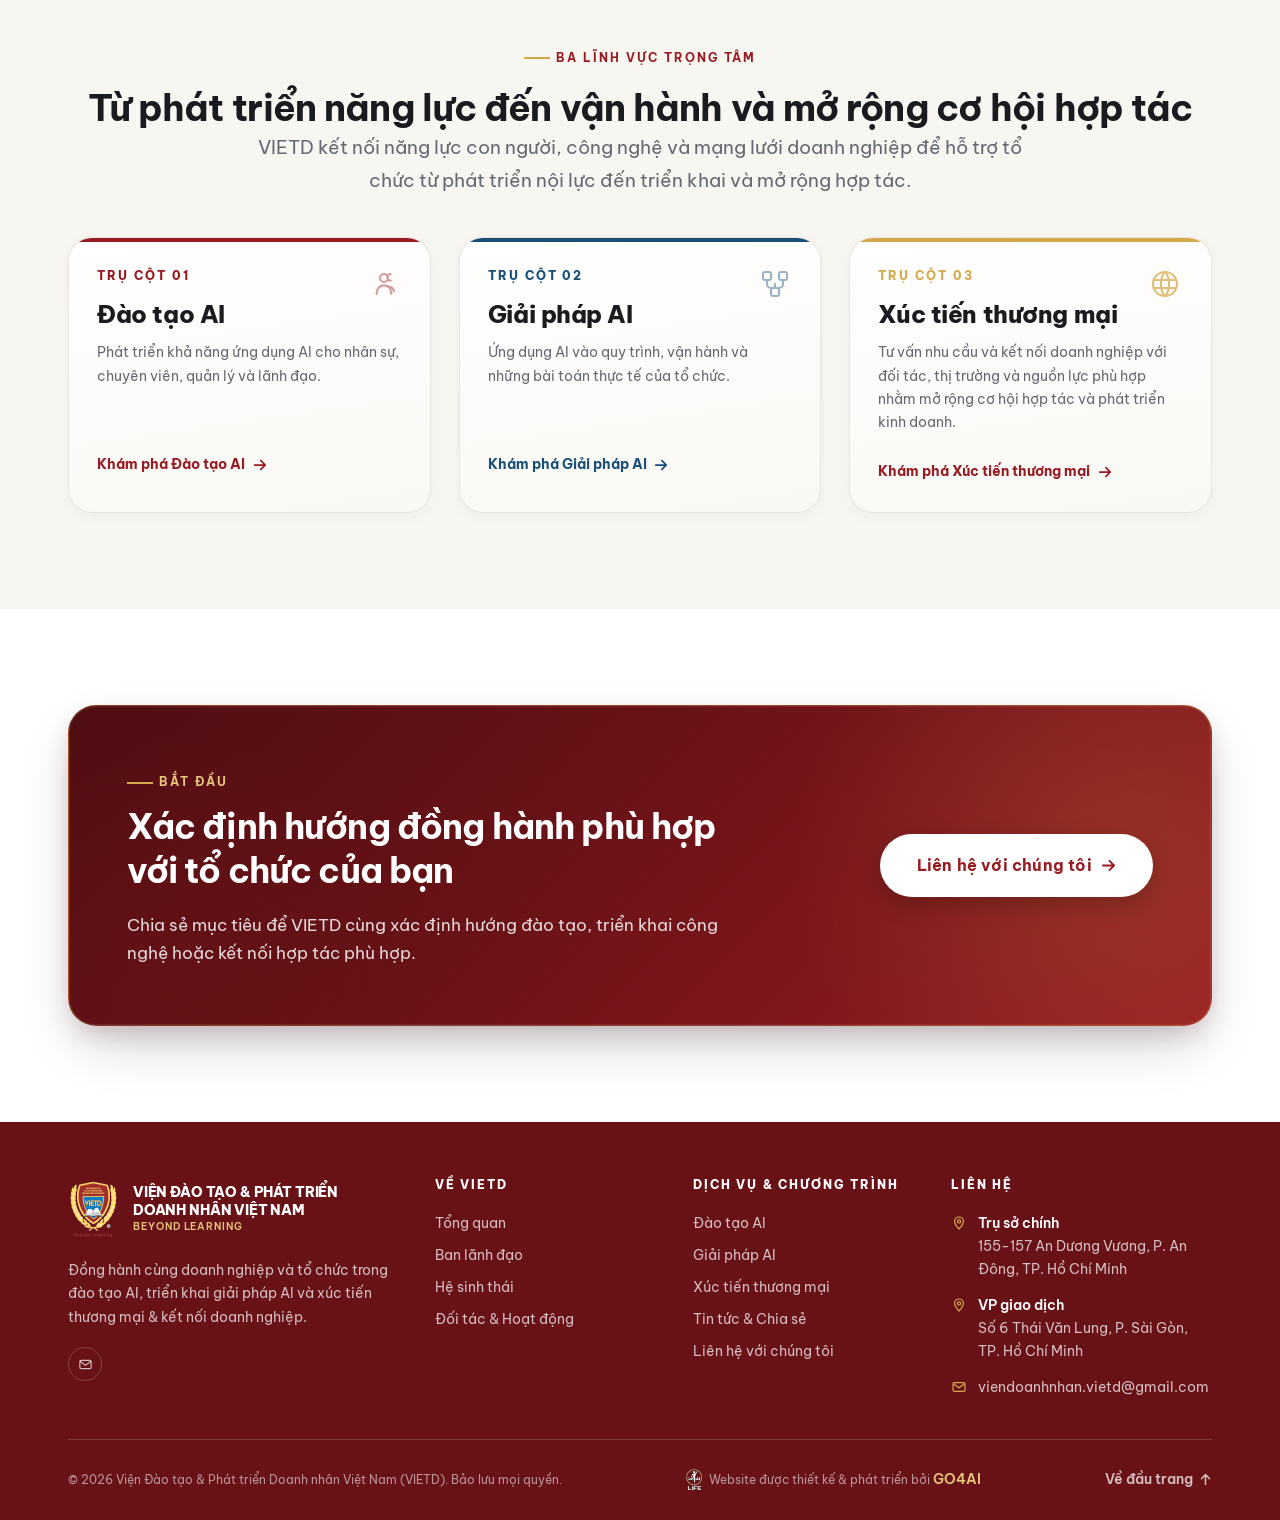
==== commit f16fe502: "fix(footer): cap nhat credit GO4AI, link go4ai.org va can doi font-size/logo" ====
--- a/index.html
+++ b/index.html
@@ -415,10 +415,10 @@
     <div class="ft-bottom">
       <span>© <span data-year>2026</span> Viện Đào tạo &amp; Phát triển Doanh nhân Việt Nam (VIETD). Bảo lưu mọi quyền.</span>
       <span class="ft-credit">
-        <a class="ft-credit-icon" href="https://go4ai.life/" target="_blank" rel="noopener noreferrer" aria-label="GO4AI LIFE - Đơn vị thiết kế &amp; phát triển website">
+        <a class="ft-credit-icon" href="https://go4ai.org/" target="_blank" rel="noopener noreferrer" aria-label="GO4AI - Đơn vị thiết kế &amp; phát triển website">
           <img src="assets/go4ai-life-logo.png" alt="GO4AI LIFE" class="ft-credit-logo" loading="lazy">
         </a>
-        <span>Website được thiết kế &amp; phát triển bởi <a class="ft-credit-link" href="https://go4ai.life/" target="_blank" rel="noopener noreferrer">GO4AI LIFE</a></span>
+        <span>Website được thiết kế &amp; phát triển bởi <a class="ft-credit-link" href="https://go4ai.org/" target="_blank" rel="noopener noreferrer">GO4AI</a></span>
       </span>
       <a class="ft-totop" href="#top">
         Về đầu trang
--- a/assets/styles.css
+++ b/assets/styles.css
@@ -2013,8 +2013,8 @@
 .ft-credit{
   display:inline-flex;
   align-items:center;
-  gap:.45rem;
-  font-size:var(--fs-xs);
+  gap:.42rem;
+  font-size:.72rem;
   color:rgba(255,255,255,.55);
 }
 .ft-credit-icon{
@@ -2023,7 +2023,7 @@
   line-height:1;
 }
 .ft-credit-logo{
-  height:26px;
+  height:21px;
   width:auto;
   border-radius:0;
   object-fit:contain;
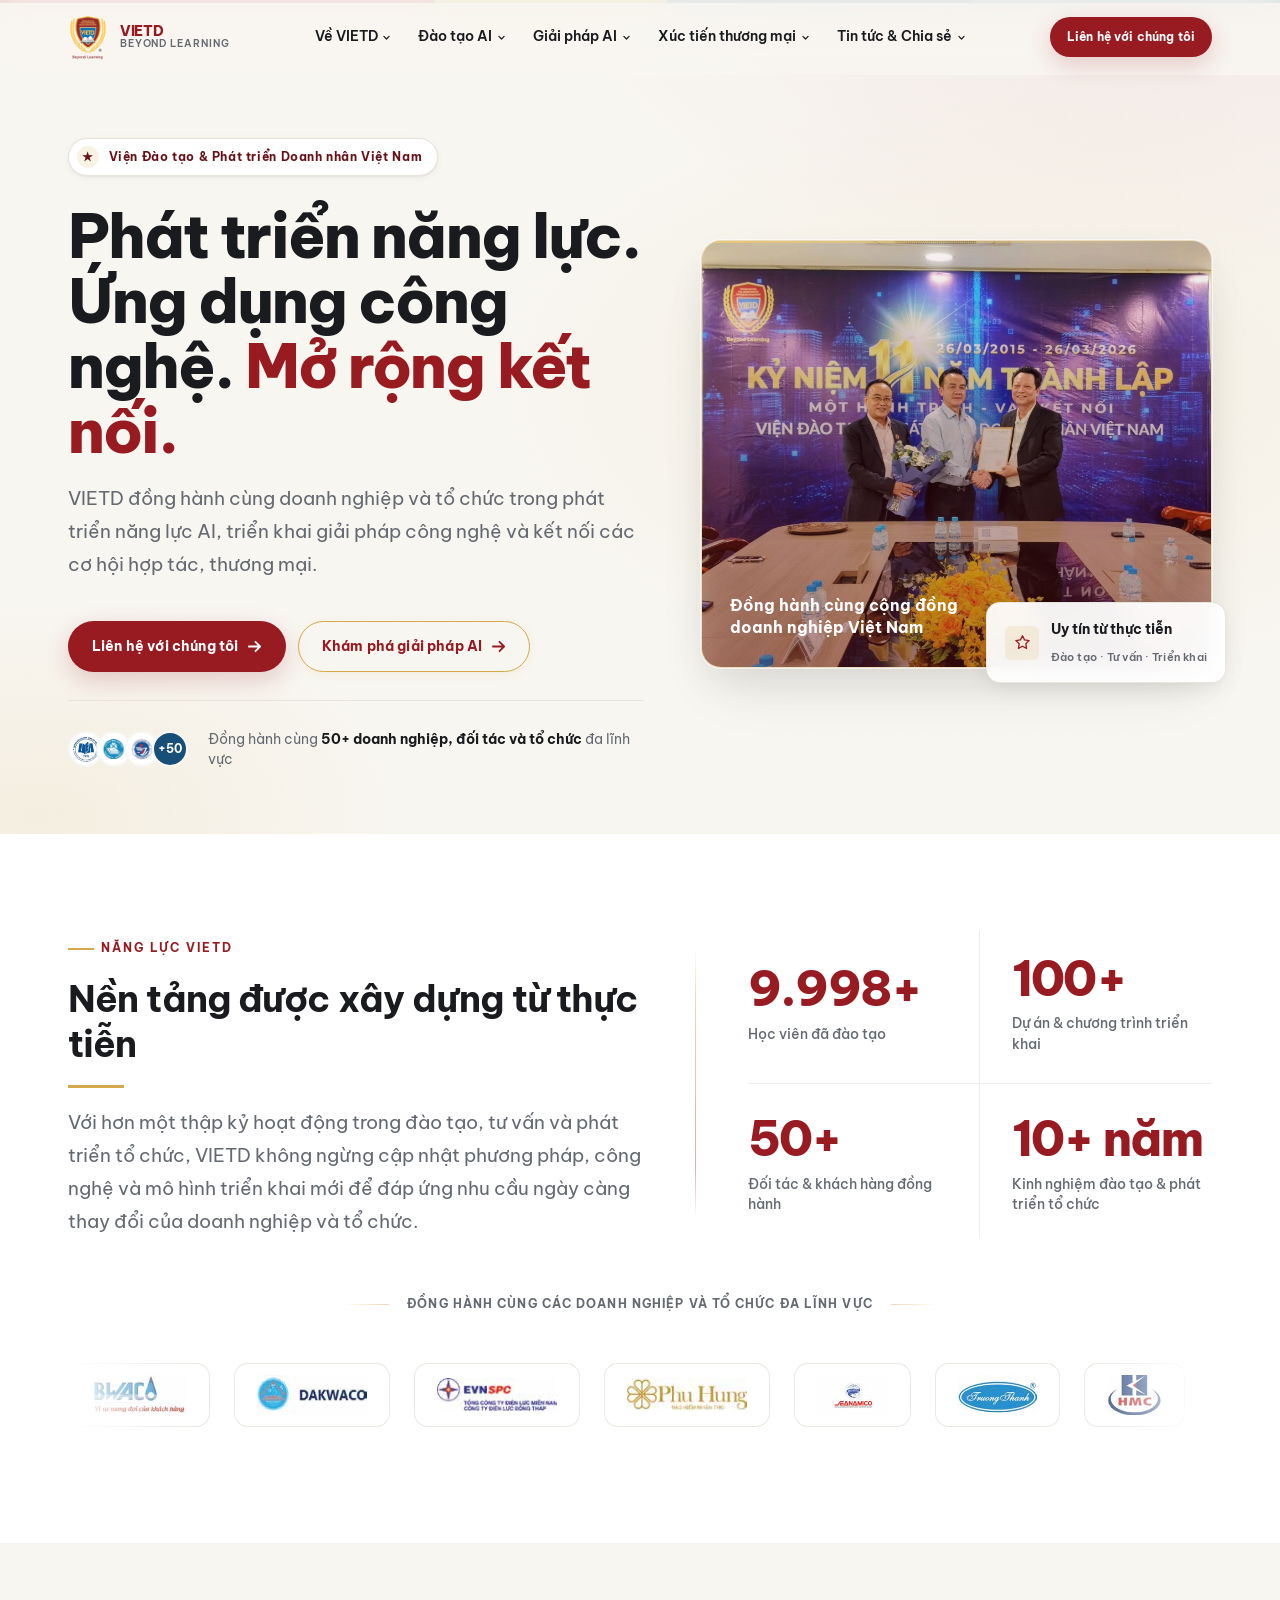
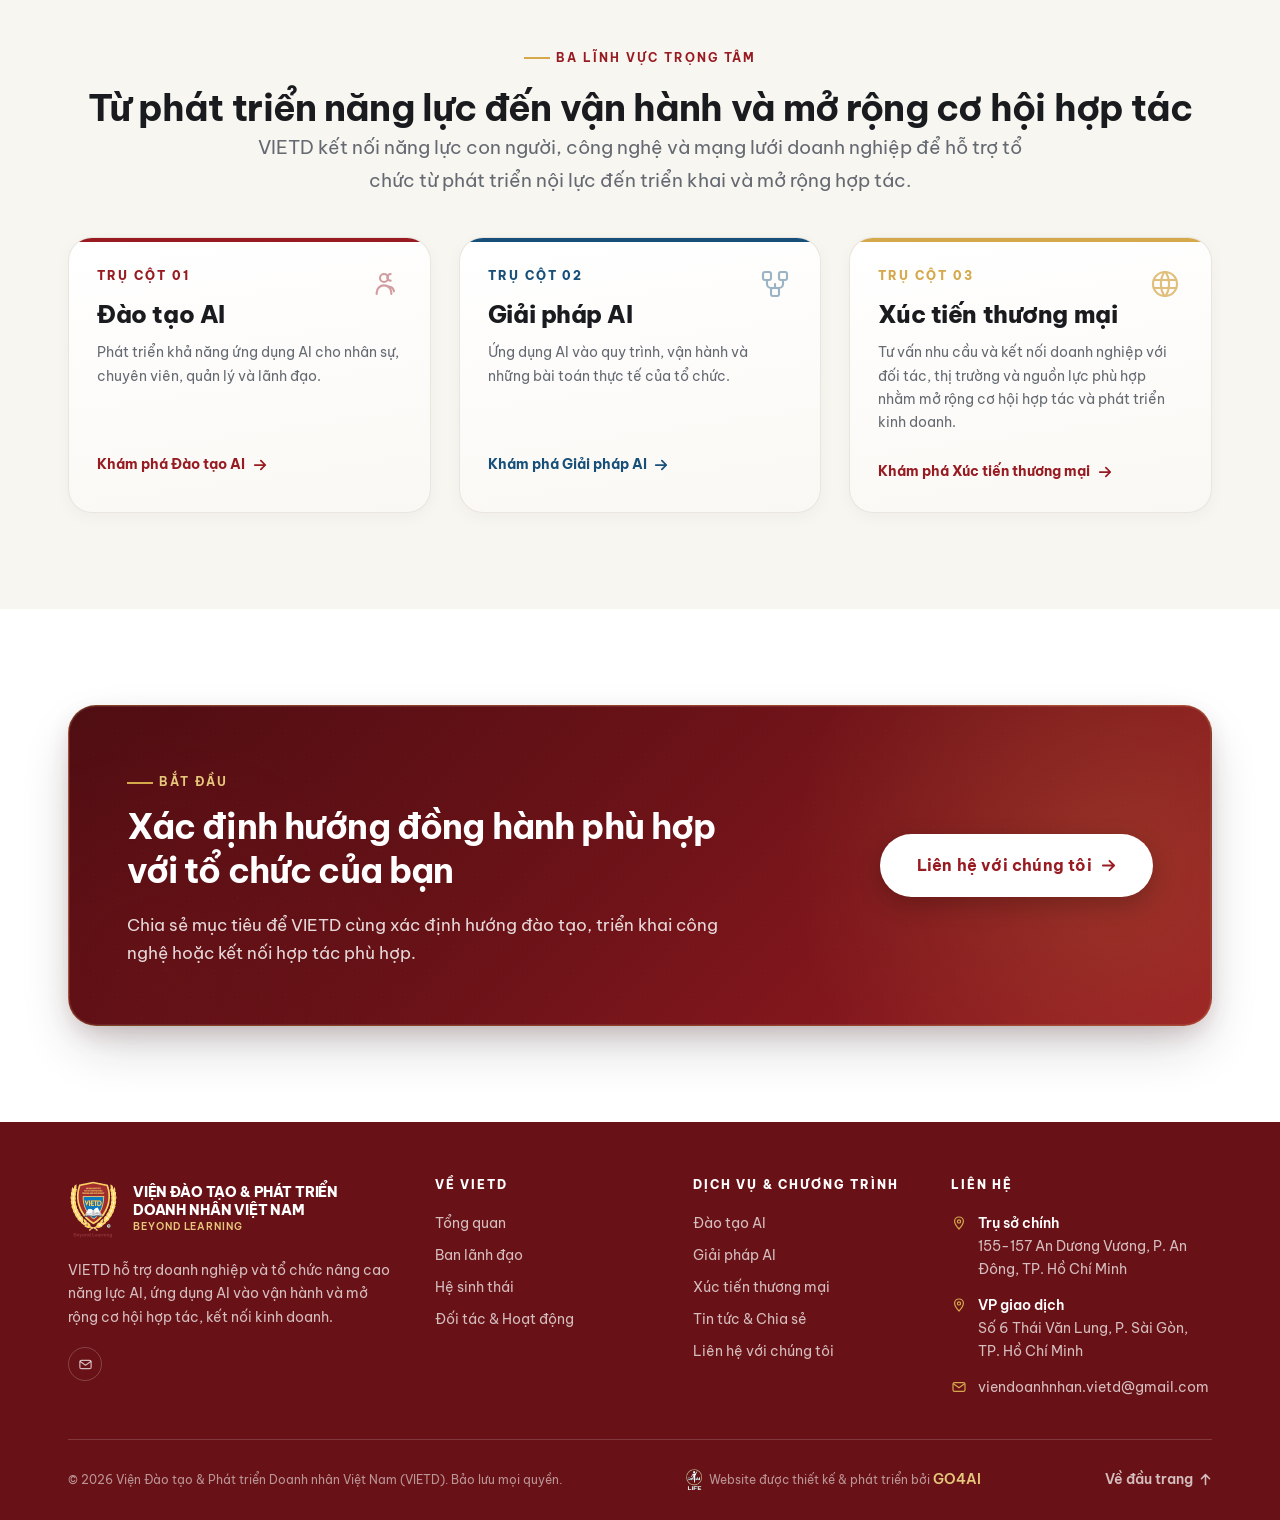
==== commit 9cae218f: "fix(footer): cap nhat doan mo ta footer theo yeu cau" ====
--- a/index.html
+++ b/index.html
@@ -363,7 +363,7 @@
           </span>
         </div>
         <p class="ft-tag">
-          Đồng hành cùng doanh nghiệp và tổ chức trong đào tạo AI, triển khai giải pháp AI và xúc tiến thương mại &amp; kết nối doanh nghiệp.
+          VIETD hỗ trợ doanh nghiệp và tổ chức nâng cao năng lực AI, ứng dụng AI vào vận hành và mở rộng cơ hội hợp tác, kết nối kinh doanh.
         </p>
         <div class="ft-social mt-3">
           <a href="mailto:viendoanhnhan.vietd@gmail.com" aria-label="Email VIETD">
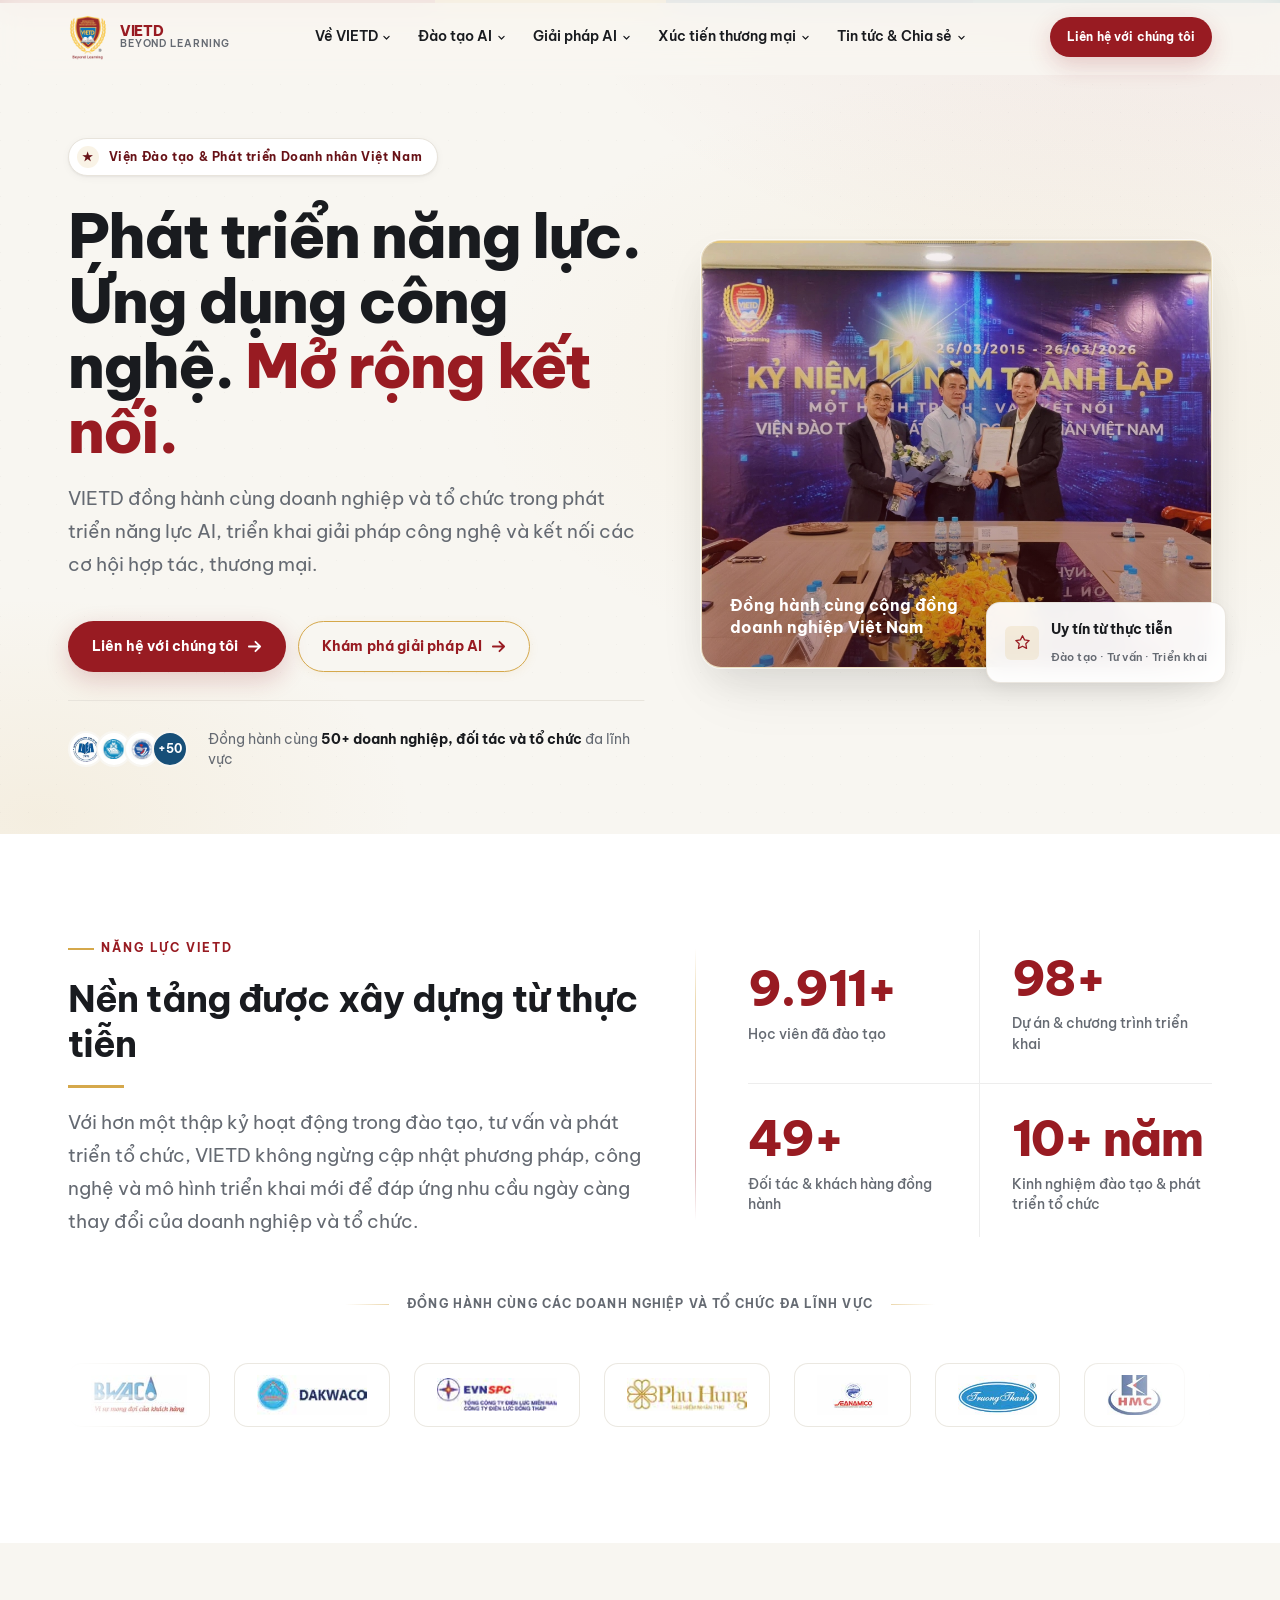
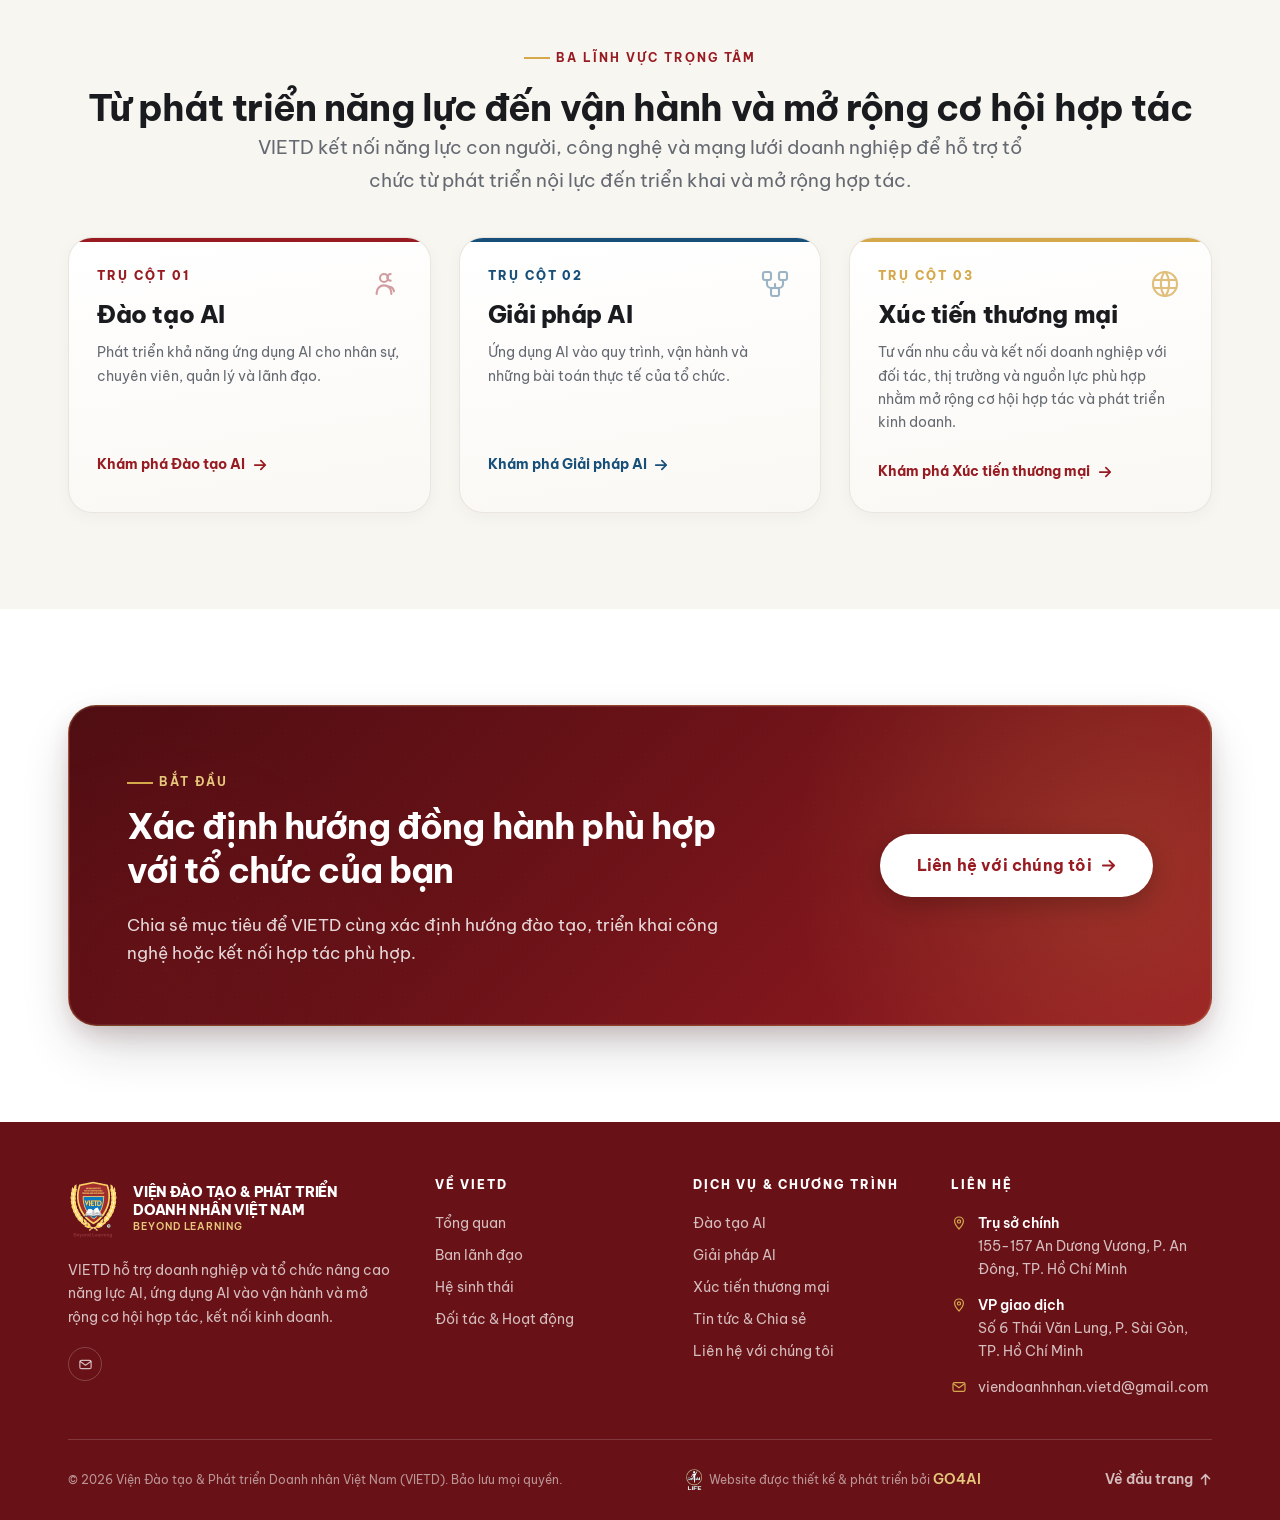
==== commit 6c78914c: "fix(footer): doi link chu GO4AI sang b2b.go4ai.org" ====
--- a/index.html
+++ b/index.html
@@ -418,7 +418,7 @@
         <a class="ft-credit-icon" href="https://go4ai.org/" target="_blank" rel="noopener noreferrer" aria-label="GO4AI - Đơn vị thiết kế &amp; phát triển website">
           <img src="assets/go4ai-life-logo.png" alt="GO4AI LIFE" class="ft-credit-logo" loading="lazy">
         </a>
-        <span>Website được thiết kế &amp; phát triển bởi <a class="ft-credit-link" href="https://go4ai.org/" target="_blank" rel="noopener noreferrer">GO4AI</a></span>
+        <span>Website được thiết kế &amp; phát triển bởi <a class="ft-credit-link" href="https://b2b.go4ai.org/" target="_blank" rel="noopener noreferrer">GO4AI</a></span>
       </span>
       <a class="ft-totop" href="#top">
         Về đầu trang
--- a/assets/styles.css
+++ b/assets/styles.css
@@ -1881,6 +1881,7 @@
   background:linear-gradient(90deg,var(--gold),var(--gold-light) 52%,transparent);
 }
 .page-head .wrap{position:relative; z-index:1}
+.page-head .eyebrow{color:var(--gold-light)}
 .page-head h1{color:#fff; margin-bottom:var(--sp-3); max-width:24ch}
 .page-head .lead{color:rgba(255,255,255,.82)}
 .crumbs{display:flex; flex-wrap:wrap; align-items:center; gap:.45rem; font-size:var(--fs-xs); margin-bottom:var(--sp-4)}
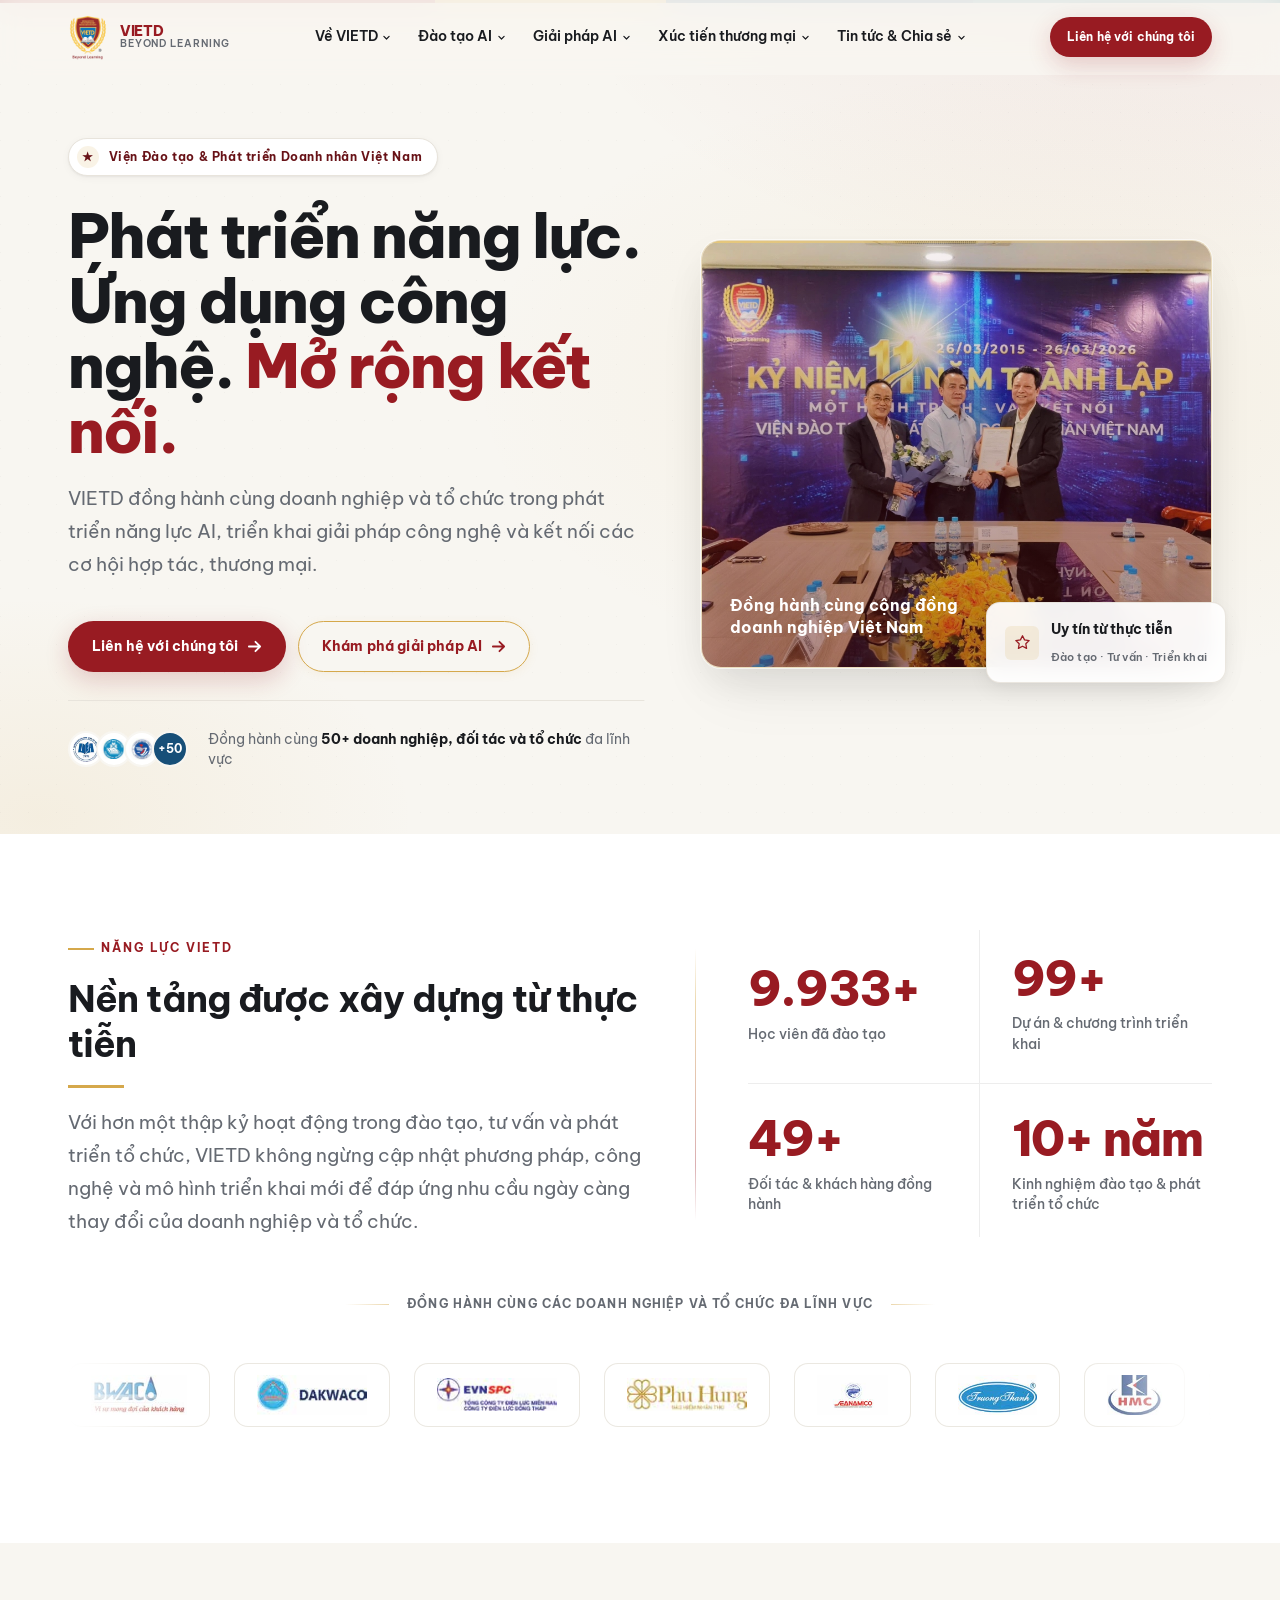
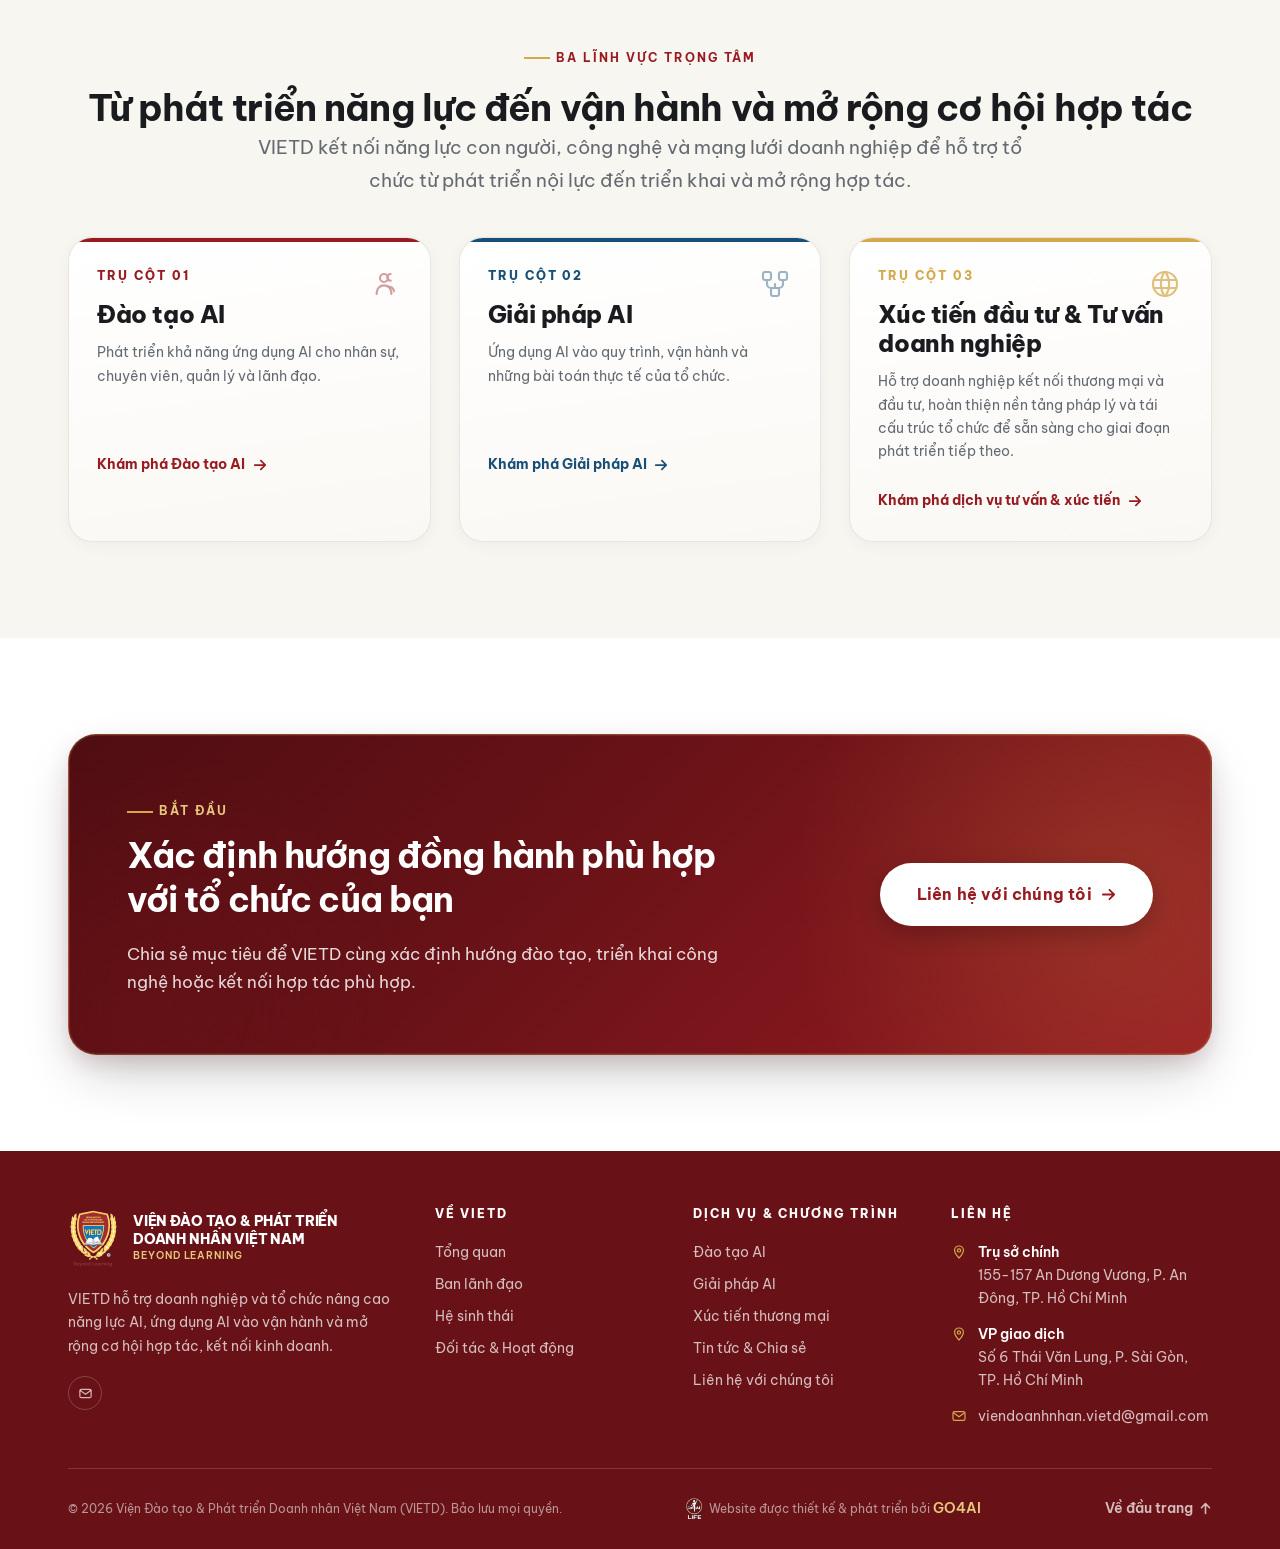
==== commit b461ebc2: "content: cap nhat tru cot 03 trang chu - Xuc tien dau tu & Tu van doanh nghiep" ====
--- a/index.html
+++ b/index.html
@@ -312,12 +312,12 @@
           </svg>
         </span>
         <span class="pt">Trụ cột 03</span>
-        <h3>Xúc tiến thương mại</h3>
+        <h3>Xúc tiến đầu tư &amp; Tư vấn doanh nghiệp</h3>
         <p class="muted" style="font-size:var(--fs-sm)">
-          Tư vấn nhu cầu và kết nối doanh nghiệp với đối tác, thị trường và nguồn lực phù hợp nhằm mở rộng cơ hội hợp tác và phát triển kinh doanh.
+          Hỗ trợ doanh nghiệp kết nối thương mại và đầu tư, hoàn thiện nền tảng pháp lý và tái cấu trúc tổ chức để sẵn sàng cho giai đoạn phát triển tiếp theo.
         </p>
         <a class="tlink" href="xuc-tien-thuong-mai.html">
-          Khám phá Xúc tiến thương mại
+          Khám phá dịch vụ tư vấn &amp; xúc tiến
           <svg class="arw" width="14" height="14" viewBox="0 0 16 16" fill="none" aria-hidden="true"><path d="M2 8h12M9 3l5 5-5 5" stroke="currentColor" stroke-width="2" stroke-linecap="round" stroke-linejoin="round"/></svg>
         </a>
       </article>
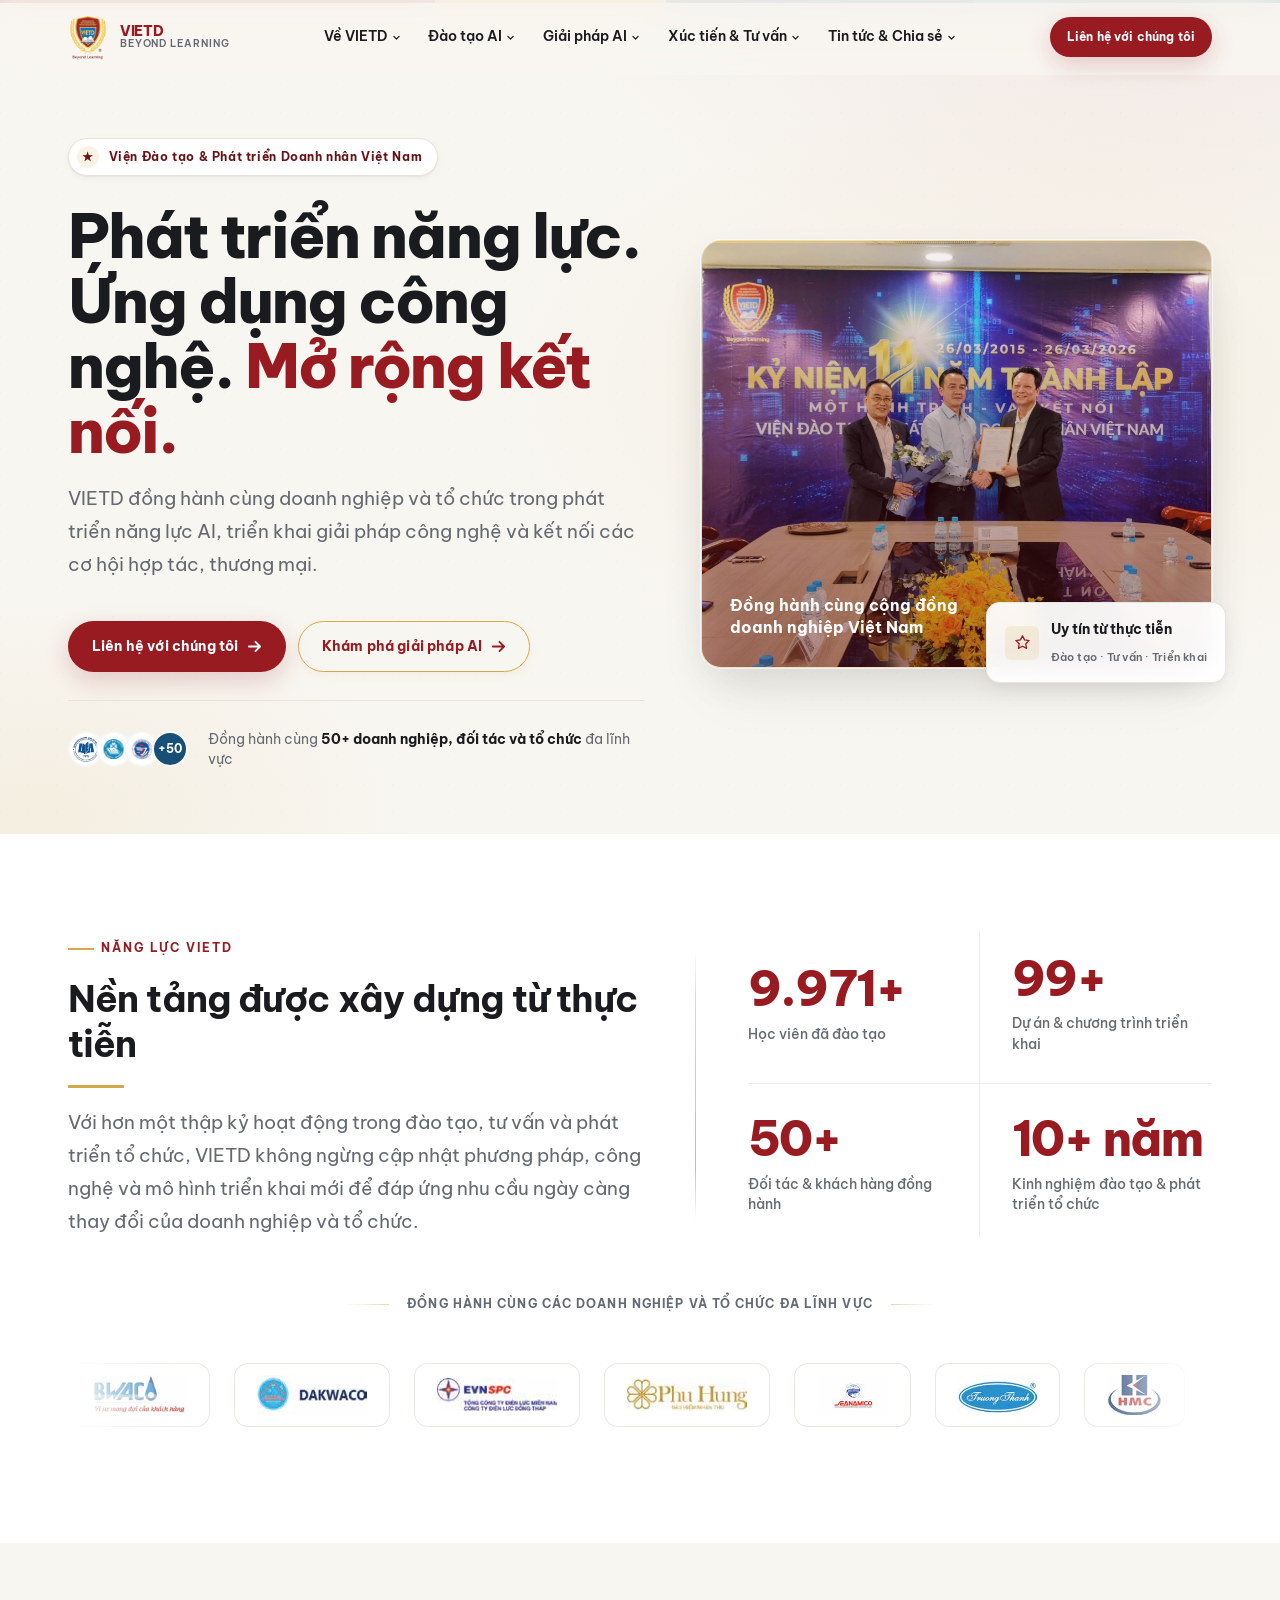
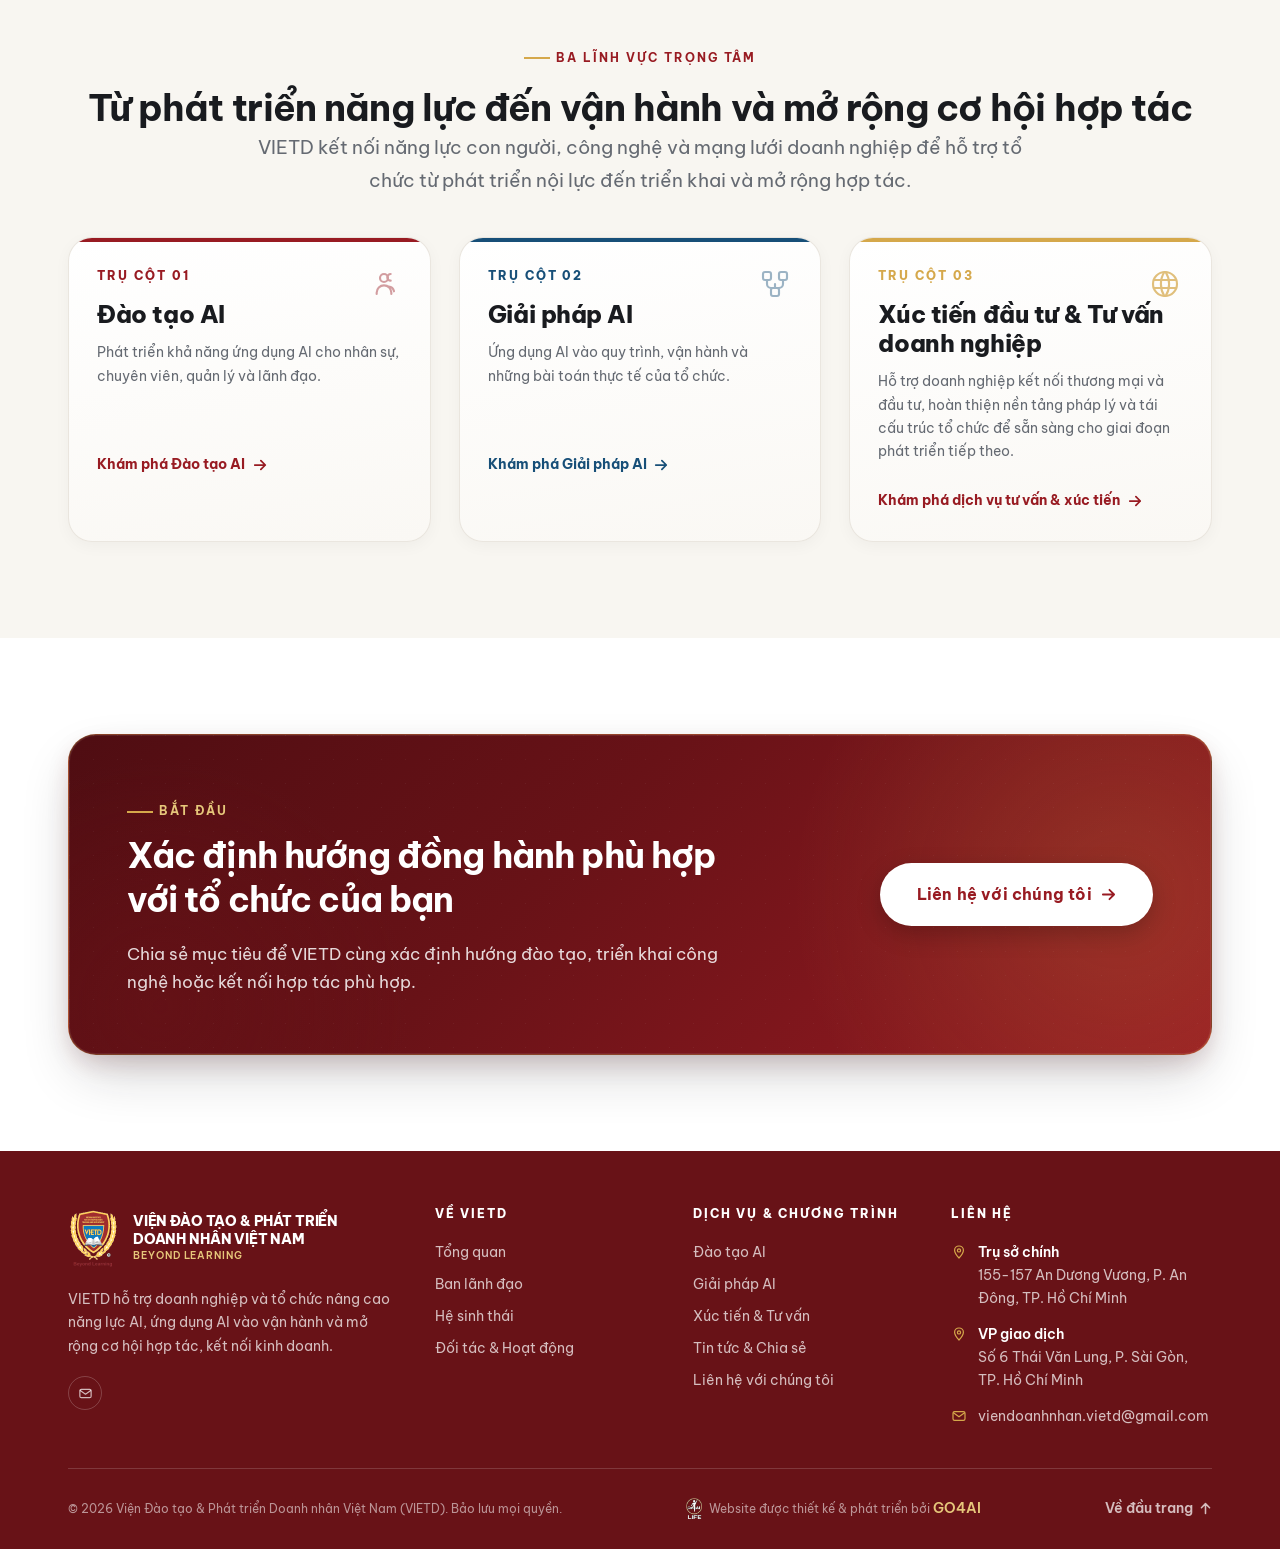
==== commit f418ce83: "feat: cap nhat xuc-tien-thuong-mai sang Xuc tien dau tu & Tu van doanh nghiep va dong bo dieu huong" ====
--- a/index.html
+++ b/index.html
@@ -70,12 +70,13 @@
 
       <div class="nav-item">
         <a class="nav-link" href="xuc-tien-thuong-mai.html" aria-haspopup="true">
-          Xúc tiến thương mại
+          Xúc tiến &amp; Tư vấn
           <svg class="cv" viewBox="0 0 12 12" fill="none" aria-hidden="true"><path d="M2.5 4.5L6 8l3.5-3.5" stroke="currentColor" stroke-width="1.6" stroke-linecap="round" stroke-linejoin="round"/></svg>
         </a>
         <div class="dropdown">
-          <a href="xuc-tien-thuong-mai.html#nhom-dich-vu">Lĩnh vực xúc tiến <small>Đối tác · Đầu tư &amp; Nguồn lực · Thị trường</small></a>
-          <a href="xuc-tien-thuong-mai.html#quy-trinh">Quy trình kết nối <small>Khảo sát · Xác định · Trao đổi · Theo dõi</small></a>
+          <a href="xuc-tien-thuong-mai.html#thuong-mai-dau-tu">Thương mại &amp; Đầu tư</a>
+          <a href="xuc-tien-thuong-mai.html#phap-ly-thue">Pháp lý &amp; Thuế</a>
+          <a href="xuc-tien-thuong-mai.html#tai-cau-truc">Tái cấu trúc doanh nghiệp</a>
         </div>
       </div>
 
@@ -387,7 +388,7 @@
         <div class="ft-links">
           <a href="dao-tao-ai.html">Đào tạo AI</a>
           <a href="giai-phap-ai.html">Giải pháp AI</a>
-          <a href="xuc-tien-thuong-mai.html">Xúc tiến thương mại</a>
+          <a href="xuc-tien-thuong-mai.html">Xúc tiến &amp; Tư vấn</a>
           <a href="tin-tuc.html">Tin tức &amp; Chia sẻ</a>
           <a href="#" data-consult>Liên hệ với chúng tôi</a>
         </div>
@@ -473,7 +474,7 @@
             </label>
             <label class="radio">
               <input type="radio" name="need" value="trade-promotion">
-              <span class="rd"></span> Xúc tiến thương mại
+              <span class="rd"></span> Xúc tiến &amp; Tư vấn doanh nghiệp
             </label>
             <label class="radio">
               <input type="radio" name="need" value="other">
